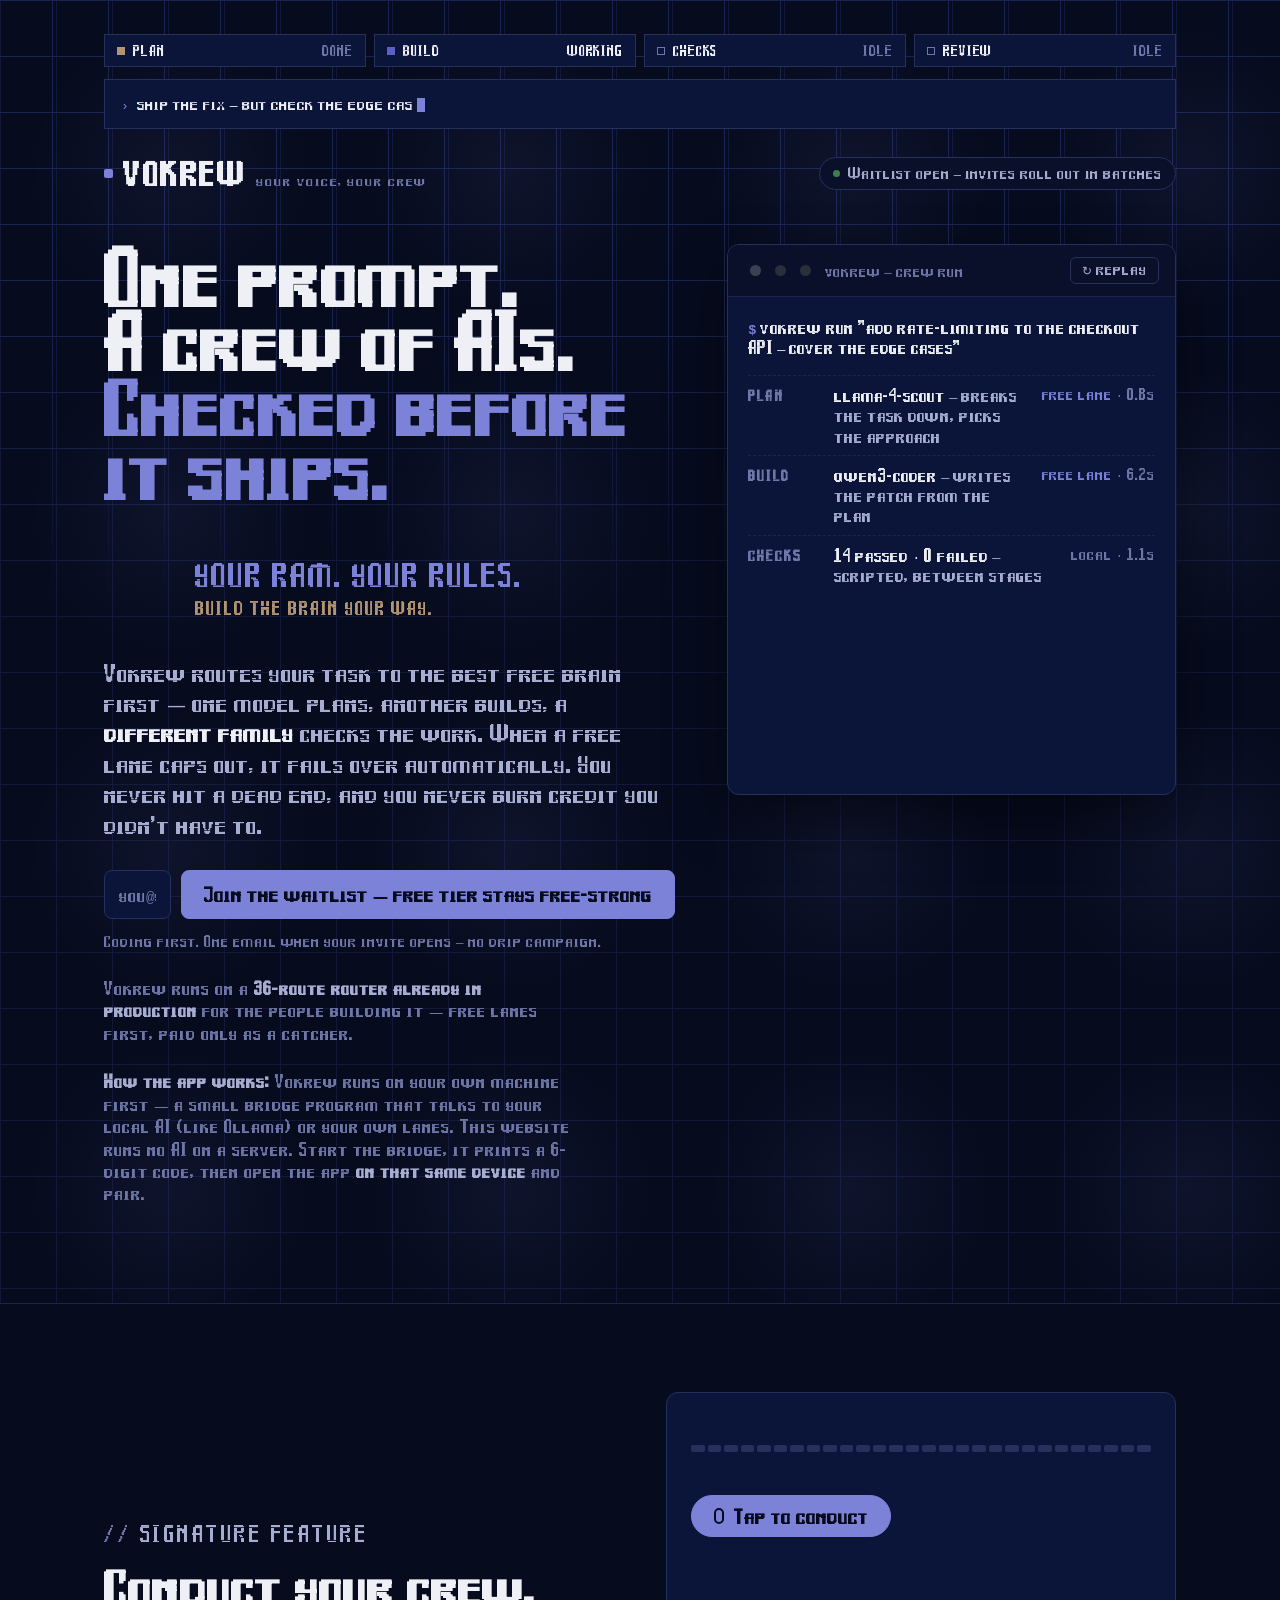
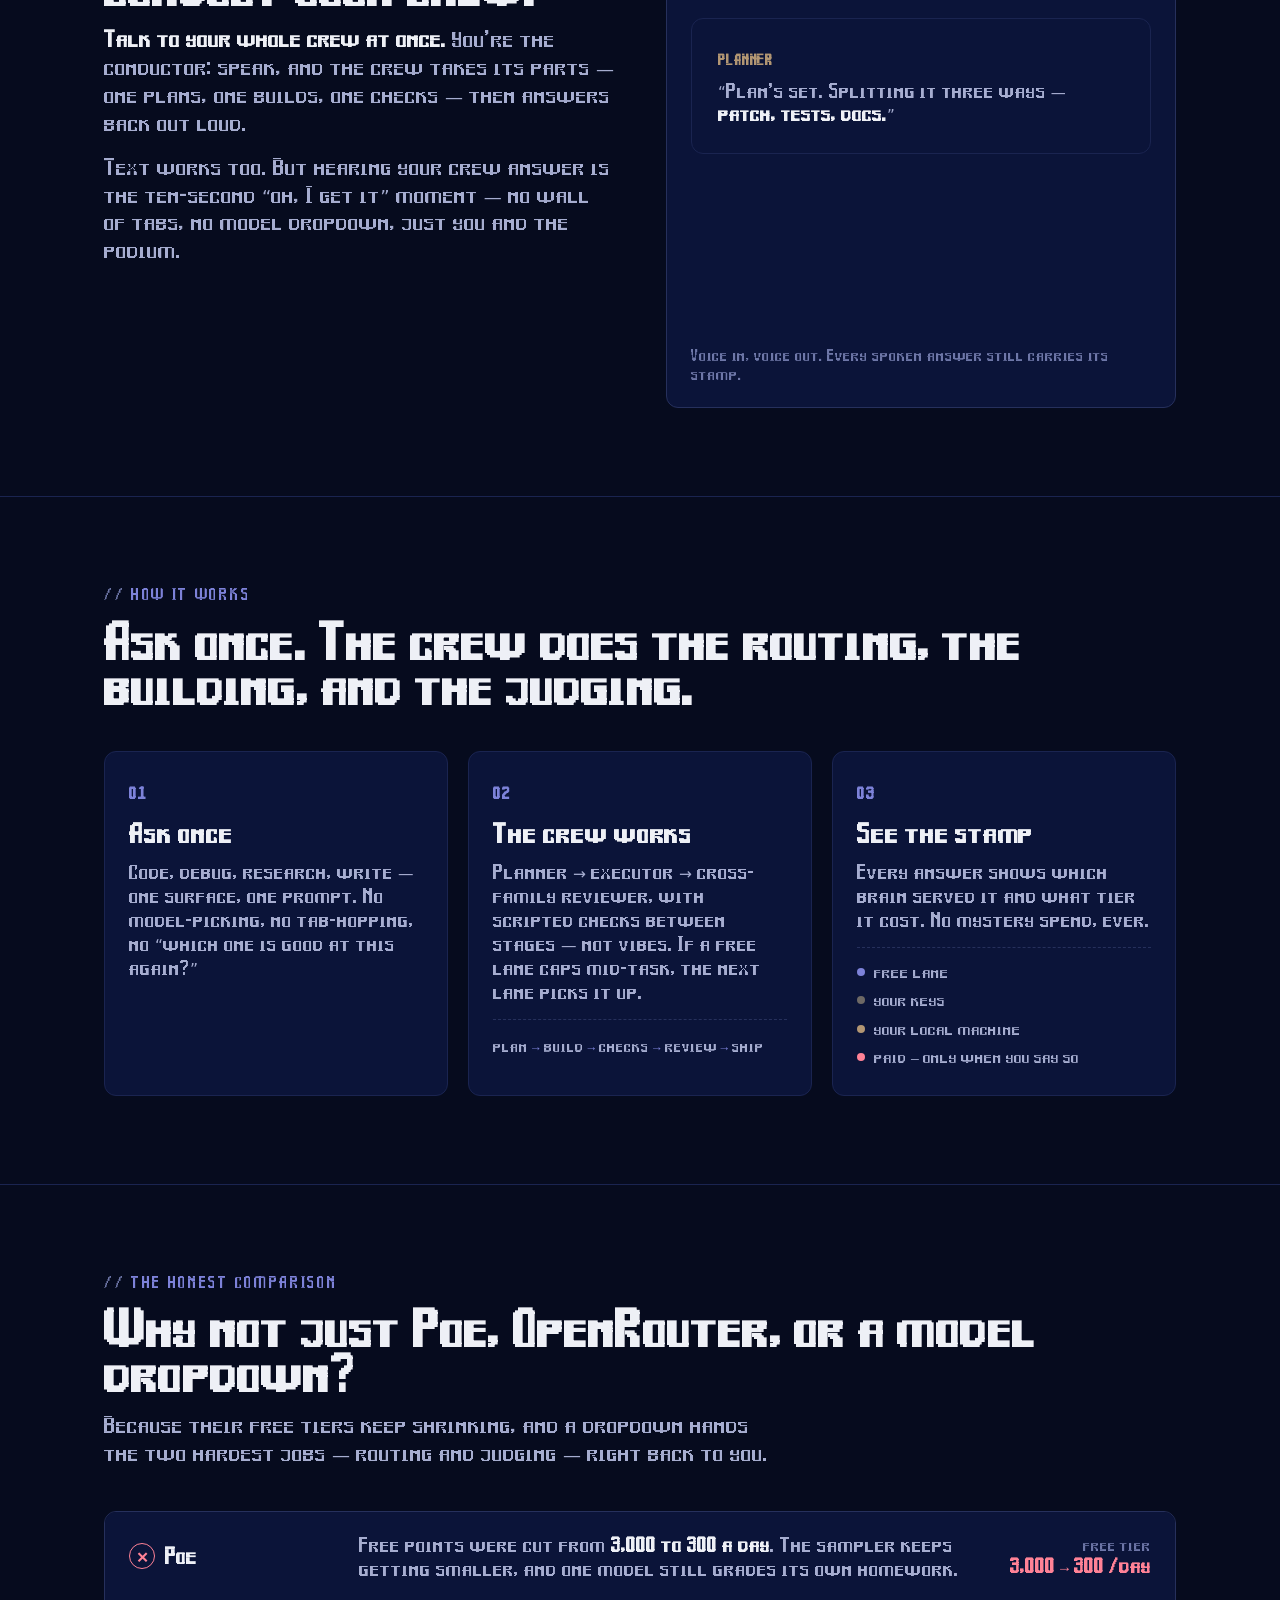
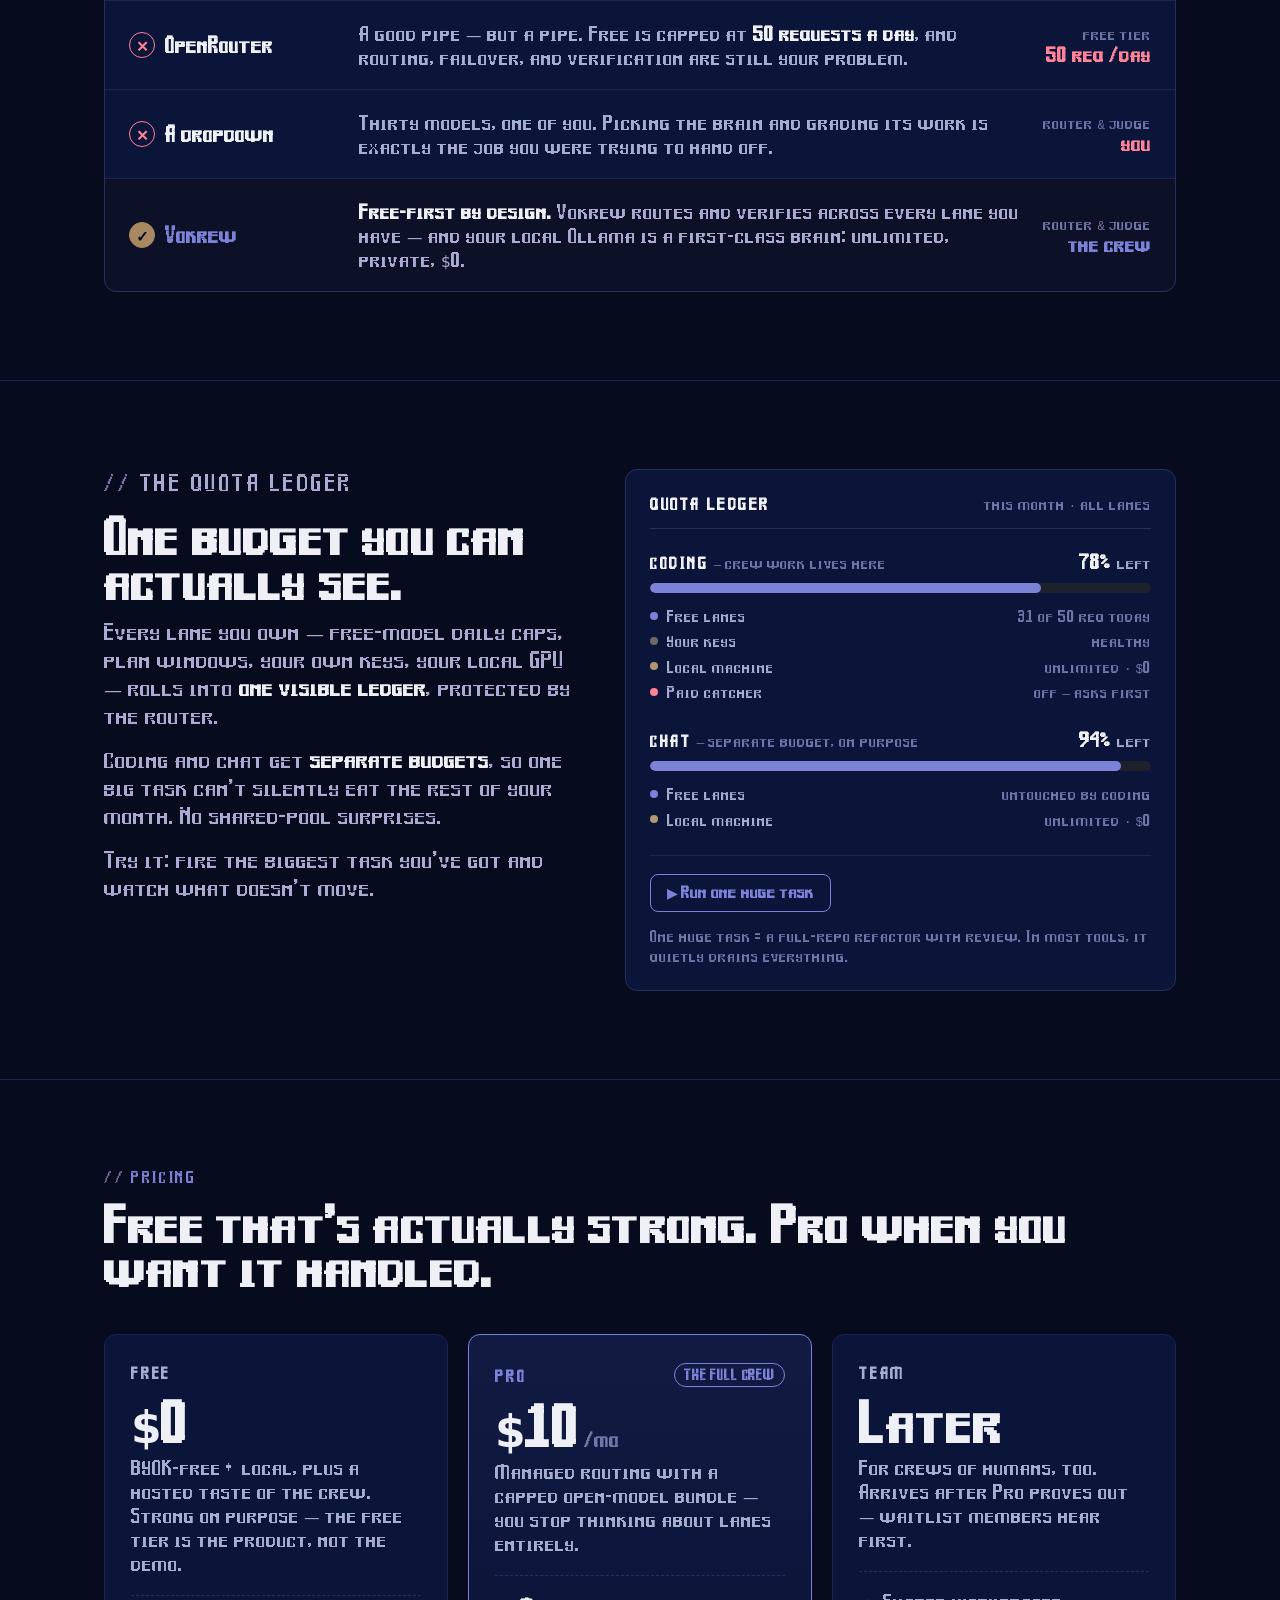
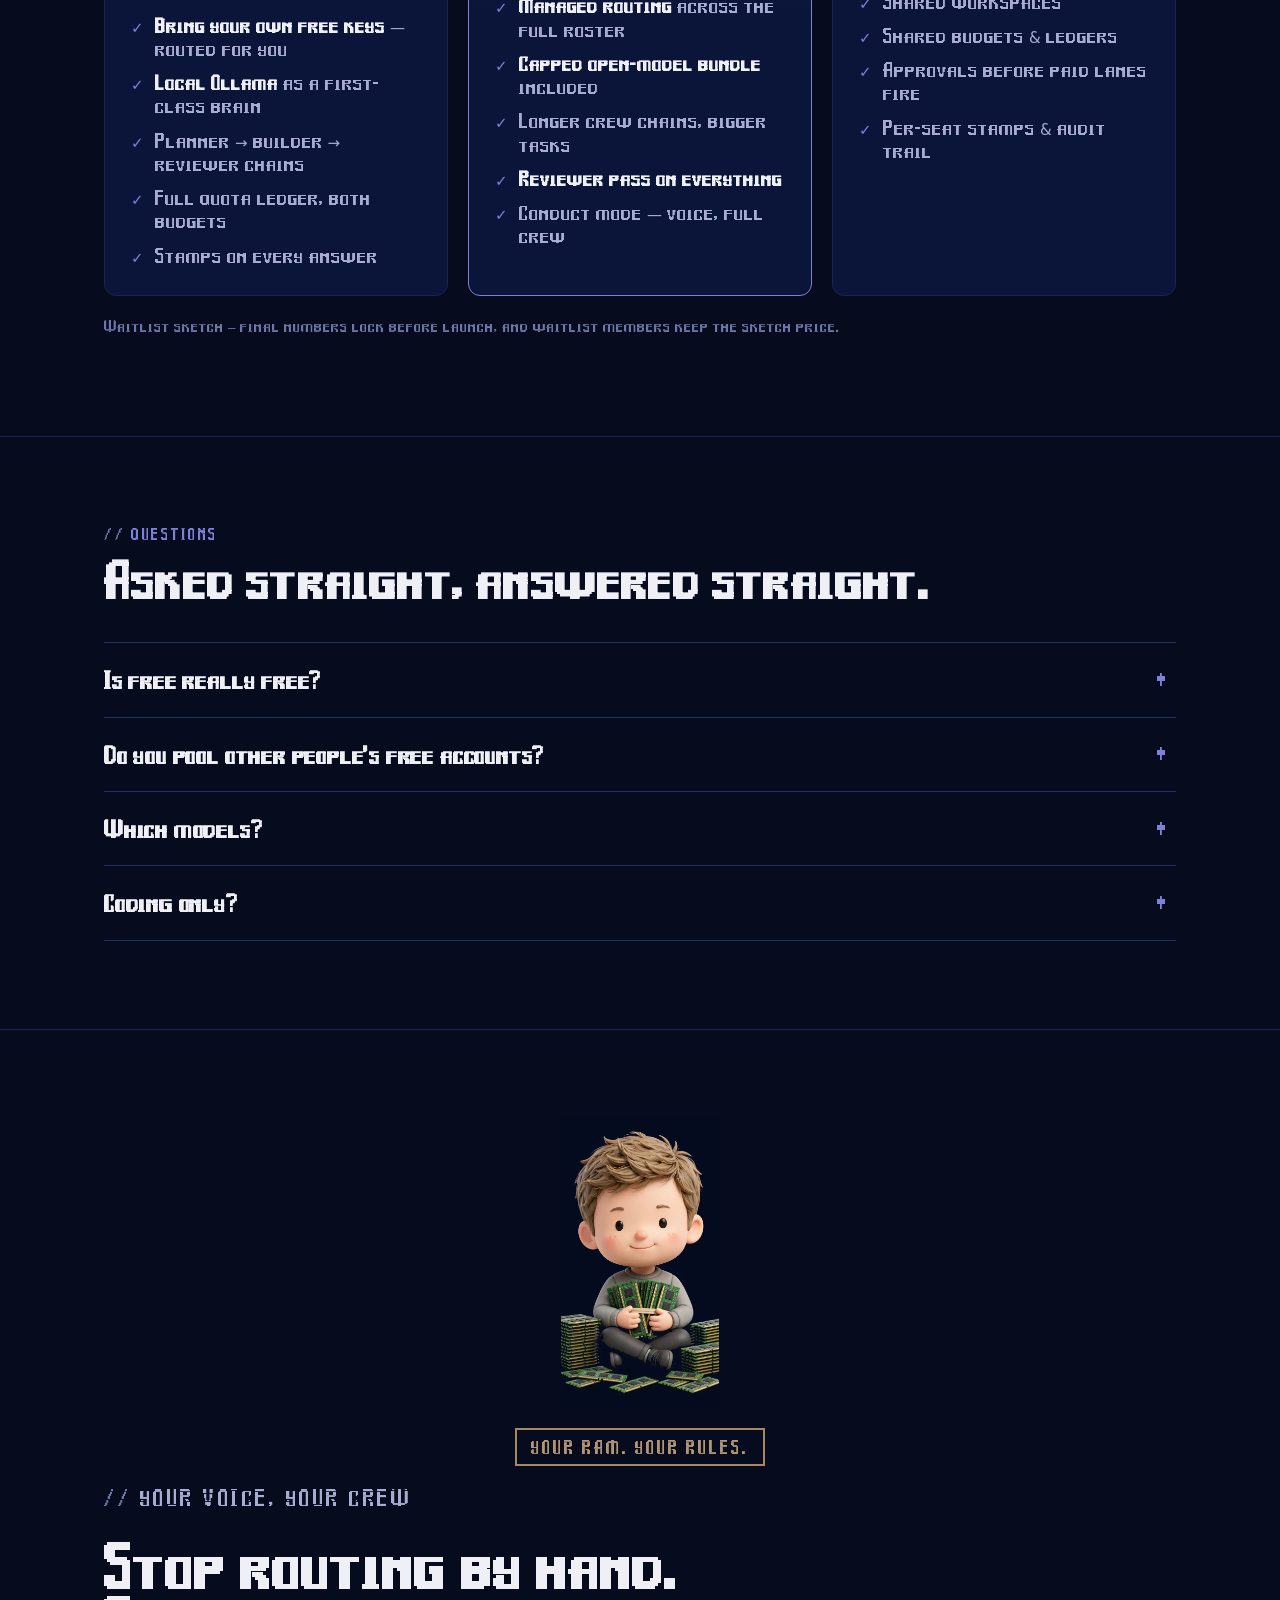
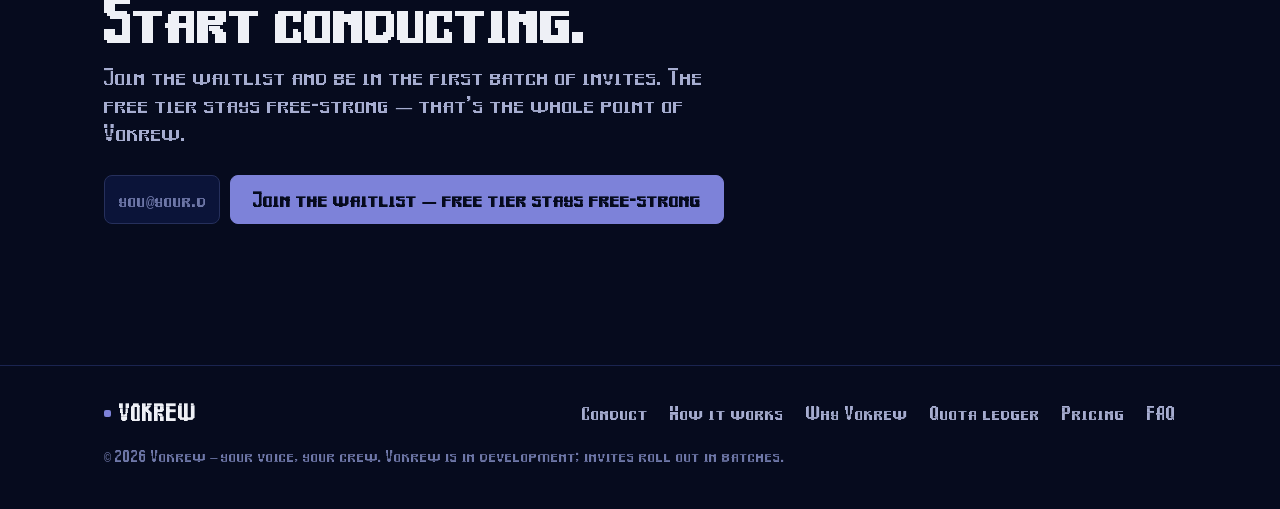
==== index.html @ 7edc1d22 "site: slogan stamp specificity fix — .final p was overriding the stamp's gold color and centering ma" ====
<!doctype html>
<html lang="en">
  <head>
    <meta charset="utf-8" />
    <meta name="viewport" content="width=device-width, initial-scale=1, viewport-fit=cover" />
    <meta name="color-scheme" content="dark" />
    <link rel="canonical" href="https://vokrew.com/">
<meta property="og:type" content="website">
<meta property="og:site_name" content="Vokrew">
<meta property="og:title" content="Vokrew — One prompt. A crew of AIs. Checked before it ships.">
<meta property="og:description" content="Vokrew routes your prompt to a crew of AIs — one plans, another builds, a different family checks. Free-first, with a visible quota ledger.">
<meta property="og:url" content="https://vokrew.com/">
<meta name="twitter:card" content="summary">
<meta name="description" content="Vokrew routes your prompt to a crew of AIs — one plans, another builds, a different family checks. Free-first, with a visible quota ledger." />
    <link rel="icon" type="image/png" href="/favicon.png" />
    <title>Vokrew — One prompt. A crew of AIs. Checked before it ships.</title>
    <link rel="preconnect" href="https://fonts.gstatic.com" crossorigin />
    <style>
      @font-face {
        font-family: "Vokrew Pixel";
        src: url("/fonts/VokrewPixel-1.1.woff2") format("woff2");
        font-weight: 400;
        font-display: swap;
      }
      :root {
        --bg: #060B1E;
        --bg-raise: #0A1029;
        --panel: #0B1439;
        --panel-2: #111C4A;
        --line: #26305C;
        --line-soft: #1A2450;
        --ink: #EEF0F6;
        --mut: #A6ADD0;
        --dim: #6E77A8;
        --lime: #7D82D9;
        --lime-deep: #5B61C4;
        --lime-ink: #060B1E;
        --sky: #93A5FF;
        --amber: #B29673; /* logo gold: sampled RAM-contact #A88860, lightened ~12% for contrast */
        --rose: #ff8296;
        /* Full logo palette (Kevin 2026-11-02 "push it all") - sampled from the locked Altman artwork, files/logos/BRAND.md */
        --gold: #B29673;
        --gold-deep: #A88860;
        --ram: #408048;
        --steel: #6E6965;
        --band: #C08071; /* rubber-band red: sampled #B76F5E, lightened for contrast */
        --mono: "Vokrew Pixel", ui-monospace, monospace;
        --sans: "Vokrew Pixel", system-ui, sans-serif;
      }
      * { box-sizing: border-box; }
      html { scroll-behavior: smooth; }
      body {
        margin: 0;
        background: var(--bg);
        color: var(--ink);
        font-family: var(--sans);
        font-size: 17px;
        line-height: 1.55;
        -webkit-font-smoothing: antialiased;
      }
      ::selection { background: var(--lime); color: var(--lime-ink); }
      a { color: var(--lime); }
      .wrap { max-width: 1120px; margin: 0 auto; padding: 0 24px; }
      .mono { font-family: var(--mono); }

      /* ---------- shared bits ---------- */
      .label {
        font-family: var(--mono);
        font-size: 12px;
        font-weight: 500;
        letter-spacing: 0.14em;
        text-transform: uppercase;
        color: var(--lime);
        margin: 0 0 14px;
      }
      .label::before { content: "// "; color: var(--dim); }
      h2 {
        font-size: clamp(28px, 4.2vw, 40px);
        font-weight: 800;
        letter-spacing: -0.02em;
        line-height: 1.12;
        margin: 0 0 16px;
      }
      .lede { color: var(--mut); font-size: 18px; max-width: 62ch; margin: 0; }
      section { padding: 88px 0; border-top: 1px solid var(--line-soft); }
      .stamp {
        display: inline-flex; align-items: center; gap: 7px;
        font-family: var(--mono); font-size: 11.5px; font-weight: 700;
        letter-spacing: 0.12em; text-transform: uppercase;
        color: var(--gold);
        border: 1.5px solid var(--gold);
        border-radius: 4px;
        padding: 4px 9px;
        transform: rotate(-2deg);
      }
      .tier-dot { width: 8px; height: 8px; border-radius: 50%; flex: none; display: inline-block; }
      .t-free { background: var(--lime); }
      .t-keys { background: var(--steel); }
      .t-local { background: var(--amber); }
      .t-paid { background: var(--rose); }

      /* ---------- hero ---------- */
      .hero { padding: 34px 0 84px; position: relative; }
      .hero::before {
        content: ""; position: absolute; inset: 0; pointer-events: none;
        background:
          linear-gradient(var(--line-soft) 1px, transparent 1px),
          linear-gradient(90deg, var(--line-soft) 1px, transparent 1px);
        background-size: 56px 56px;
        background-position: center top;
        -webkit-mask-image: linear-gradient(to bottom, black 0, black 320px, transparent 620px);
        mask-image: linear-gradient(to bottom, black 0, black 320px, transparent 620px);
      }
      .hero .wrap { position: relative; }
      .brandrow {
        display: flex; align-items: center; justify-content: space-between;
        gap: 16px; padding: 10px 0 54px; flex-wrap: wrap;
      }
      .wordmark {
        font-weight: 900; font-size: 26px; letter-spacing: 0.06em; line-height: 1;
        display: flex; align-items: baseline; gap: 10px;
      }
      .wordmark .dot { width: 9px; height: 9px; background: var(--lime); border-radius: 2px; align-self: center; }
      .wordmark small {
        font-family: var(--mono); font-weight: 500; font-size: 11.5px;
        letter-spacing: 0.08em; color: var(--dim); text-transform: none;
      }
      .status-pill {
        font-family: var(--mono); font-size: 12px; color: var(--mut);
        border: 1px solid var(--line); border-radius: 999px; padding: 6px 13px;
        display: inline-flex; align-items: center; gap: 8px; background: var(--bg-raise);
      }
      .status-pill .pulse { width: 7px; height: 7px; border-radius: 50%; background: var(--ram); animation: pulse 2.2s infinite; }
      @keyframes pulse { 0%,100% { opacity: 1; } 50% { opacity: 0.3; } }
      .hero-grid { display: grid; grid-template-columns: 1.12fr 0.88fr; gap: 52px; align-items: start; }
      h1 {
        font-size: clamp(40px, 5.6vw, 62px);
        font-weight: 900; letter-spacing: -0.025em; line-height: 1.04;
        margin: 0 0 22px;
      }
      h1 .hl { color: var(--lime); }
      .hero-sub { color: var(--mut); font-size: 19px; line-height: 1.6; margin: 0 0 30px; max-width: 54ch; }
      .hero-sub em { color: var(--ink); font-style: normal; font-weight: 600; }

      /* waitlist form */
      .waitlist { max-width: 620px; }
      .wl-row { display: flex; gap: 10px; }
      .wl-row input {
        flex: 1 1 168px; min-width: 0;
        background: var(--panel); border: 1px solid var(--line); border-radius: 8px;
        color: var(--ink); font-family: var(--mono); font-size: 14.5px;
        padding: 14px; outline: none;
      }
      .wl-row input::placeholder { color: var(--dim); }
      .wl-row input:focus { border-color: var(--lime); box-shadow: 0 0 0 3px rgba(125,130,217,0.18); }
      .wl-row input.invalid { border-color: var(--band); box-shadow: 0 0 0 3px rgba(192,128,113,0.15); }
      .btn {
        flex: none; cursor: pointer;
        background: var(--lime); color: var(--lime-ink);
        border: 1px solid var(--lime); border-radius: 8px;
        font-family: var(--sans); font-weight: 800; font-size: 15.5px;
        padding: 14px 22px; line-height: 1.25; text-align: center;
        transition: background 0.15s ease, transform 0.1s ease;
      }
      .btn:hover { background: var(--lime-deep); border-color: var(--lime-deep); }
      .btn:active { transform: translateY(1px); }
      .wl-note { font-family: var(--mono); font-size: 12.5px; color: var(--dim); margin: 12px 0 0; min-height: 1.4em; }
      .wl-note.err { color: var(--band); }
      .wl-done {
        display: none; align-items: flex-start; gap: 14px;
        background: rgba(125,130,217,0.07); border: 1px solid rgba(125,130,217,0.45);
        border-radius: 10px; padding: 18px 20px; max-width: 560px;
      }
      .wl-done.show { display: flex; }
      .wl-done .tick {
        flex: none; width: 30px; height: 30px; border-radius: 50%;
        background: var(--lime); color: var(--lime-ink);
        display: flex; align-items: center; justify-content: center;
        font-weight: 900; font-size: 16px; margin-top: 1px;
      }
      .wl-done p { margin: 0; font-size: 15.5px; }
      .wl-done p strong { display: block; font-size: 17px; margin-bottom: 2px; }
      .wl-done .again {
        background: none; border: none; padding: 0; cursor: pointer;
        color: var(--lime); font-family: var(--mono); font-size: 12.5px;
        text-decoration: underline; margin-top: 8px; display: inline-block;
      }
      .proof { margin-top: 26px; font-size: 14.5px; color: var(--dim); max-width: 52ch; }
      .proof b { color: var(--mut); font-weight: 600; }

      /* run panel (terminal) */
      .runpanel {
        background: var(--panel); border: 1px solid var(--line); border-radius: 12px;
        overflow: hidden; box-shadow: 0 24px 60px rgba(0,0,0,0.45);
      }
      .runpanel-head {
        display: flex; align-items: center; gap: 8px;
        padding: 12px 16px; border-bottom: 1px solid var(--line-soft);
        background: var(--bg-raise);
      }
      .runpanel-head .d { width: 11px; height: 11px; border-radius: 50%; background: #2a2f3a; }
      .runpanel-head .d:first-child { background: #3a4152; }
      .runpanel-head span { font-family: var(--mono); font-size: 12.5px; color: var(--dim); margin-left: 6px; }
      .runpanel-head button {
        margin-left: auto; cursor: pointer;
        background: none; border: 1px solid var(--line); border-radius: 6px;
        color: var(--mut); font-family: var(--mono); font-size: 12px; padding: 5px 11px;
      }
      .runpanel-head button:hover { color: var(--lime); border-color: var(--lime); }
      .runbody { padding: 20px 20px 22px; font-family: var(--mono); font-size: 13.5px; line-height: 1.5; }
      .run-cmd { color: var(--ink); margin-bottom: 18px; word-break: break-word; }
      .run-cmd .prompt-char { color: var(--lime); font-weight: 700; }
      .run-step {
        display: grid; grid-template-columns: 74px 1fr auto; gap: 12px;
        padding: 9px 0; border-top: 1px dashed var(--line-soft);
        opacity: 0; transform: translateY(4px);
        transition: opacity 0.35s ease, transform 0.35s ease;
      }
      .run-step.on { opacity: 1; transform: none; }
      .run-step .stage { color: var(--dim); font-weight: 700; font-size: 11.5px; letter-spacing: 0.1em; padding-top: 2px; }
      .run-step .what { color: var(--mut); }
      .run-step .what b { color: var(--ink); font-weight: 500; }
      .run-step .cost { color: var(--dim); font-size: 12px; text-align: right; white-space: nowrap; }
      .run-step .cost .free { color: var(--lime); }
      .run-verdict {
        margin-top: 18px; display: flex; align-items: center; gap: 14px; flex-wrap: wrap;
        opacity: 0; transition: opacity 0.4s ease;
      }
      .run-verdict.on { opacity: 1; }
      .run-verdict p { margin: 0; font-size: 13px; color: var(--mut); }
      .run-verdict p b { color: var(--ink); font-weight: 500; }

      /* ---------- conduct ---------- */
      .conduct-grid { display: grid; grid-template-columns: 1fr 1fr; gap: 52px; align-items: center; }
      .conduct-copy p { color: var(--mut); font-size: 18px; margin: 0 0 16px; max-width: 52ch; }
      .conduct-copy p b { color: var(--ink); font-weight: 600; }
      .stage-panel { background: var(--panel); border: 1px solid var(--line); border-radius: 12px; padding: 24px; }
      .wave { display: flex; align-items: center; gap: 3px; height: 54px; margin: 4px 0 20px; }
      .wave i {
        flex: 1; background: var(--line); border-radius: 2px; height: 14%;
        transition: height 0.18s ease, background 0.18s ease;
      }
      .wave.live i { background: var(--lime); }
      .conduct-btn {
        display: inline-flex; align-items: center; gap: 10px;
        background: var(--lime); color: var(--lime-ink); border: 1px solid var(--lime);
        border-radius: 999px; padding: 12px 22px; cursor: pointer;
        font-family: var(--sans); font-weight: 800; font-size: 15px;
      }
      .conduct-btn:hover { background: var(--lime-deep); border-color: var(--lime-deep); }
      .conduct-btn .mic { width: 10px; height: 16px; border: 2px solid var(--lime-ink); border-radius: 6px; position: relative; }
      .conduct-btn:disabled { opacity: 0.55; cursor: default; }
      .transcript { margin-top: 22px; display: flex; flex-direction: column; gap: 12px; min-height: 196px; }
      .tline { display: flex; gap: 11px; font-size: 15px; opacity: 0; transform: translateY(5px); transition: opacity 0.3s ease, transform 0.3s ease; }
      .tline.on { opacity: 1; transform: none; }
      .tline .who {
        flex: none; font-family: var(--mono); font-size: 11px; font-weight: 700;
        letter-spacing: 0.08em; text-transform: uppercase; padding-top: 4px; width: 74px;
      }
      .tline p { margin: 0; color: var(--mut); }
      .tline p b { color: var(--ink); font-weight: 600; }
      .tline.you .who { color: var(--sky); }
      .tline.plan .who { color: var(--amber); }
      .tline.build .who { color: var(--lime); }
      .tline.review .who { color: var(--rose); }
      .tline.crew .who { color: var(--ink); }
      .tline.crew p { color: var(--ink); }
      .conduct-hint { font-family: var(--mono); font-size: 12px; color: var(--dim); margin: 16px 0 0; }

      /* ---------- how it works ---------- */
      .steps { display: grid; grid-template-columns: repeat(3, 1fr); gap: 20px; margin-top: 44px; }
      .step {
        background: var(--panel); border: 1px solid var(--line-soft); border-radius: 12px;
        padding: 26px 24px 28px;
      }
      .step .num { font-family: var(--mono); font-size: 13px; color: var(--lime); font-weight: 700; letter-spacing: 0.1em; }
      .step h3 { font-size: 21px; font-weight: 800; letter-spacing: -0.01em; margin: 12px 0 10px; }
      .step p { color: var(--mut); margin: 0; font-size: 15.5px; }
      .flowline {
        font-family: var(--mono); font-size: 12.5px; color: var(--dim);
        margin-top: 16px; padding-top: 14px; border-top: 1px dashed var(--line);
        line-height: 1.9;
      }
      .flowline b { color: var(--mut); font-weight: 500; }
      .flowline .arr { color: var(--lime); }
      .tier-list { margin-top: 16px; padding-top: 14px; border-top: 1px dashed var(--line); display: flex; flex-direction: column; gap: 8px; }
      .tier-list span { display: flex; align-items: center; gap: 9px; font-family: var(--mono); font-size: 13px; color: var(--mut); }

      /* ---------- why not ---------- */
      .versus { margin-top: 44px; border: 1px solid var(--line); border-radius: 12px; overflow: hidden; }
      .vrow { display: grid; grid-template-columns: 210px 1fr auto; gap: 20px; align-items: center; padding: 20px 24px; background: var(--panel); }
      .vrow + .vrow { border-top: 1px solid var(--line-soft); }
      .vrow .who { font-weight: 800; font-size: 17px; display: flex; align-items: center; gap: 10px; }
      .vrow p { margin: 0; color: var(--mut); font-size: 15.5px; }
      .vrow p b { color: var(--ink); font-weight: 600; }
      .vmark { font-family: var(--mono); font-weight: 700; font-size: 15px; width: 26px; height: 26px; border-radius: 50%; display: flex; align-items: center; justify-content: center; flex: none; }
      .vmark.no { color: var(--rose); border: 1.5px solid var(--rose); }
      .vmark.yes { color: var(--lime-ink); background: var(--gold-deep); border: 1.5px solid var(--gold-deep); }
      .vrow.vokrew { background: rgba(125,130,217,0.05); }
      .vrow.vokrew .who { color: var(--lime); }
      .vstat { font-family: var(--mono); font-size: 12.5px; color: var(--dim); white-space: nowrap; text-align: right; }
      .vstat b { color: var(--rose); font-weight: 700; display: block; font-size: 15px; }
      .vrow.vokrew .vstat b { color: var(--lime); }

      /* ---------- ledger ---------- */
      .ledger-grid { display: grid; grid-template-columns: 0.92fr 1.08fr; gap: 52px; align-items: start; }
      .ledger-copy p { color: var(--mut); font-size: 18px; margin: 0 0 16px; max-width: 50ch; }
      .ledger-copy p b { color: var(--ink); font-weight: 600; }
      .ledger {
        background: var(--panel); border: 1px solid var(--line); border-radius: 12px;
        padding: 24px; font-family: var(--mono);
      }
      .ledger-head { display: flex; justify-content: space-between; align-items: baseline; border-bottom: 1px solid var(--line); padding-bottom: 14px; margin-bottom: 20px; }
      .ledger-head b { font-size: 13px; letter-spacing: 0.12em; }
      .ledger-head span { font-size: 12px; color: var(--dim); }
      .budget { margin-bottom: 26px; }
      .budget:last-of-type { margin-bottom: 8px; }
      .budget-top { display: flex; justify-content: space-between; align-items: baseline; margin-bottom: 9px; }
      .budget-top .name { font-size: 12.5px; font-weight: 700; letter-spacing: 0.12em; }
      .budget-top .name em { font-style: normal; color: var(--dim); font-weight: 400; letter-spacing: 0; text-transform: none; }
      .budget-top .pct { font-size: 13px; color: var(--mut); }
      .budget-top .pct b { color: var(--ink); font-size: 16px; }
      .bar { height: 10px; background: #1c212c; border-radius: 5px; overflow: hidden; }
      .bar i { display: block; height: 100%; background: var(--lime); border-radius: 5px; transition: width 0.9s cubic-bezier(0.22, 1, 0.36, 1); }
      .bar.warn i { background: var(--amber); }
      .lanes { margin-top: 13px; display: flex; flex-direction: column; gap: 6px; }
      .lanes span { display: flex; align-items: center; gap: 9px; font-size: 12.5px; color: var(--mut); }
      .lanes span .amt { margin-left: auto; color: var(--dim); }
      .ledger-actions { display: flex; align-items: center; gap: 14px; flex-wrap: wrap; margin-top: 20px; border-top: 1px solid var(--line-soft); padding-top: 18px; }
      .sim-btn {
        cursor: pointer; background: none; border: 1px solid var(--lime); color: var(--lime);
        border-radius: 8px; font-family: var(--mono); font-size: 13px; font-weight: 700;
        padding: 10px 16px;
      }
      .sim-btn:hover { background: rgba(125,130,217,0.1); }
      .sim-btn:disabled { opacity: 0.45; cursor: default; }
      .reset-btn { background: none; border: none; cursor: pointer; color: var(--dim); font-family: var(--mono); font-size: 12.5px; text-decoration: underline; padding: 0; }
      .sim-note { font-family: var(--mono); font-size: 12.5px; color: var(--dim); margin: 14px 0 0; min-height: 1.5em; line-height: 1.6; }
      .sim-note b { color: var(--amber); font-weight: 700; }

      /* ---------- pricing ---------- */
      .plans { display: grid; grid-template-columns: repeat(3, 1fr); gap: 20px; margin-top: 44px; align-items: stretch; }
      .plan { background: var(--panel); border: 1px solid var(--line-soft); border-radius: 12px; padding: 28px 26px; display: flex; flex-direction: column; }
      .plan.pro { border-color: var(--lime); background: linear-gradient(180deg, rgba(125,130,217,0.06), rgba(125,130,217,0) 55%), var(--panel); }
      .plan .pname { font-family: var(--mono); font-size: 12.5px; font-weight: 700; letter-spacing: 0.14em; text-transform: uppercase; color: var(--mut); display: flex; justify-content: space-between; align-items: center; }
      .plan.pro .pname { color: var(--lime); }
      .plan .ptag { font-family: var(--mono); font-size: 10.5px; letter-spacing: 0.08em; border: 1px solid var(--lime); color: var(--lime); border-radius: 999px; padding: 3px 9px; text-transform: uppercase; }
      .plan .price { font-size: 44px; font-weight: 900; letter-spacing: -0.02em; margin: 16px 0 4px; line-height: 1; }
      .plan .price small { font-size: 15px; font-weight: 600; color: var(--dim); letter-spacing: 0; }
      .plan .pdesc { color: var(--mut); font-size: 15.5px; margin: 8px 0 20px; }
      .plan ul { list-style: none; margin: 0; padding: 18px 0 0; border-top: 1px dashed var(--line); display: flex; flex-direction: column; gap: 11px; }
      .plan li { color: var(--mut); font-size: 15px; padding-left: 24px; position: relative; }
      .plan li::before { content: "✓"; position: absolute; left: 0; color: var(--lime); font-weight: 700; }
      .plan li b { color: var(--ink); font-weight: 600; }
      .sketch-note { font-family: var(--mono); font-size: 12.5px; color: var(--dim); margin-top: 20px; }

      /* ---------- faq ---------- */
      .faq-list { margin-top: 40px; border-top: 1px solid var(--line); }
      details.faq { border-bottom: 1px solid var(--line); }
      details.faq summary {
        cursor: pointer; list-style: none; padding: 22px 34px 22px 0; position: relative;
        font-size: 19px; font-weight: 700; letter-spacing: -0.01em;
      }
      details.faq summary::-webkit-details-marker { display: none; }
      details.faq summary::after {
        content: "+"; position: absolute; right: 2px; top: 50%; transform: translateY(-50%);
        font-family: var(--mono); font-weight: 400; font-size: 24px; color: var(--lime);
      }
      details.faq[open ] summary::after { content: "–"; }
      details.faq .a { padding: 0 40px 24px 0; color: var(--mut); font-size: 16.5px; max-width: 68ch; }
      details.faq .a b { color: var(--ink); font-weight: 600; }
      details.faq .a .never { color: var(--lime); font-weight: 800; }

      /* ---------- final cta / footer ---------- */
      .final { text-align: left; }
      .final h2 { font-size: clamp(32px, 4.6vw, 48px); max-width: 20ch; }
      .final p { color: var(--mut); font-size: 18px; margin: 0 0 28px; max-width: 56ch; }
      footer { border-top: 1px solid var(--line-soft); padding: 34px 0 44px; }
      .foot { display: flex; justify-content: space-between; gap: 20px; flex-wrap: wrap; align-items: center; }
      .foot .wm { font-weight: 900; letter-spacing: 0.06em; font-size: 17px; display: flex; align-items: center; gap: 8px; }
      .foot .wm i { width: 7px; height: 7px; background: var(--lime); border-radius: 2px; display: inline-block; }
      .foot nav { display: flex; gap: 22px; flex-wrap: wrap; }
      .foot nav a { color: var(--mut); text-decoration: none; font-size: 14.5px; }
      .foot nav a:hover { color: var(--lime); }
      .foot small { color: var(--dim); font-family: var(--mono); font-size: 12px; width: 100%; }

      .sr-only { position: absolute; width: 1px; height: 1px; overflow: hidden; clip: rect(0 0 0 0); white-space: nowrap; }

      /* ---------- responsive ---------- */
      @media (max-width: 920px) {
        .hero-grid, .conduct-grid, .ledger-grid { grid-template-columns: 1fr; gap: 40px; }
        .steps, .plans { grid-template-columns: 1fr; }
        section { padding: 64px 0; }
        .vrow { grid-template-columns: 1fr auto; }
        .vrow p { grid-column: 1 / -1; order: 3; }
        .vstat { text-align: right; }
        .transcript { min-height: 0; }
      }
      @media (max-width: 560px) {
        .wl-row { flex-direction: column; }
        .wl-row input { flex: none; width: 100%; }
        .wl-row .btn { width: 100%; }
        .run-step { grid-template-columns: 62px 1fr; }
        .run-step .cost { grid-column: 2; text-align: left; }
        .brandrow { padding-bottom: 38px; }
        .wordmark small { display: none; }
        body { font-size: 16px; }
      }
      @media (prefers-reduced-motion: reduce) {
        html { scroll-behavior: auto; }
        .status-pill .pulse { animation: none; }
        .run-step, .tline { transition: none; }
        .bar i { transition: none; }
      }

      /* ---------- life layer v2 — four designs, Spark-authored, reviewed; retinted to the locked logo palette 2026-11-02 (gold stamp/done, periwinkle signal + prompt, steel/RAM blues on tiles) ---------- */
      .vk-crew{display:grid;grid-template-columns:repeat(4,1fr);gap:8px;margin:0 0 12px}
      .vk-tile{border:1px solid var(--line);background:var(--panel);padding:10px 12px;font-family:var(--mono);font-size:11px;text-transform:uppercase;letter-spacing:.08em;display:flex;align-items:center;gap:8px;border-radius:0;line-height:1}
      .vk-light{width:8px;height:8px;flex:none;background:transparent;border:1px solid var(--dim);border-radius:0}
      .vk-label{color:var(--ink)}
      .vk-state{margin-left:auto;color:var(--dim)}
      .vk-tile.is-work .vk-light{background:var(--c);border-color:var(--c)}
      .vk-tile.is-work .vk-state{color:var(--ink)}
      .vk-tile.is-done .vk-light{background:var(--amber);border-color:var(--amber)}
      .vk-cmd{background:var(--panel);border:1px solid var(--line);padding:14px 16px;border-radius:0;font-family:var(--mono);font-size:13px;color:var(--ink);margin:0 0 18px}
      .vk-prompt{color:var(--lime);margin-right:8px}
      .vk-caret{display:inline-block;width:8px;height:14px;background:var(--lime);vertical-align:-2px;margin-left:4px}
      .vk-stamp{display:inline-block;margin-top:10px;border:1.5px solid var(--amber);color:var(--amber);font-family:var(--mono);font-size:11px;letter-spacing:.1em;text-transform:uppercase;padding:6px 10px;border-radius:0}
      .vk-rv{opacity:0;transform:translateY(16px)}
      .vk-rv.vk-in{opacity:1;transform:none;transition:opacity .38s steps(6),transform .38s cubic-bezier(.2,.9,.25,1)}
      .vk-signal{position:absolute;inset:0;pointer-events:none;z-index:0;opacity:.55;background-image:radial-gradient(circle at center,rgba(125,130,217,.14),transparent 60%),linear-gradient(var(--line-soft) 1px,transparent 1px),linear-gradient(90deg,var(--line-soft) 1px,transparent 1px);background-size:340px 340px,56px 56px,56px 56px;background-position:0 0,0 0,0 0;background-repeat:repeat;animation:vk-sig 11s linear infinite}
      @keyframes vk-sig{from{background-position:0 0,0 0,0 0}to{background-position:340px 0,0 0,0 0}}
      .hero .wrap{position:relative;z-index:1}
      .hero-altman{display:block;height:130px;width:auto;margin:10px 0 4px}
      .final-altman{display:block;height:290px;width:auto;margin:0 auto 20px}
      /* ---------- Altman idle life + hero wave — stepped sprite in the life layer's mechanical timing. All animation lives ONLY under (prefers-reduced-motion: no-preference); reduced-motion keeps today's static images exactly. ---------- */
      .altman-wrap{position:relative;display:block}
      .hero-altman-wrap{width:fit-content;margin:10px 0 4px}
      .hero-altman-wrap .hero-altman{margin:0}
      .final-altman-wrap{width:fit-content;margin:0 auto 20px}
      .final-altman-wrap .final-altman{margin:0}
      .altman-wrap .wf{position:absolute;inset:0;width:100%;height:100%;opacity:0;pointer-events:none}
      .altman-glint{position:absolute;inset:0;pointer-events:none;display:none;background:linear-gradient(105deg,transparent 38%,rgba(190,160,110,.45) 50%,transparent 62%);background-size:280% 100%;background-position:130% 0;mix-blend-mode:screen}
      .glint-hero{-webkit-mask-image:url(/img/altman-wave-a.webp);mask-image:url(/img/altman-wave-a.webp);-webkit-mask-size:100% 100%;mask-size:100% 100%}
      .glint-final{-webkit-mask-image:url(/img/altman-sitting-mask.png);mask-image:url(/img/altman-sitting-mask.png);-webkit-mask-size:100% 100%;mask-size:100% 100%}
      @keyframes vkWa{0%,62.4%{opacity:1}62.5%,73.6%{opacity:0}73.75%,100%{opacity:1}}
      @keyframes vkWb{0%,62.4%{opacity:0}62.5%,66.1%{opacity:1}66.25%,69.9%{opacity:0}70%,73.6%{opacity:1}73.75%,100%{opacity:0}}
      @keyframes vkWc{0%,66.1%{opacity:0}66.25%,69.9%{opacity:1}70%,100%{opacity:0}}
      @keyframes vkBob{0%,100%{transform:translateY(0)}50%{transform:translateY(-3px)}}
      @keyframes vkGlint{0%{background-position:130% 0}14%{background-position:-30% 0}100%{background-position:-30% 0}}
      /* ---------- Slogan lockup — Altman's line beside the hero Altman, short stamp at the finale. Static text; no animation touches it. ---------- */
      .hero-altman-row{display:flex;align-items:center;gap:20px;margin:10px 0 4px}
      .hero-altman-row .hero-altman-wrap{margin:0;flex:none}
      .hero-slogan{margin:0;line-height:1.3}
      .hero-slogan .hs-strong{display:block;font-size:25px;letter-spacing:.04em;color:var(--lime)}
      .hero-slogan .hs-sub{display:block;font-size:14.5px;letter-spacing:.06em;color:var(--gold);margin-top:7px}
      .final p.altman-stamp{display:table;margin:2px auto 18px;padding:7px 14px 5px;border:2px solid var(--gold-deep);color:var(--gold);font-size:14px;letter-spacing:.14em;max-width:none}
      @media(max-width:700px){.hero-altman-row{gap:14px}.hero-slogan .hs-strong{font-size:19px}.hero-slogan .hs-sub{font-size:12px}}
      @media (prefers-reduced-motion: no-preference){
        .hero-altman-wrap .hero-altman{opacity:0}
        .wf-a{animation:vkWa 5.75s linear infinite}
        .wf-b{animation:vkWb 5.75s linear infinite}
        .wf-c{animation:vkWc 5.75s linear infinite}
        .altman-wrap{animation:vkBob 2.3s steps(2,end) infinite}
        .altman-glint{display:block;animation:vkGlint 5s steps(10,end) infinite}
        .glint-final{animation-duration:6.5s;animation-delay:1s}
      }
      @media(max-width:700px){.vk-crew{grid-template-columns:repeat(2,1fr)}}
      @media(prefers-reduced-motion:reduce){.vk-rv{opacity:1!important;transform:none!important;transition:none!important}.vk-signal{animation:none!important}.vk-caret{display:none}}
    </style>
  </head>
  <body>

    <!-- ================= HERO ================= -->
    <header class="hero">
      <div class="wrap">
        <div class="brandrow">
          <div class="wordmark"><span class="dot"></span>VOKREW <small>your voice, your crew</small></div>
          <div class="status-pill"><span class="pulse"></span> Waitlist open — invites roll out in batches</div>
        </div>

        <div class="hero-grid">
          <div>
            <h1>One prompt.<br />A crew of AIs.<br /><span class="hl">Checked before it ships.</span></h1>
            <div class="hero-altman-row">
              <span class="altman-wrap hero-altman-wrap">
                <img class="hero-altman" src="/img/altman-ram-hero.webp" alt="Altman, the Vokrew mascot, hugging a rubber-banded bundle of RAM sticks" width="71" height="130" />
                <img class="wf wf-a" src="/img/altman-wave-a.webp" alt="" aria-hidden="true" width="71" height="130" />
                <img class="wf wf-b" src="/img/altman-wave-b.webp" alt="" aria-hidden="true" width="71" height="130" />
                <img class="wf wf-c" src="/img/altman-wave-c.webp" alt="" aria-hidden="true" width="71" height="130" />
                <span class="altman-glint glint-hero" aria-hidden="true"></span>
              </span>
              <p class="hero-slogan"><span class="hs-strong">YOUR RAM. YOUR RULES.</span><span class="hs-sub">BUILD THE BRAIN YOUR WAY.</span></p>
            </div>
            <p class="hero-sub">
              Vokrew routes your task to the best free brain first — one model plans, another builds,
              a <em>different family</em> checks the work. When a free lane caps out, it fails over
              automatically. You never hit a dead end, and you never burn credit you didn't have to.
            </p>

            <form class="waitlist" data-waitlist novalidate action="/api/waitlist" method="post">
              <div class="wl-row">
                <label class="sr-only" for="email-hero">Email address</label>
                <input id="email-hero" type="email" name="email" placeholder="you@your.dev" autocomplete="email" />
                <button class="btn" type="submit">Join the waitlist — free tier stays free-strong</button>
              </div>
              <p class="wl-note" data-wl-note aria-live="polite">Coding first. One email when your invite opens — no drip campaign.</p>
            </form>
            <div class="wl-done" data-wl-done role="status">
              <span class="tick">✓</span>
              <div>
                <p><strong>You're on the list.</strong>
                We'll write to <span class="mono" data-wl-email></span> when your invite opens. Free tier stays free-strong — that's the deal.</p>
                <button class="again" type="button" data-wl-again>Use a different email</button>
              </div>
            </div>

            <p class="proof">Vokrew runs on a <b>36-route router already in production</b> for the people building it — free lanes first, paid only as a catcher.</p>
            <p class="proof"><b>How the app works:</b> Vokrew runs on your own machine first — a small bridge program that talks to your local AI (like Ollama) or your own lanes. This website runs no AI on a server. Start the bridge, it prints a 6-digit code, then open the app <b>on that same device</b> and pair.</p>
          </div>

          <div class="runpanel" aria-label="Example of a Vokrew crew run">
            <div class="runpanel-head">
              <span class="d"></span><span class="d"></span><span class="d"></span>
              <span>vokrew — crew run</span>
              <button type="button" id="replay-run">↻ replay</button>
            </div>
            <div class="runbody">
              <div class="run-cmd"><span class="prompt-char">$</span> vokrew run "add rate-limiting to the checkout API — cover the edge cases"</div>
              <div class="run-step" data-step>
                <span class="stage">PLAN</span>
                <span class="what"><b>llama-4-scout</b> — breaks the task down, picks the approach</span>
                <span class="cost"><span class="free">free lane</span> · 0.8s</span>
              </div>
              <div class="run-step" data-step>
                <span class="stage">BUILD</span>
                <span class="what"><b>qwen3-coder</b> — writes the patch from the plan</span>
                <span class="cost"><span class="free">free lane</span> · 6.2s</span>
              </div>
              <div class="run-step" data-step>
                <span class="stage">CHECKS</span>
                <span class="what"><b>14 passed · 0 failed</b> — scripted, between stages</span>
                <span class="cost">local · 1.1s</span>
              </div>
              <div class="run-step" data-step>
                <span class="stage">REVIEW</span>
                <span class="what"><b>deepseek-v3</b> — a different family reads it cold</span>
                <span class="cost"><span class="free">free lane</span> · 2.1s</span>
              </div>
              <div class="run-verdict" data-step>
                <span class="stamp">✓ Checked</span>
                <p>Approved by a brain that didn't write it.<br /><b>Stamp:</b> 3 brains · tier: free · cost $0.00</p>
              </div>
            </div>
          </div>
        </div>
      </div>
    </header>

    <!-- ================= CONDUCT ================= -->
    <section id="conduct">
      <div class="wrap">
        <div class="conduct-grid">
          <div class="conduct-copy">
            <p class="label">Signature feature</p>
            <h2>Conduct your crew.</h2>
            <p><b>Talk to your whole crew at once.</b> You're the conductor: speak, and the crew takes its parts — one plans, one builds, one checks — then answers back out loud.</p>
            <p>Text works too. But hearing your crew answer is the ten-second “oh, I get it” moment — no wall of tabs, no model dropdown, just you and the podium.</p>
          </div>
          <div class="stage-panel">
            <div class="wave" id="wave" aria-hidden="true"></div>
            <button class="conduct-btn" id="conduct-btn" type="button"><span class="mic"></span> Tap to conduct</button>
            <div class="transcript" id="transcript" aria-live="polite">
              <div class="tline you"><span class="who">You</span><p>“Ship the fix — but check the edge cases first.”</p></div>
              <div class="tline plan"><span class="who">Planner</span><p>“Plan's set. Splitting it three ways — <b>patch, tests, docs.</b>”</p></div>
              <div class="tline build"><span class="who">Builder</span><p>“Patch written. Running the scripted checks… <b>14 passed.</b>”</p></div>
              <div class="tline review"><span class="who">Reviewer</span><p>“Different family, fresh eyes. Edge cases covered — <b>approved.</b>”</p></div>
              <div class="tline crew"><span class="who">The crew</span><p><b>“Done. Checked before it shipped.”</b> — spoken back to you, out loud.</p></div>
            </div>
            <p class="conduct-hint">Voice in, voice out. Every spoken answer still carries its stamp.</p>
          </div>
        </div>
      </div>
    </section>

    <!-- ================= HOW IT WORKS ================= -->
    <section id="how">
      <div class="wrap">
        <p class="label">How it works</p>
        <h2>Ask once. The crew does the routing, the building, and the judging.</h2>
        <div class="steps">
          <div class="step">
            <span class="num">01</span>
            <h3>Ask once</h3>
            <p>Code, debug, research, write — one surface, one prompt. No model-picking, no tab-hopping, no “which one is good at this again?”</p>
          </div>
          <div class="step">
            <span class="num">02</span>
            <h3>The crew works</h3>
            <p>Planner → executor → cross-family reviewer, with scripted checks between stages — not vibes. If a free lane caps mid-task, the next lane picks it up.</p>
            <div class="flowline"><b>plan</b> <span class="arr">→</span> <b>build</b> <span class="arr">→</span> <b>checks</b> <span class="arr">→</span> <b>review</b> <span class="arr">→</span> <b>ship</b></div>
          </div>
          <div class="step">
            <span class="num">03</span>
            <h3>See the stamp</h3>
            <p>Every answer shows which brain served it and what tier it cost. No mystery spend, ever.</p>
            <div class="tier-list">
              <span><i class="tier-dot t-free"></i> free lane</span>
              <span><i class="tier-dot t-keys"></i> your keys</span>
              <span><i class="tier-dot t-local"></i> your local machine</span>
              <span><i class="tier-dot t-paid"></i> paid — only when you say so</span>
            </div>
          </div>
        </div>
      </div>
    </section>

    <!-- ================= WHY NOT ================= -->
    <section id="why">
      <div class="wrap">
        <p class="label">The honest comparison</p>
        <h2>Why not just Poe, OpenRouter, or a model dropdown?</h2>
        <p class="lede">Because their free tiers keep shrinking, and a dropdown hands the two hardest jobs — routing and judging — right back to you.</p>
        <div class="versus">
          <div class="vrow">
            <span class="who"><span class="vmark no">✕</span> Poe</span>
            <p>Free points were cut from <b>3,000 to 300 a day</b>. The sampler keeps getting smaller, and one model still grades its own homework.</p>
            <span class="vstat">free tier<b>3,000 → 300 /day</b></span>
          </div>
          <div class="vrow">
            <span class="who"><span class="vmark no">✕</span> OpenRouter</span>
            <p>A good pipe — but a pipe. Free is capped at <b>50 requests a day</b>, and routing, failover, and verification are still your problem.</p>
            <span class="vstat">free tier<b>50 req /day</b></span>
          </div>
          <div class="vrow">
            <span class="who"><span class="vmark no">✕</span> A dropdown</span>
            <p>Thirty models, one of you. Picking the brain and grading its work is exactly the job you were trying to hand off.</p>
            <span class="vstat">router &amp; judge<b>you</b></span>
          </div>
          <div class="vrow vokrew">
            <span class="who"><span class="vmark yes">✓</span> Vokrew</span>
            <p><b>Free-first by design.</b> Vokrew routes and verifies across every lane you have — and your local Ollama is a first-class brain: unlimited, private, $0.</p>
            <span class="vstat">router &amp; judge<b>the crew</b></span>
          </div>
        </div>
      </div>
    </section>

    <!-- ================= LEDGER ================= -->
    <section id="ledger">
      <div class="wrap">
        <div class="ledger-grid">
          <div class="ledger-copy">
            <p class="label">The quota ledger</p>
            <h2>One budget you can actually see.</h2>
            <p>Every lane you own — free-model daily caps, plan windows, your own keys, your local GPU — rolls into <b>one visible ledger</b>, protected by the router.</p>
            <p>Coding and chat get <b>separate budgets</b>, so one big task can't silently eat the rest of your month. No shared-pool surprises.</p>
            <p>Try it: fire the biggest task you've got and watch what doesn't move.</p>
          </div>
          <div>
            <div class="ledger" aria-label="Quota ledger demonstration">
              <div class="ledger-head"><b>QUOTA LEDGER</b><span>this month · all lanes</span></div>
              <div class="budget">
                <div class="budget-top">
                  <span class="name">CODING <em>— crew work lives here</em></span>
                  <span class="pct"><b id="coding-pct">78%</b> left</span>
                </div>
                <div class="bar" id="coding-bar"><i style="width:78%"></i></div>
                <div class="lanes">
                  <span><i class="tier-dot t-free"></i> Free lanes <span class="amt" id="coding-free">31 of 50 req today</span></span>
                  <span><i class="tier-dot t-keys"></i> Your keys <span class="amt">healthy</span></span>
                  <span><i class="tier-dot t-local"></i> Local machine <span class="amt">unlimited · $0</span></span>
                  <span><i class="tier-dot t-paid"></i> Paid catcher <span class="amt">off — asks first</span></span>
                </div>
              </div>
              <div class="budget">
                <div class="budget-top">
                  <span class="name">CHAT <em>— separate budget, on purpose</em></span>
                  <span class="pct"><b id="chat-pct">94%</b> left</span>
                </div>
                <div class="bar" id="chat-bar"><i style="width:94%"></i></div>
                <div class="lanes">
                  <span><i class="tier-dot t-free"></i> Free lanes <span class="amt">untouched by coding</span></span>
                  <span><i class="tier-dot t-local"></i> Local machine <span class="amt">unlimited · $0</span></span>
                </div>
              </div>
              <div class="ledger-actions">
                <button class="sim-btn" id="sim-btn" type="button">▶ Run one huge task</button>
                <button class="reset-btn" id="sim-reset" type="button" hidden>reset ledger</button>
              </div>
              <p class="sim-note" id="sim-note">One huge task = a full-repo refactor with review. In most tools, it quietly drains everything.</p>
            </div>
          </div>
        </div>
      </div>
    </section>

    <!-- ================= PRICING ================= -->
    <section id="pricing">
      <div class="wrap">
        <p class="label">Pricing</p>
        <h2>Free that's actually strong. Pro when you want it handled.</h2>
        <div class="plans">
          <div class="plan">
            <span class="pname">Free</span>
            <div class="price">$0</div>
            <p class="pdesc">BYOK-free + local, plus a hosted taste of the crew. Strong on purpose — the free tier is the product, not the demo.</p>
            <ul>
              <li><b>Bring your own free keys</b> — routed for you</li>
              <li><b>Local Ollama</b> as a first-class brain</li>
              <li>Planner → builder → reviewer chains</li>
              <li>Full quota ledger, both budgets</li>
              <li>Stamps on every answer</li>
            </ul>
          </div>
          <div class="plan pro">
            <span class="pname">Pro <span class="ptag">The full crew</span></span>
            <div class="price">$10<small> /mo</small></div>
            <p class="pdesc">Managed routing with a capped open-model bundle — you stop thinking about lanes entirely.</p>
            <ul>
              <li><b>Managed routing</b> across the full roster</li>
              <li><b>Capped open-model bundle</b> included</li>
              <li>Longer crew chains, bigger tasks</li>
              <li><b>Reviewer pass on everything</b></li>
              <li>Conduct mode — voice, full crew</li>
            </ul>
          </div>
          <div class="plan">
            <span class="pname">Team</span>
            <div class="price">Later</div>
            <p class="pdesc">For crews of humans, too. Arrives after Pro proves out — waitlist members hear first.</p>
            <ul>
              <li>Shared workspaces</li>
              <li>Shared budgets &amp; ledgers</li>
              <li>Approvals before paid lanes fire</li>
              <li>Per-seat stamps &amp; audit trail</li>
            </ul>
          </div>
        </div>
        <p class="sketch-note">Waitlist sketch — final numbers lock before launch, and waitlist members keep the sketch price.</p>
      </div>
    </section>

    <!-- ================= FAQ ================= -->
    <section id="faq">
      <div class="wrap">
        <p class="label">Questions</p>
        <h2>Asked straight, answered straight.</h2>
        <div class="faq-list">
          <details class="faq">
            <summary>Is free really free?</summary>
            <div class="a">Yes. Routes run on <b>your free keys, your local models, and capped hosted lanes</b> first — in that spirit, every time. Paid only fires when you say so: Vokrew asks before it ever spends a cent of yours.</div>
          </details>
          <details class="faq">
            <summary>Do you pool other people's free accounts?</summary>
            <div class="a"><span class="never">No. Never.</span> Your keys are yours, your quota is yours, and nobody else's usage touches it. Nothing is pooled, shared, or resold — that's how platforms get shut down, and it's not a foundation we'd build on.</div>
          </details>
          <details class="faq">
            <summary>Which models?</summary>
            <div class="a">Dozens of free routes at the router level — <b>36 today</b> — plus the major providers when you bring your own keys, and your local Ollama models. The roster rotates as free lanes open and close; the router tracks it so you don't have to.</div>
          </details>
          <details class="faq">
            <summary>Coding only?</summary>
            <div class="a"><b>Coding first</b> — that's where the crew earns its keep today. The chat face follows on the same core: same router, same ledger, same stamps, its own separate budget.</div>
          </details>
        </div>
      </div>
    </section>

    <!-- ================= FINAL CTA ================= -->
    <section class="final">
      <div class="wrap">
        <span class="altman-wrap final-altman-wrap">
          <img class="final-altman" src="/img/altman-sitting-ram.webp" alt="Altman sitting cross-legged on the floor, surrounded by stacks of RAM sticks" width="158" height="290" />
          <span class="altman-glint glint-final" aria-hidden="true"></span>
        </span>
        <p class="altman-stamp">YOUR RAM. YOUR RULES.</p>
        <p class="label">Your voice, your crew</p>
        <h2>Stop routing by hand. Start conducting.</h2>
        <p>Join the waitlist and be in the first batch of invites. The free tier stays free-strong — that's the whole point of Vokrew.</p>
        <form class="waitlist" data-waitlist novalidate action="/api/waitlist" method="post">
          <div class="wl-row">
            <label class="sr-only" for="email-final">Email address</label>
            <input id="email-final" type="email" name="email" placeholder="you@your.dev" autocomplete="email" />
            <button class="btn" type="submit">Join the waitlist — free tier stays free-strong</button>
          </div>
          <p class="wl-note" data-wl-note aria-live="polite"></p>
        </form>
        <div class="wl-done" data-wl-done role="status">
          <span class="tick">✓</span>
          <div>
            <p><strong>You're on the list.</strong>
            We'll write to <span class="mono" data-wl-email></span> when your invite opens. Free tier stays free-strong — that's the deal.</p>
            <button class="again" type="button" data-wl-again>Use a different email</button>
          </div>
        </div>
      </div>
    </section>

    <footer>
      <div class="wrap">
        <div class="foot">
          <span class="wm"><i></i>VOKREW</span>
          <nav>
            <a href="#conduct">Conduct</a>
            <a href="#how">How it works</a>
            <a href="#why">Why Vokrew</a>
            <a href="#ledger">Quota ledger</a>
            <a href="#pricing">Pricing</a>
            <a href="#faq">FAQ</a>
          </nav>
          <small>© 2026 Vokrew — your voice, your crew. Vokrew is in development; invites roll out in batches.</small>
        </div>
      </div>
    </footer>

    <script>
      (function () {
        var reduced = window.matchMedia("(prefers-reduced-motion: reduce)").matches;

        /* ---------- waitlist forms ---------- */
        function isEmail(v) {
          return /^[^\s@]+@[^\s@]+\.[^\s@]{2,}$/.test(v);
        }
        document.querySelectorAll("[data-waitlist]").forEach(function (form) {
          var input = form.querySelector("input[type=email]");
          var note = form.querySelector("[data-wl-note]");
          var done = form.parentElement.querySelector("[data-wl-done]");
          var btn = form.querySelector("button[type=submit]");
          form.addEventListener("submit", function (e) {
            e.preventDefault();
            var v = input.value.trim();
            if (!isEmail(v)) {
              input.classList.add("invalid");
              input.focus();
              if (note) { note.textContent = "That email doesn't look complete — check it and try again."; note.classList.add("err"); }
              return;
            }
            input.classList.remove("invalid");
            if (note) { note.textContent = "Joining the waitlist…"; note.classList.remove("err"); }
            if (btn) { btn.disabled = true; }
            fetch("/api/waitlist", {
              method: "POST",
              headers: { "Content-Type": "application/json", "Accept": "application/json" },
              body: JSON.stringify({ email: v })
            }).then(function (res) {
              return res.json().catch(function () { return {}; }).then(function (data) {
                if (!res.ok || !data.ok) { throw new Error(data.error || "signup failed"); }
                if (note) { note.textContent = ""; }
                done.querySelector("[data-wl-email]").textContent = v;
                form.style.display = "none";
                done.classList.add("show");
              });
            }).catch(function () {
              if (btn) { btn.disabled = false; }
              input.classList.add("invalid");
              if (note) { note.textContent = "Something went wrong — check your connection and try again."; note.classList.add("err"); }
            });
          });
          input.addEventListener("input", function () {
            input.classList.remove("invalid");
            if (note) { note.classList.remove("err"); }
          });
          done.querySelector("[data-wl-again]").addEventListener("click", function () {
            done.classList.remove("show");
            form.style.display = "";
            input.value = "";
            input.focus();
          });
        });

        /* ---------- hero crew-run replay ---------- */
        var steps = Array.prototype.slice.call(document.querySelectorAll("[data-step]"));
        var timers = [];
        function playRun() {
          timers.forEach(clearTimeout); timers = [];
          steps.forEach(function (s) { s.classList.remove("on"); });
          if (reduced) { steps.forEach(function (s) { s.classList.add("on"); }); return; }
          steps.forEach(function (s, i) {
            timers.push(setTimeout(function () { s.classList.add("on"); }, 350 + i * 620));
          });
        }
        document.getElementById("replay-run").addEventListener("click", playRun);
        if ("IntersectionObserver" in window && !reduced) {
          var io = new IntersectionObserver(function (entries) {
            entries.forEach(function (en) { if (en.isIntersecting) { playRun(); io.disconnect(); } });
          }, { threshold: 0.3 });
          io.observe(document.querySelector(".runpanel"));
        } else {
          playRun();
        }

        /* ---------- conduct demo ---------- */
        var wave = document.getElementById("wave");
        var NBARS = 28, bars = [], waveTimer = null;
        for (var i = 0; i < NBARS; i++) { var b = document.createElement("i"); wave.appendChild(b); bars.push(b); }
        function waveTick() {
          bars.forEach(function (bar, idx) {
            var h = 12 + Math.abs(Math.sin(Date.now() / 260 + idx * 0.7)) * (30 + Math.random() * 55);
            bar.style.height = Math.min(100, h) + "%";
          });
        }
        var tlines = Array.prototype.slice.call(document.querySelectorAll("#transcript .tline"));
        var cbtn = document.getElementById("conduct-btn");
        var ctTimers = [];
        cbtn.addEventListener("click", function () {
          ctTimers.forEach(clearTimeout); ctTimers = [];
          tlines.forEach(function (l) { l.classList.remove("on"); });
          cbtn.disabled = true;
          cbtn.lastChild.textContent = " Conducting…";
          wave.classList.add("live");
          if (!reduced) waveTimer = setInterval(waveTick, 120);
          var delay = reduced ? 0 : 500;
          tlines.forEach(function (l, idx) {
            ctTimers.push(setTimeout(function () { l.classList.add("on"); }, delay + idx * (reduced ? 0 : 1250)));
          });
          var total = delay + tlines.length * (reduced ? 0 : 1250) + 400;
          ctTimers.push(setTimeout(function () {
            clearInterval(waveTimer);
            wave.classList.remove("live");
            bars.forEach(function (bar) { bar.style.height = "14%"; });
            cbtn.disabled = false;
            cbtn.lastChild.textContent = " Conduct again";
          }, total));
        });

        /* ---------- quota ledger simulation ---------- */
        var simBtn = document.getElementById("sim-btn");
        var simReset = document.getElementById("sim-reset");
        var simNote = document.getElementById("sim-note");
        var codingBar = document.getElementById("coding-bar");
        var codingFill = codingBar.querySelector("i");
        var codingPct = document.getElementById("coding-pct");
        var codingFree = document.getElementById("coding-free");
        var DEFAULT_NOTE = simNote.textContent;
        simBtn.addEventListener("click", function () {
          codingFill.style.width = "26%";
          codingBar.classList.add("warn");
          codingPct.textContent = "26%";
          codingFree.textContent = "4 of 50 req today";
          simNote.innerHTML = "That refactor burned <b>52 points of coding budget</b> — planner, builder, checks, reviewer, two failovers. Chat never felt it: <b>94%, untouched.</b> Separate budgets, no silent drain.";
          simBtn.disabled = true;
          simBtn.textContent = "✓ Huge task absorbed";
          simReset.hidden = false;
        });
        simReset.addEventListener("click", function () {
          codingFill.style.width = "78%";
          codingBar.classList.remove("warn");
          codingPct.textContent = "78%";
          codingFree.textContent = "31 of 50 req today";
          simNote.textContent = DEFAULT_NOTE;
          simBtn.disabled = false;
          simBtn.textContent = "▶ Run one huge task";
          simReset.hidden = true;
        });
      })();
    </script>

    
    <script>
      /* life layer v2 — authored by Muse Spark (muse-spark-1.3); tail completed + reviewed by Casey */

      (()=>{
      var d=document,rm=false;
      try{rm=d.defaultView.matchMedia('(prefers-reduced-motion: reduce)').matches}catch(e){}
      var hero=d.querySelector('.hero'),wrap=d.querySelector('.hero .wrap');
      if(hero&&!hero.querySelector('.vk-signal')){var sg=d.createElement('div');sg.className='vk-signal';sg.setAttribute('aria-hidden','true');hero.insertBefore(sg,hero.firstChild)}
      if(wrap){
      var defs=[['PLAN','var(--sky)'],['BUILD','var(--lime-deep)'],['CHECKS','var(--sky)'],['REVIEW','var(--lime-deep)']];
      var crew=d.createElement('div');crew.className='vk-crew';
      var tiles=defs.map(function(x){var t=d.createElement('div');t.className='vk-tile';t.style.setProperty('--c',x[1]);var l=d.createElement('span');l.className='vk-light';var n=d.createElement('span');n.className='vk-label';n.textContent=x[0];var st=d.createElement('span');st.className='vk-state';st.textContent='IDLE';t.appendChild(l);t.appendChild(n);t.appendChild(st);crew.appendChild(t);return{t:t,s:st}});
      wrap.insertBefore(crew,wrap.firstChild);
      var cmd=d.createElement('div');cmd.className='vk-cmd';cmd.setAttribute('aria-hidden','true');
      var line=d.createElement('div');var pr=d.createElement('span');pr.className='vk-prompt';pr.textContent='\u203A';var ty=d.createElement('span');var cu=d.createElement('span');cu.className='vk-caret';line.appendChild(pr);line.appendChild(ty);line.appendChild(cu);cmd.appendChild(line);
      var stamp=d.createElement('div');stamp.className='vk-stamp';stamp.textContent='DONE \u2014 CHECKED BY A DIFFERENT FAMILY';stamp.style.display='none';cmd.appendChild(stamp);
      if(crew.nextSibling)wrap.insertBefore(cmd,crew.nextSibling);else wrap.appendChild(cmd);
      var txt='ship the fix \u2014 but check the edge cases first';
      if(rm){ty.textContent=txt;stamp.style.display='inline-block';cu.style.display='none';tiles.forEach(function(o){o.t.classList.add('is-done');o.s.textContent='DONE'})}
      else{
      (function loop(){var i=0;tiles.forEach(function(o){o.t.classList.remove('is-work','is-done');o.s.textContent='IDLE'});function step(){if(i>=tiles.length){setTimeout(loop,1600);return}var o=tiles[i];o.t.classList.add('is-work');o.s.textContent='WORKING';setTimeout(function(){o.t.classList.remove('is-work');o.t.classList.add('is-done');o.s.textContent='DONE';i++;setTimeout(step,260)},850)}setTimeout(step,400)})();
      (function type(){var k=0;ty.textContent='';stamp.style.display='none';cu.style.display='';(function tick(){if(k<=txt.length){ty.textContent=txt.slice(0,k);k++;setTimeout(tick,55)}else{cu.style.display='none';stamp.style.display='inline-block';setTimeout(type,4000)}})()})();
      }
      try{
      var sel='.step,.plan,.versus .vrow,.faq-list details,.stage-panel,.ledger';
      if(!rm&&'IntersectionObserver' in window&&d.querySelectorAll){
      var els=d.querySelectorAll(sel);var counts=new Map();
      var io=new IntersectionObserver(function(es){for(var a=0;a<es.length;a++){var e=es[a];if(e&&e.isIntersecting&&e.target){e.target.classList.add('vk-in');io.unobserve(e.target)}}},{threshold:.12,rootMargin:'0px 0px -8% 0px'});
      for(var j=0;j<els.length;j++){var el=els[j];if(!el||!el.parentElement)continue;var k=counts.get(el.parentElement)||0;counts.set(el.parentElement,k+1);el.classList.add('vk-rv');el.style.transitionDelay=((k%4)*70)+'ms';io.observe(el)}
      }
      }catch(_){}
      }})();
    </script>
  </body>
</html>
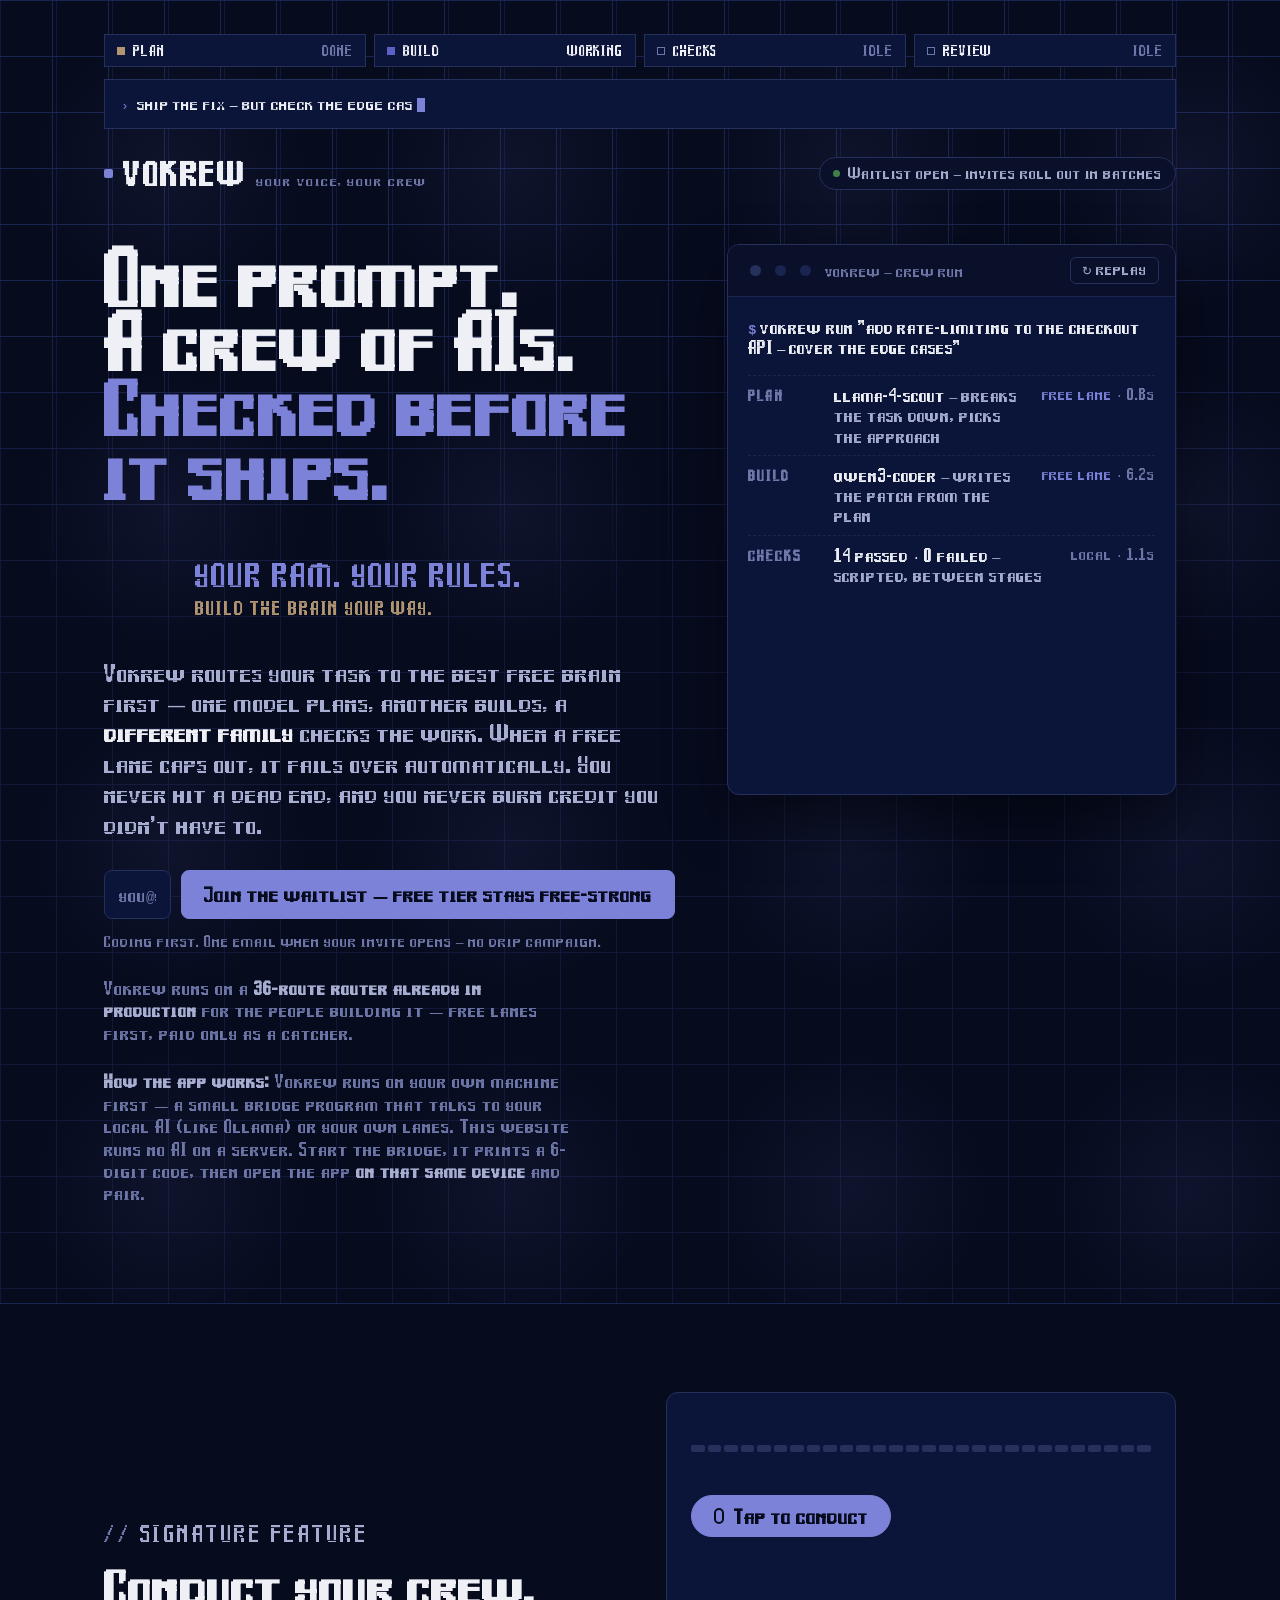
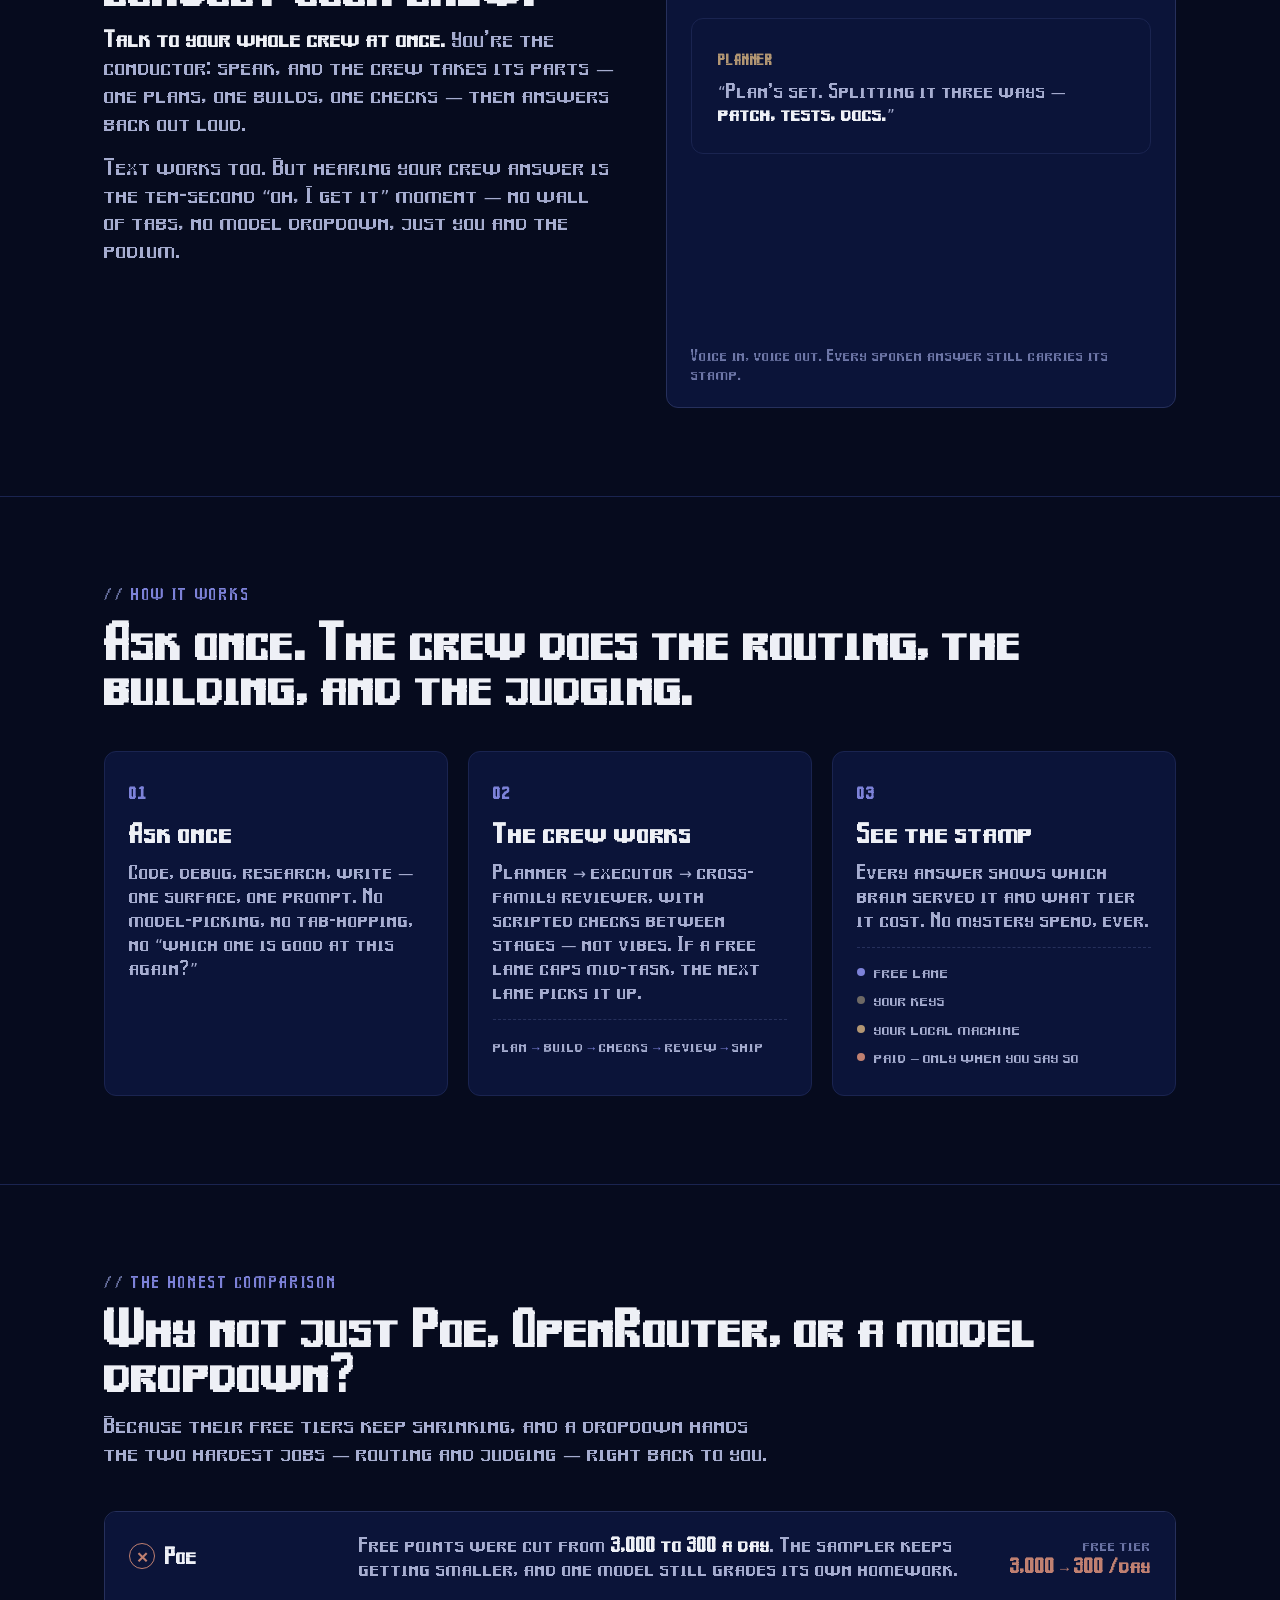
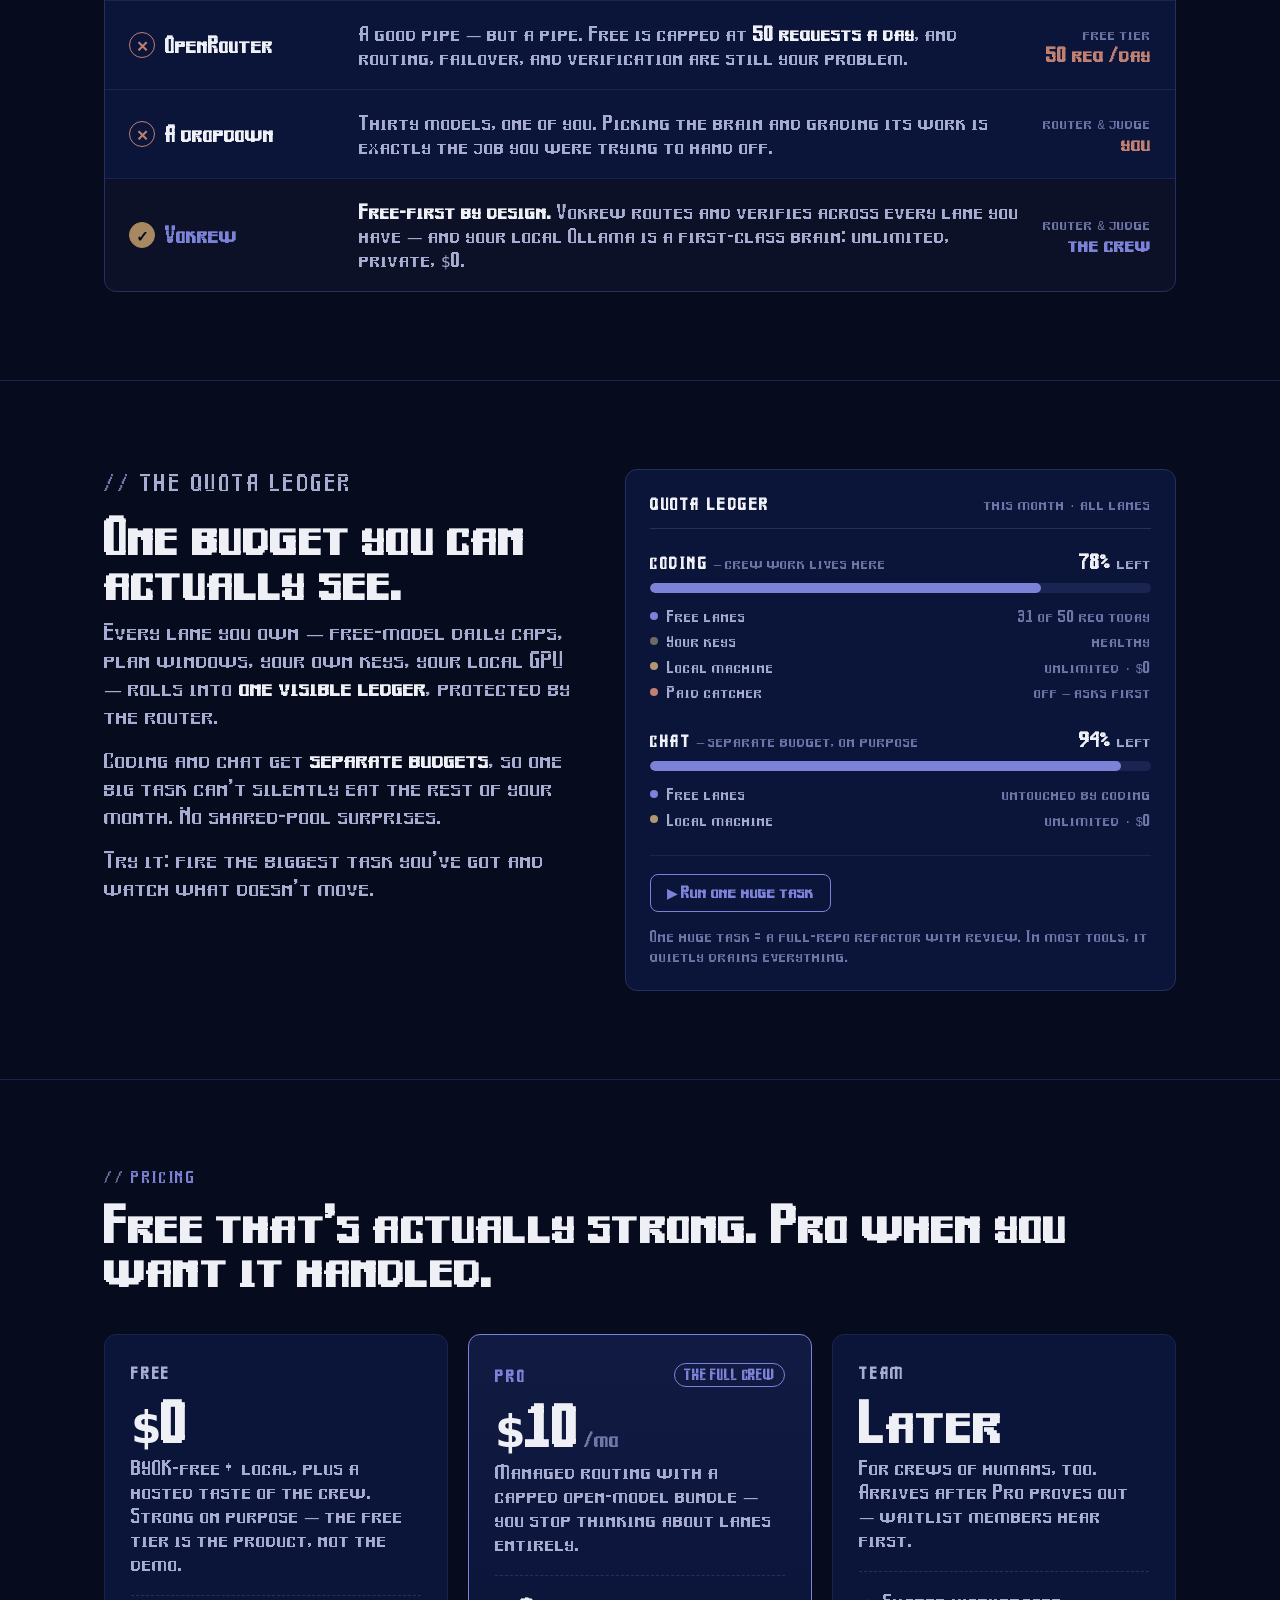
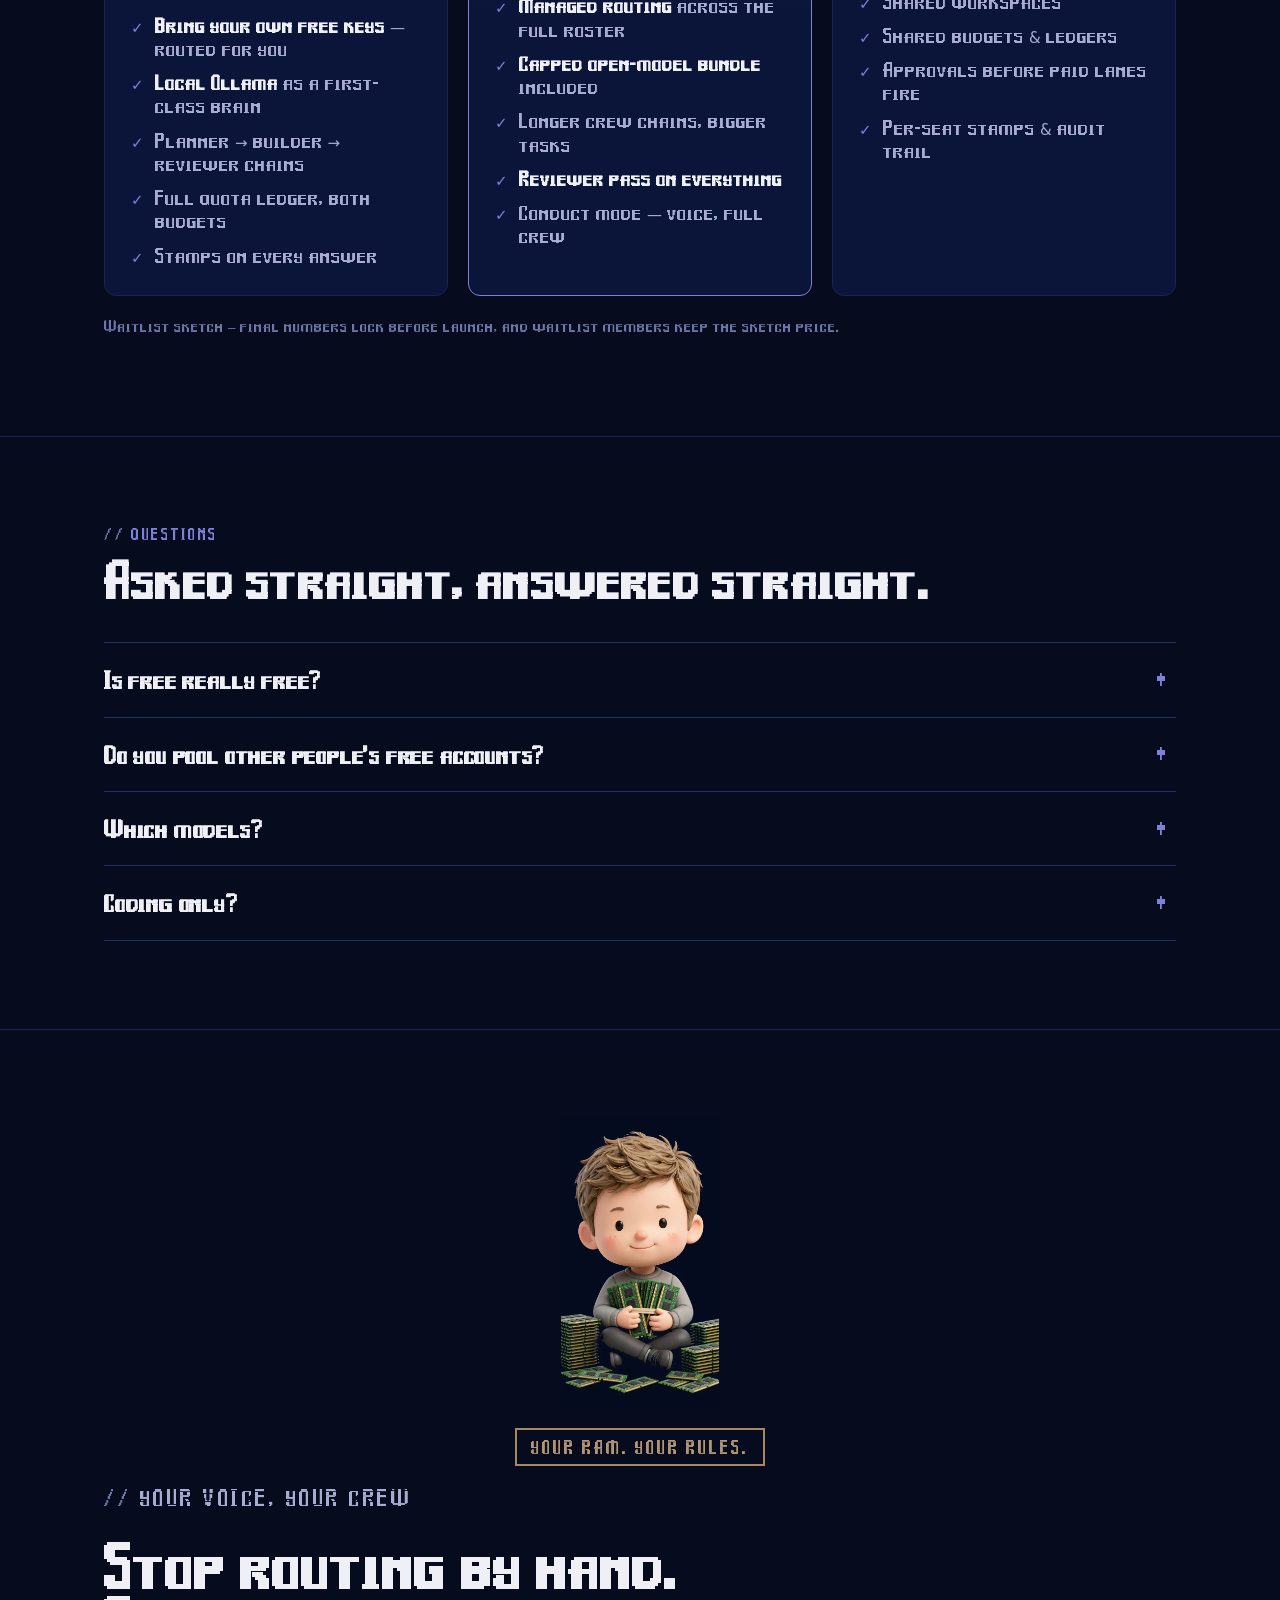
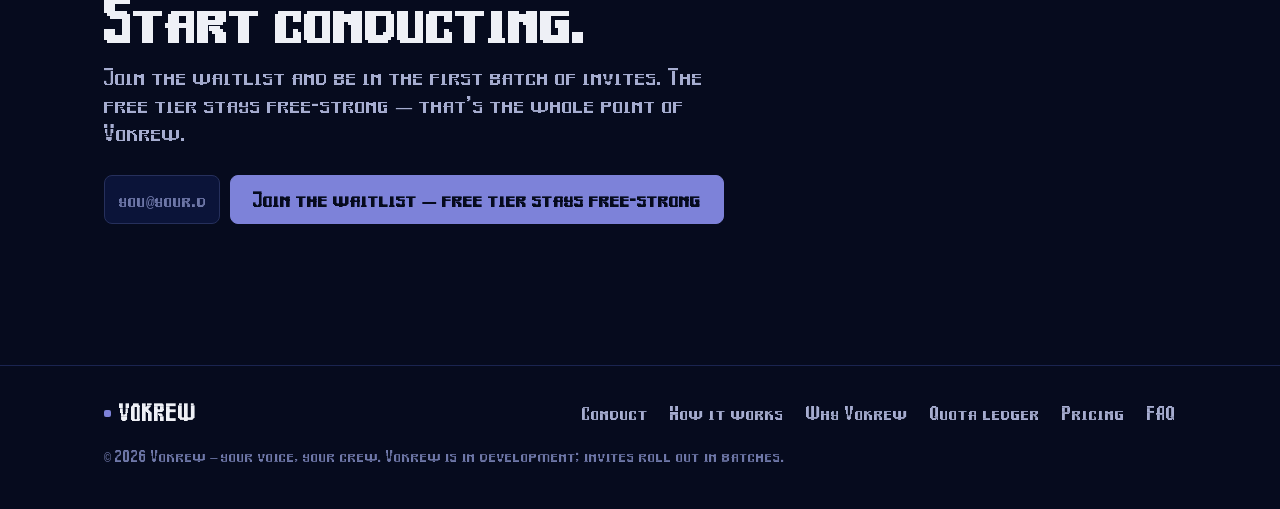
==== commit d491a62b: "site: palette audit fixes — three strays retired to tokens: --rose #ff8296 -> band #C08071 (paid dot" ====
--- a/index.html
+++ b/index.html
@@ -37,7 +37,7 @@
         --lime-ink: #060B1E;
         --sky: #93A5FF;
         --amber: #B29673; /* logo gold: sampled RAM-contact #A88860, lightened ~12% for contrast */
-        --rose: #ff8296;
+        --rose: #C08071; /* palette discipline (full-site audit 2026-11-02): retired #ff8296 stray to the band token — the palette's one red */
         /* Full logo palette (Kevin 2026-11-02 "push it all") - sampled from the locked Altman artwork, files/logos/BRAND.md */
         --gold: #B29673;
         --gold-deep: #A88860;
@@ -198,8 +198,8 @@
         padding: 12px 16px; border-bottom: 1px solid var(--line-soft);
         background: var(--bg-raise);
       }
-      .runpanel-head .d { width: 11px; height: 11px; border-radius: 50%; background: #2a2f3a; }
-      .runpanel-head .d:first-child { background: #3a4152; }
+      .runpanel-head .d { width: 11px; height: 11px; border-radius: 50%; background: var(--line-soft); }
+      .runpanel-head .d:first-child { background: var(--line); }
       .runpanel-head span { font-family: var(--mono); font-size: 12.5px; color: var(--dim); margin-left: 6px; }
       .runpanel-head button {
         margin-left: auto; cursor: pointer;
@@ -320,7 +320,7 @@
       .budget-top .name em { font-style: normal; color: var(--dim); font-weight: 400; letter-spacing: 0; text-transform: none; }
       .budget-top .pct { font-size: 13px; color: var(--mut); }
       .budget-top .pct b { color: var(--ink); font-size: 16px; }
-      .bar { height: 10px; background: #1c212c; border-radius: 5px; overflow: hidden; }
+      .bar { height: 10px; background: var(--line-soft); border-radius: 5px; overflow: hidden; }
       .bar i { display: block; height: 100%; background: var(--lime); border-radius: 5px; transition: width 0.9s cubic-bezier(0.22, 1, 0.36, 1); }
       .bar.warn i { background: var(--amber); }
       .lanes { margin-top: 13px; display: flex; flex-direction: column; gap: 6px; }
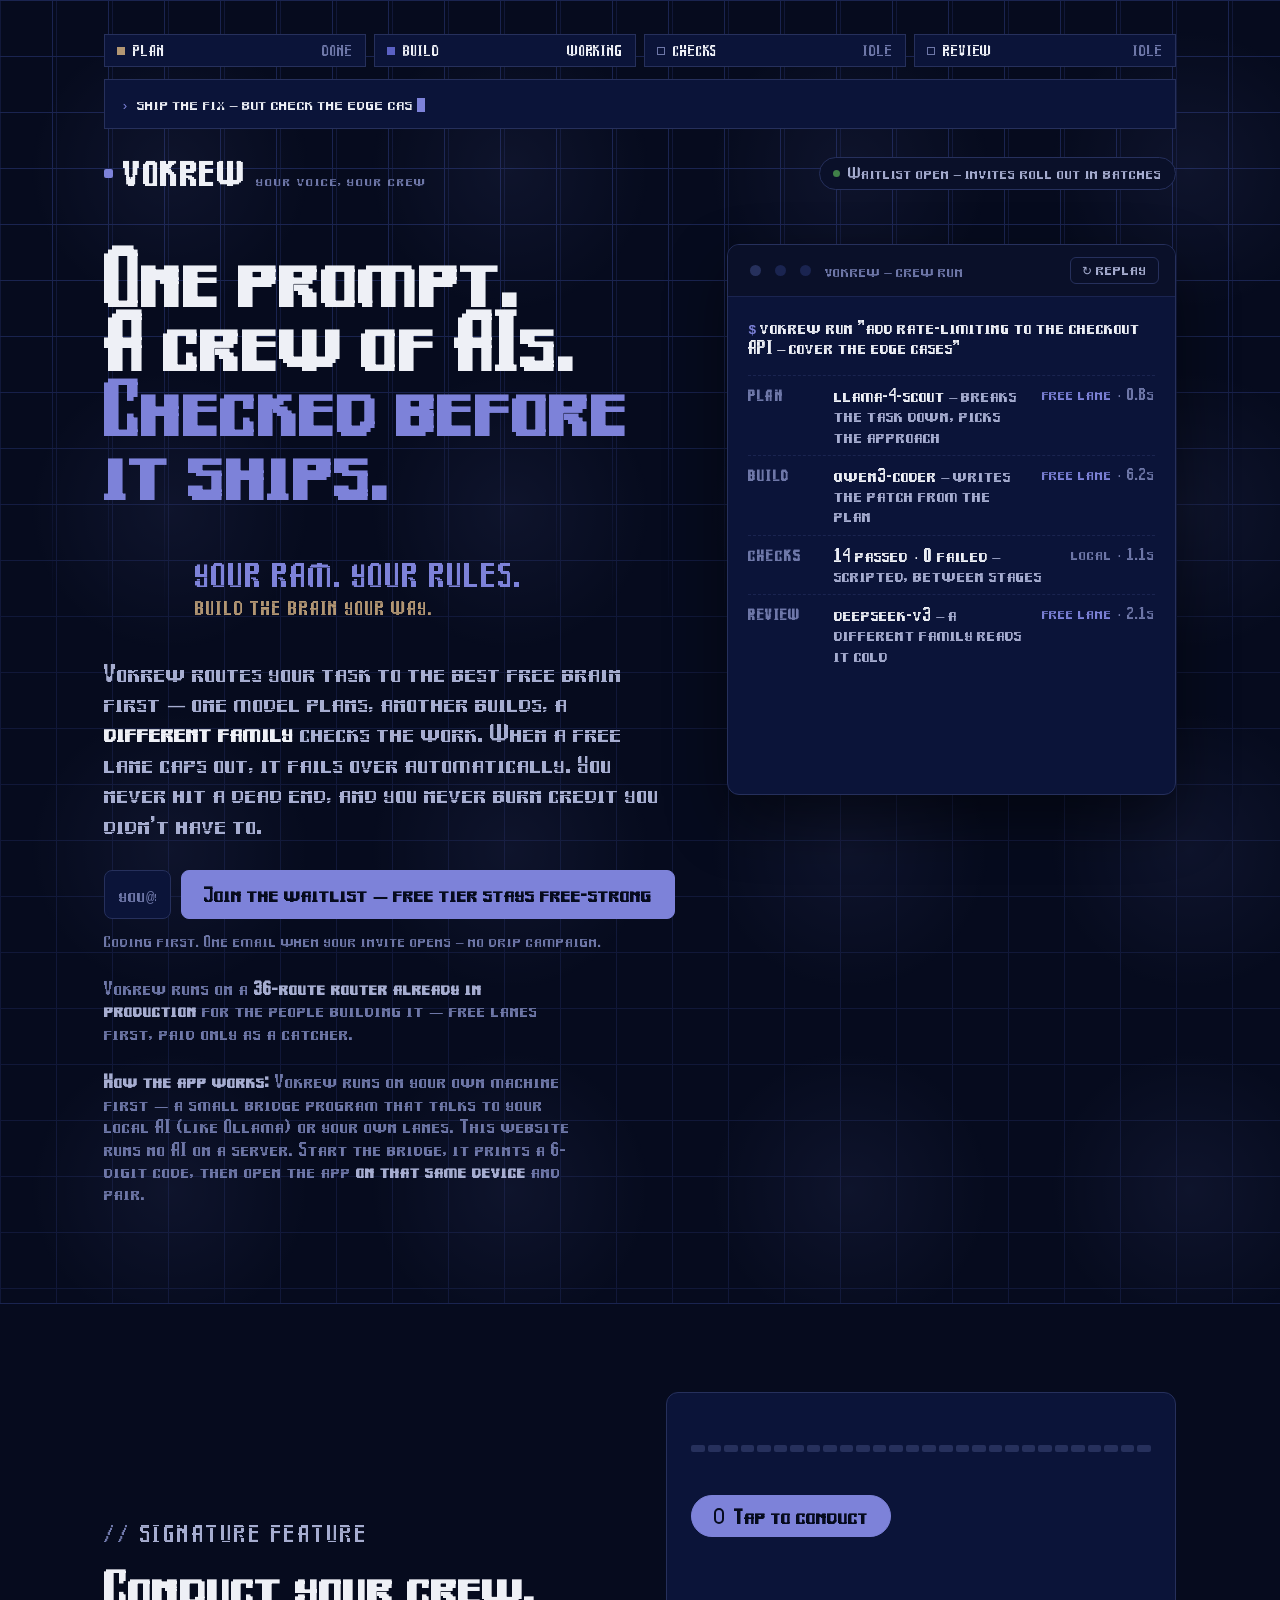
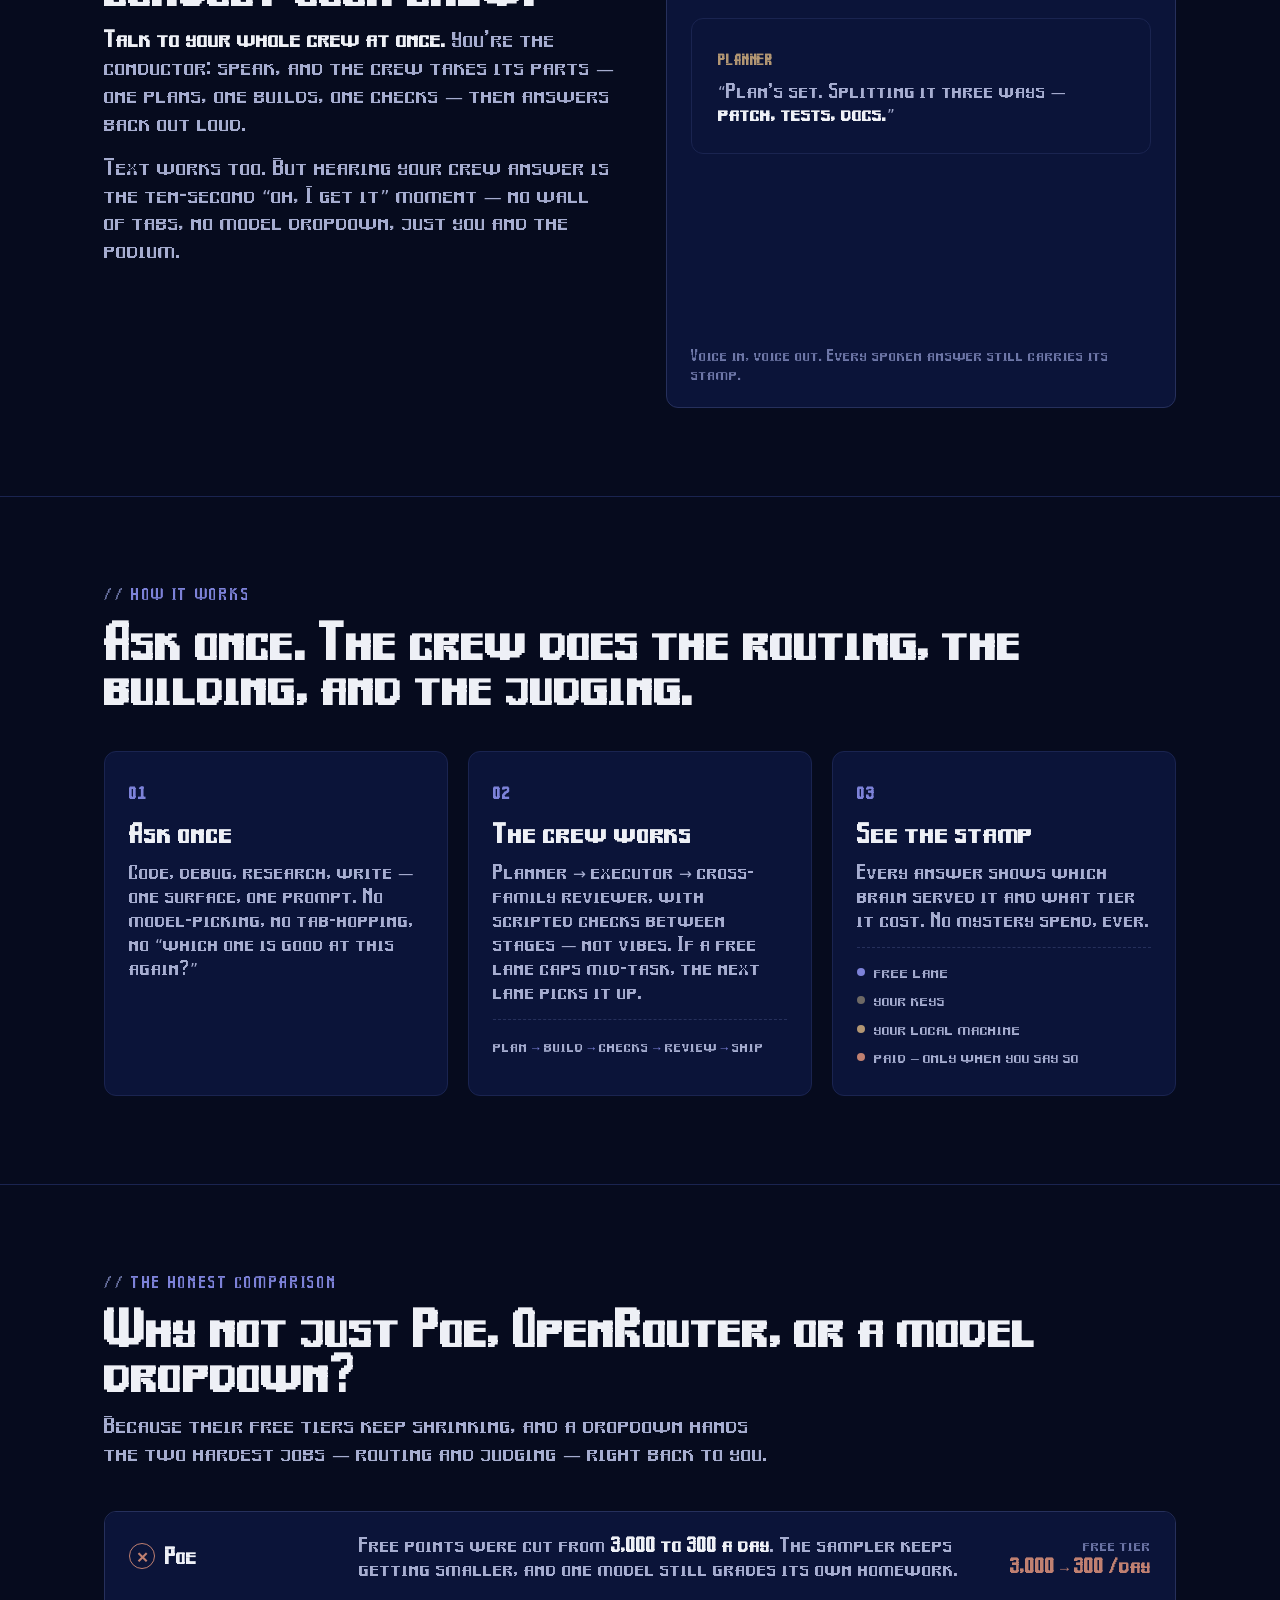
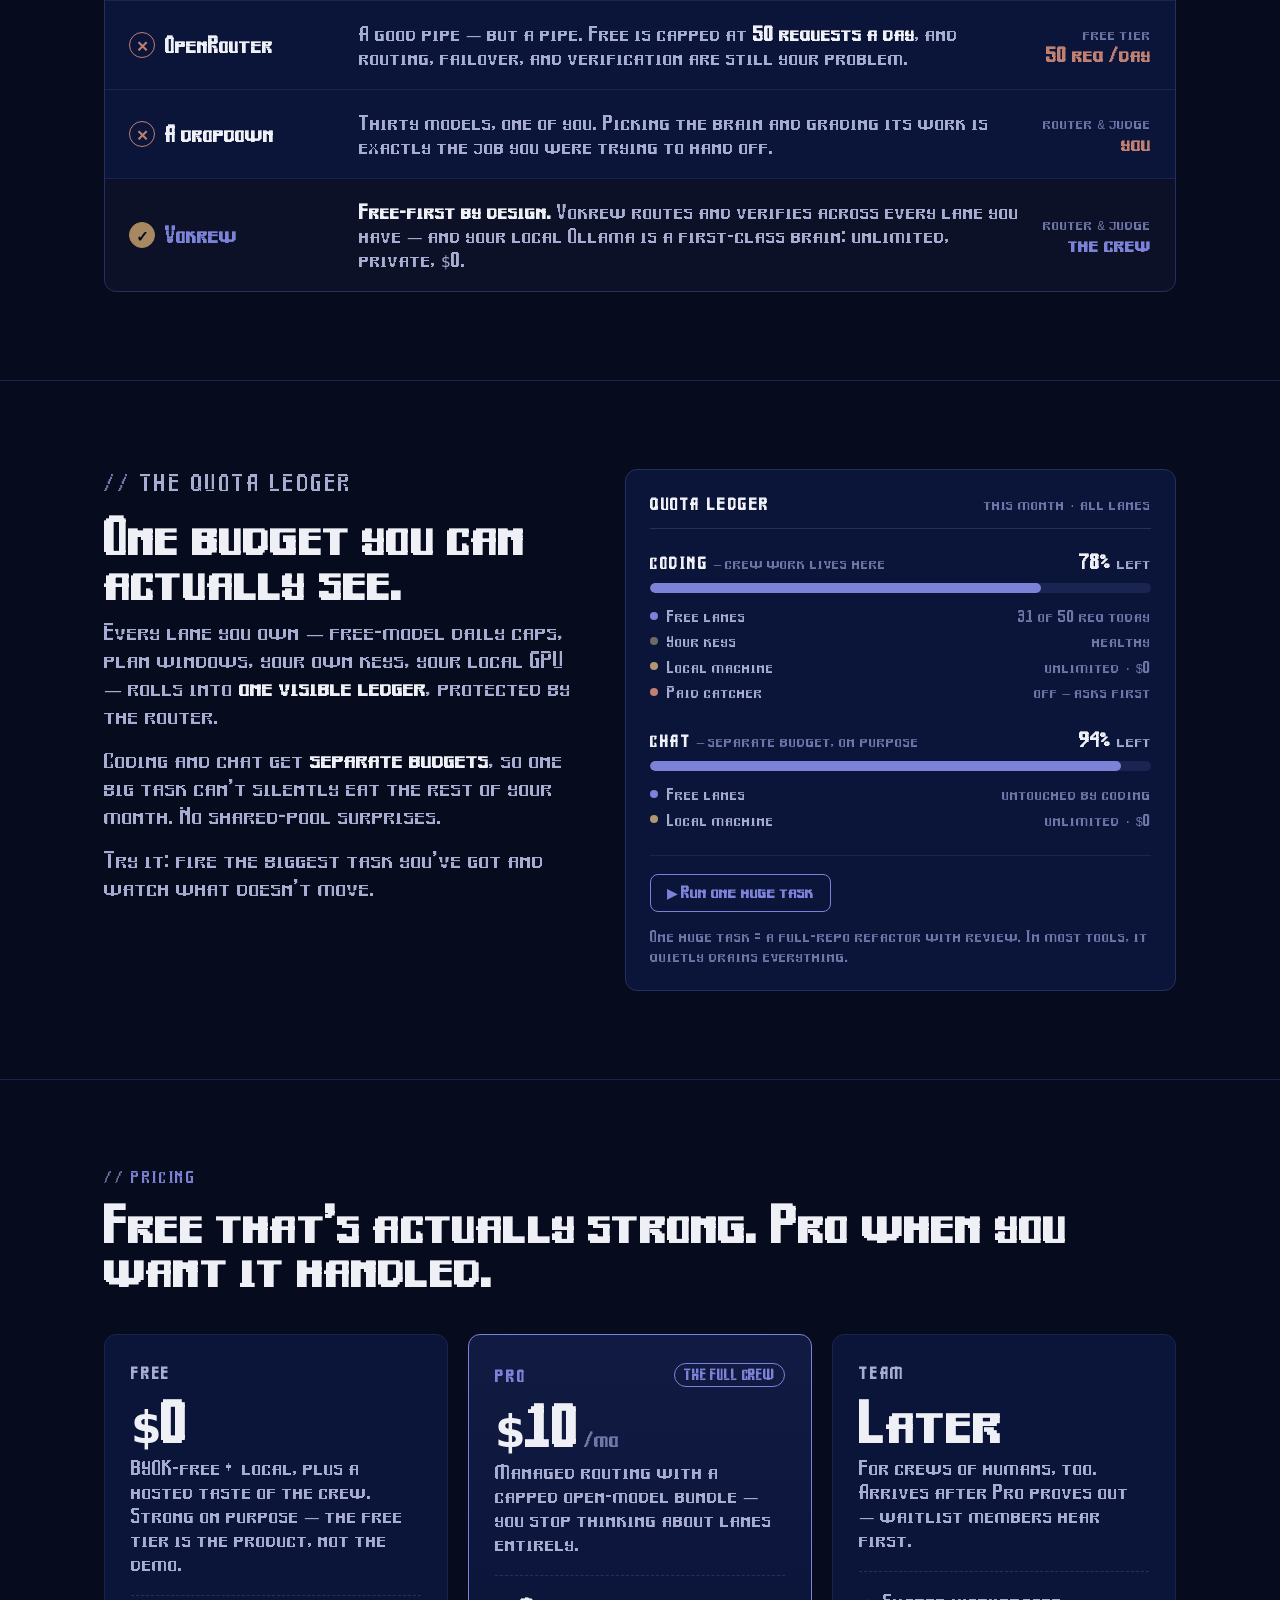
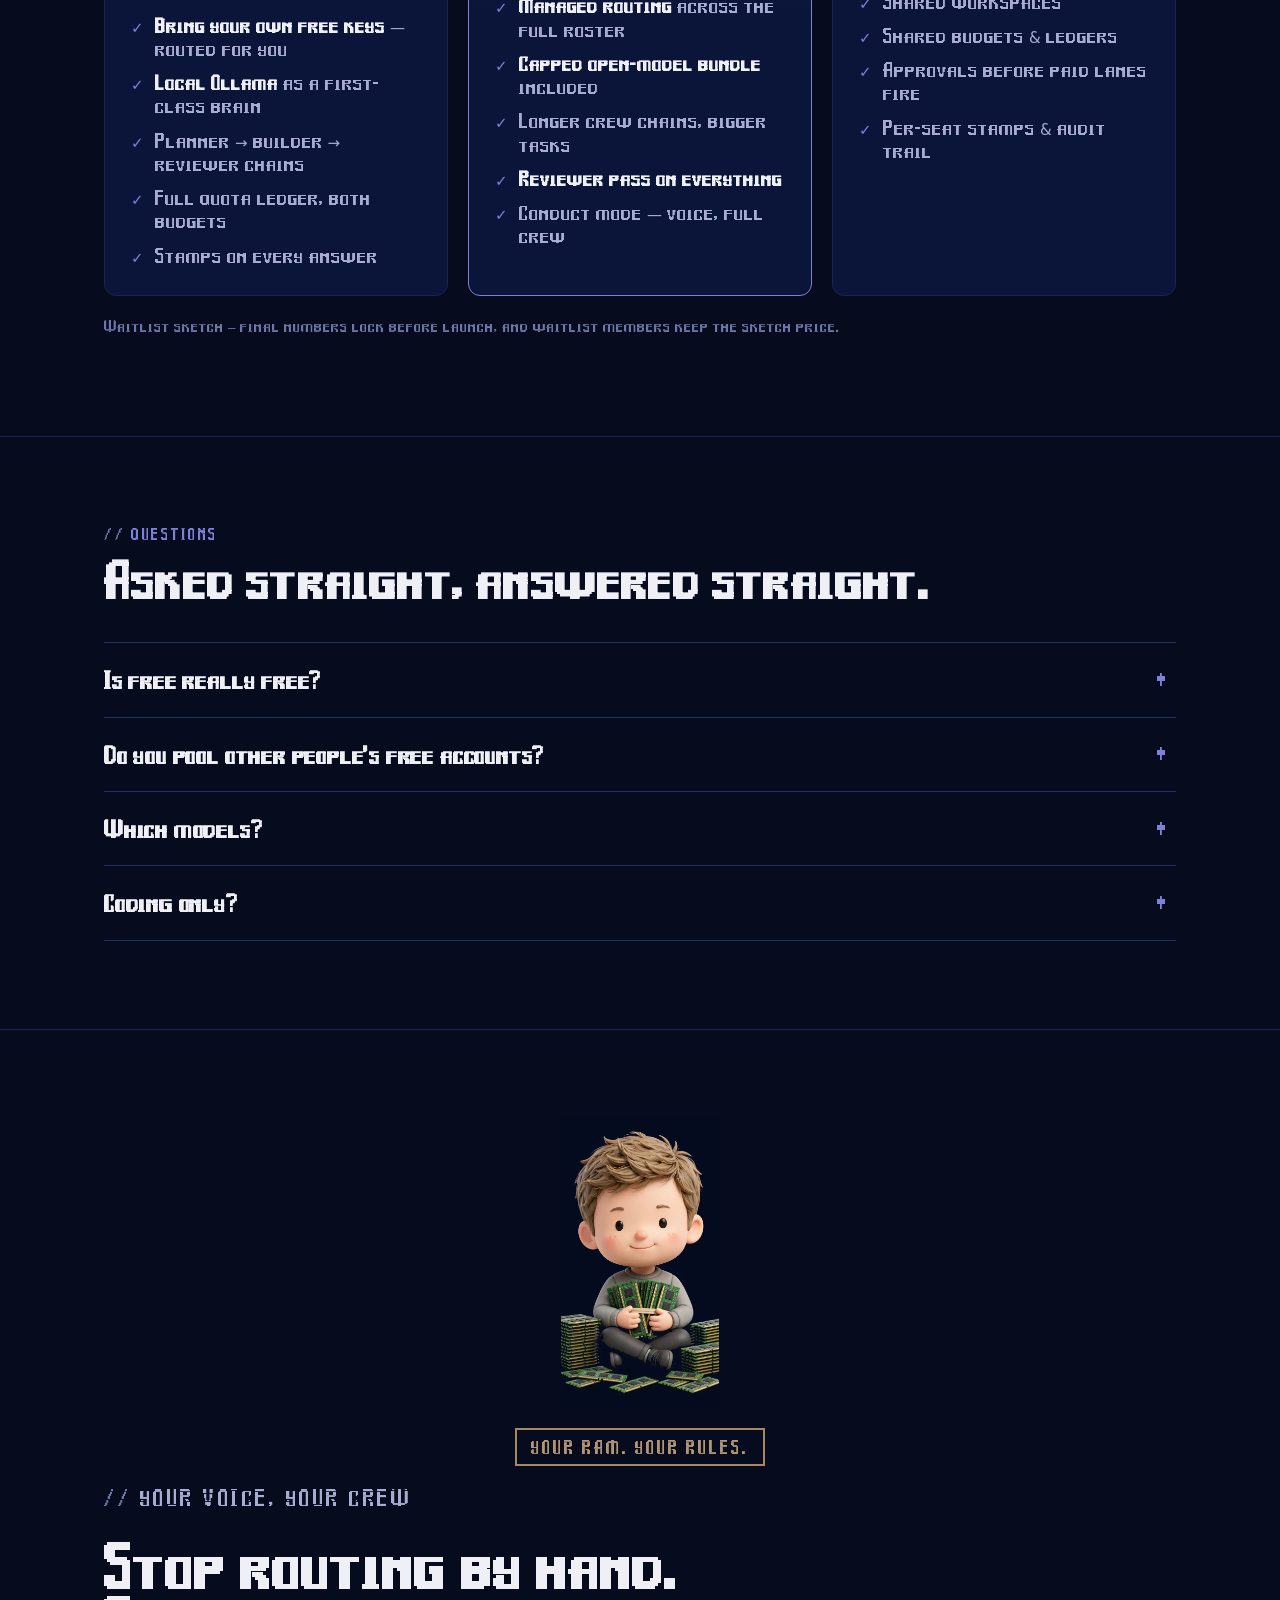
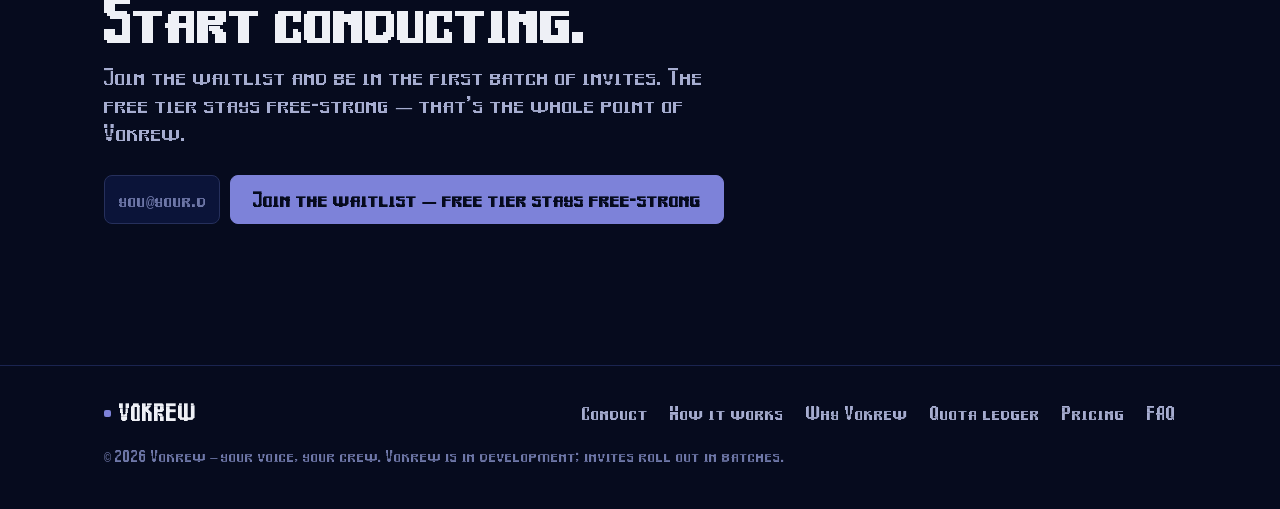
==== commit 5bec7cd4: "site: wave hand root-cause fix — the peak frame's hand was sliced by its source generation's canvas " ====
--- a/index.html
+++ b/index.html
@@ -441,7 +441,7 @@
       .final-altman-wrap .final-altman{margin:0}
       .altman-wrap .wf{position:absolute;inset:0;width:100%;height:100%;opacity:0;pointer-events:none}
       .altman-glint{position:absolute;inset:0;pointer-events:none;display:none;background:linear-gradient(105deg,transparent 38%,rgba(190,160,110,.45) 50%,transparent 62%);background-size:280% 100%;background-position:130% 0;mix-blend-mode:screen}
-      .glint-hero{-webkit-mask-image:url(/img/altman-wave-a.webp);mask-image:url(/img/altman-wave-a.webp);-webkit-mask-size:100% 100%;mask-size:100% 100%}
+      .glint-hero{-webkit-mask-image:url(/img/altman-wave2-a.webp);mask-image:url(/img/altman-wave2-a.webp);-webkit-mask-size:100% 100%;mask-size:100% 100%}
       .glint-final{-webkit-mask-image:url(/img/altman-sitting-mask.png);mask-image:url(/img/altman-sitting-mask.png);-webkit-mask-size:100% 100%;mask-size:100% 100%}
       @keyframes vkWa{0%,62.4%{opacity:1}62.5%,73.6%{opacity:0}73.75%,100%{opacity:1}}
       @keyframes vkWb{0%,62.4%{opacity:0}62.5%,66.1%{opacity:1}66.25%,69.9%{opacity:0}70%,73.6%{opacity:1}73.75%,100%{opacity:0}}
@@ -485,9 +485,9 @@
             <div class="hero-altman-row">
               <span class="altman-wrap hero-altman-wrap">
                 <img class="hero-altman" src="/img/altman-ram-hero.webp" alt="Altman, the Vokrew mascot, hugging a rubber-banded bundle of RAM sticks" width="71" height="130" />
-                <img class="wf wf-a" src="/img/altman-wave-a.webp" alt="" aria-hidden="true" width="71" height="130" />
-                <img class="wf wf-b" src="/img/altman-wave-b.webp" alt="" aria-hidden="true" width="71" height="130" />
-                <img class="wf wf-c" src="/img/altman-wave-c.webp" alt="" aria-hidden="true" width="71" height="130" />
+                <img class="wf wf-a" src="/img/altman-wave2-a.webp" alt="" aria-hidden="true" width="71" height="130" />
+                <img class="wf wf-b" src="/img/altman-wave2-b.webp" alt="" aria-hidden="true" width="71" height="130" />
+                <img class="wf wf-c" src="/img/altman-wave2-c.webp" alt="" aria-hidden="true" width="71" height="130" />
                 <span class="altman-glint glint-hero" aria-hidden="true"></span>
               </span>
               <p class="hero-slogan"><span class="hs-strong">YOUR RAM. YOUR RULES.</span><span class="hs-sub">BUILD THE BRAIN YOUR WAY.</span></p>
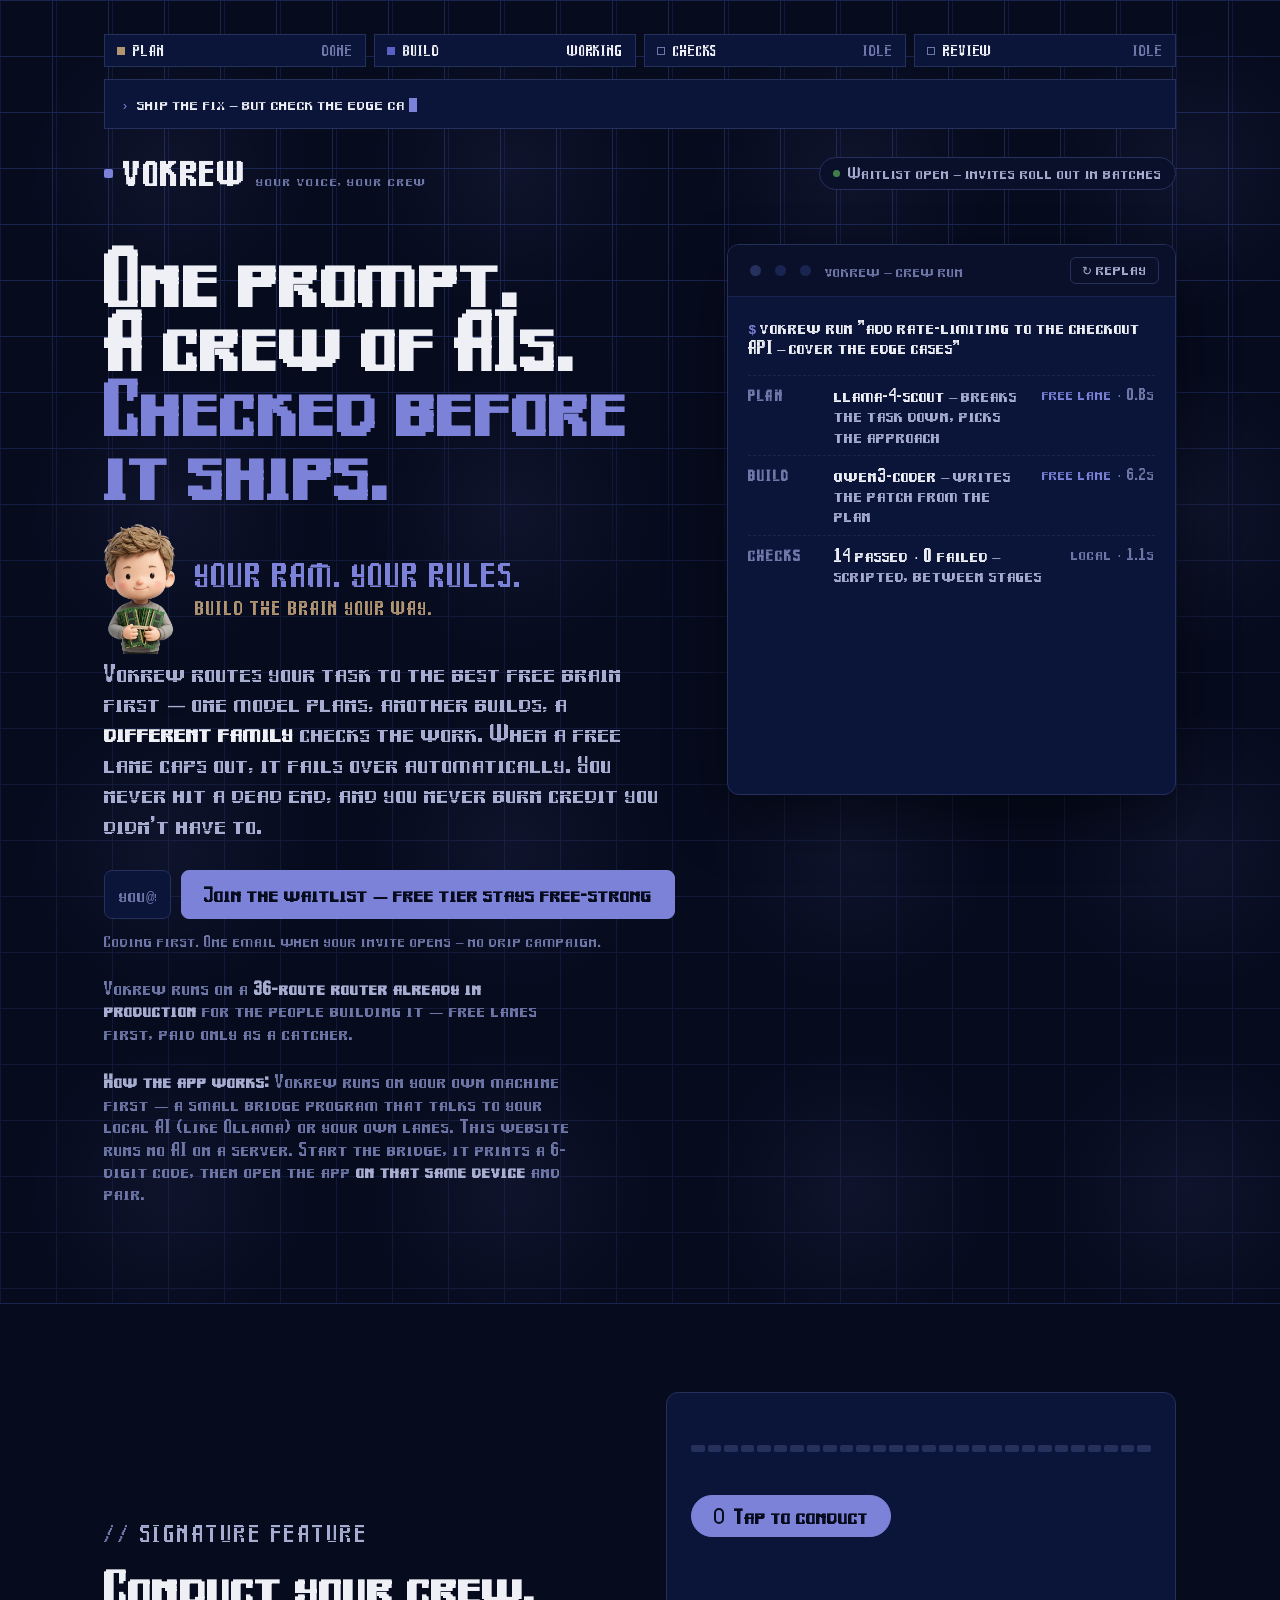
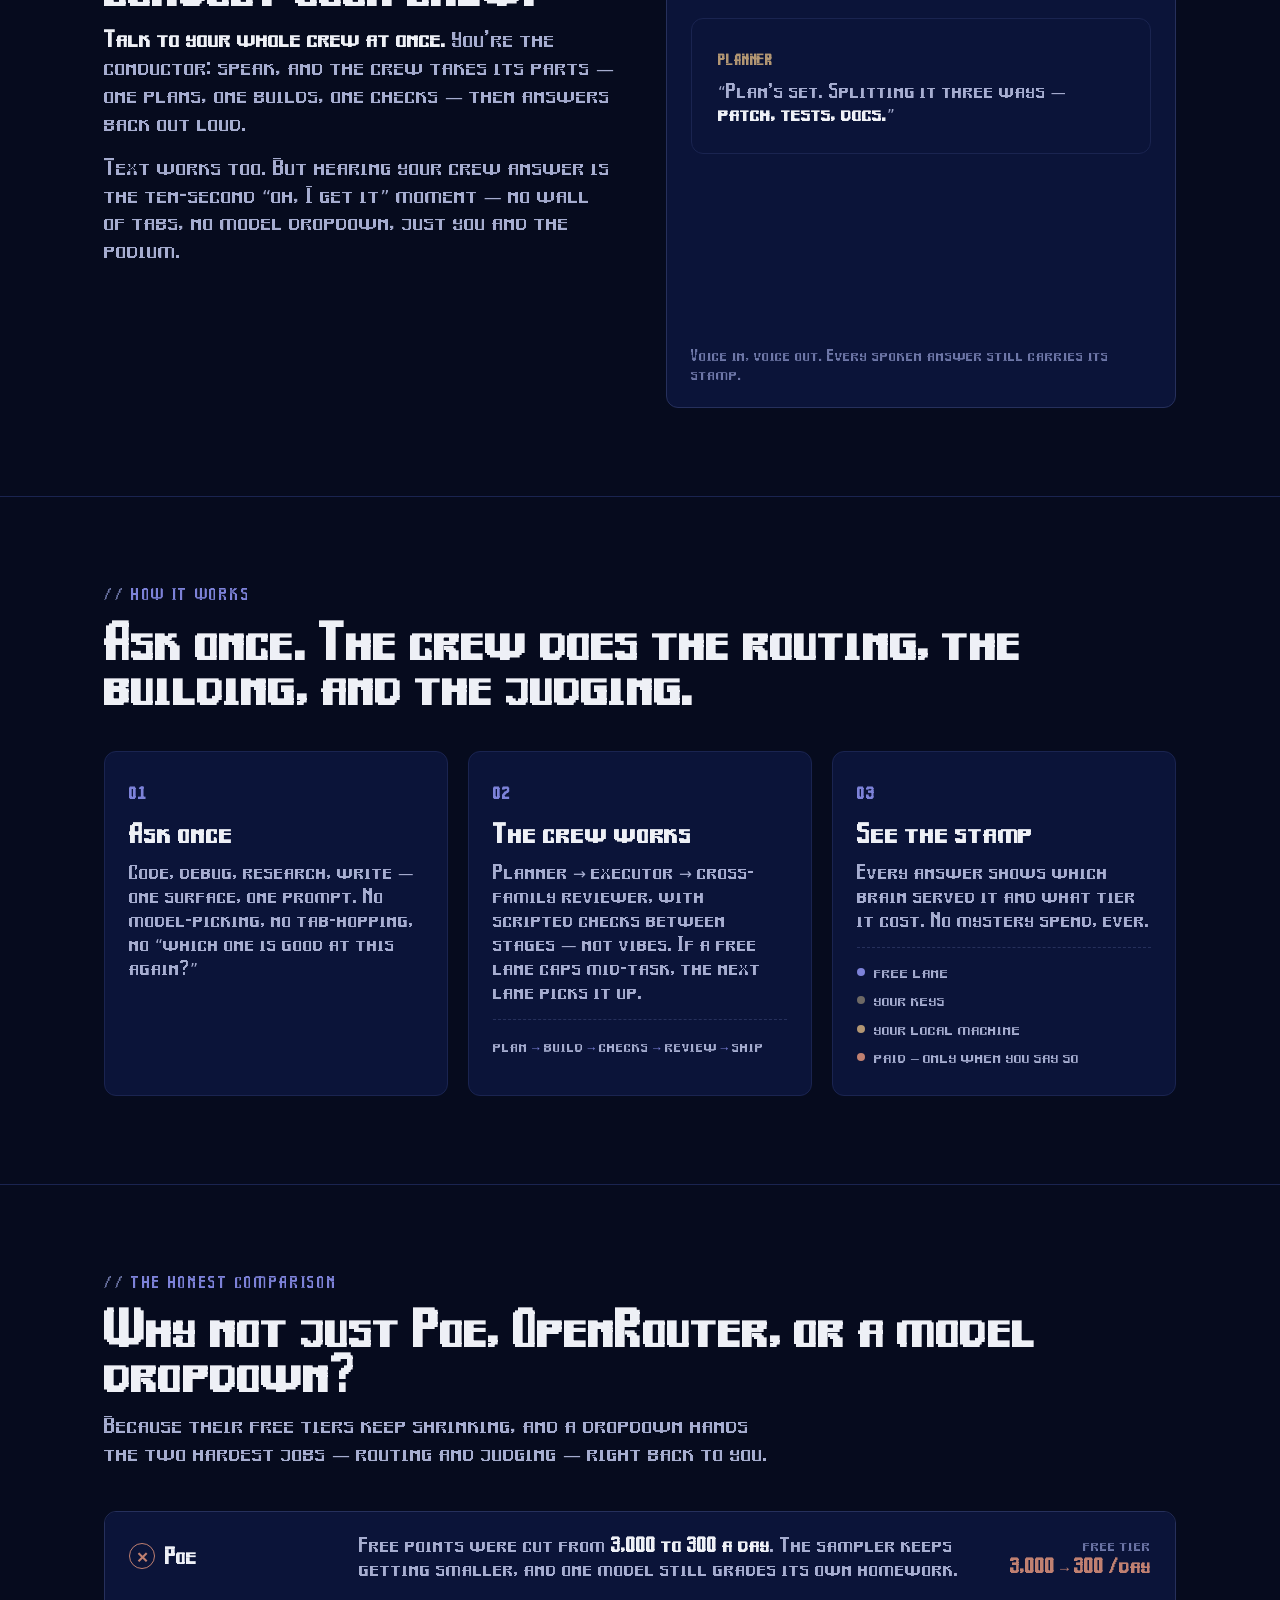
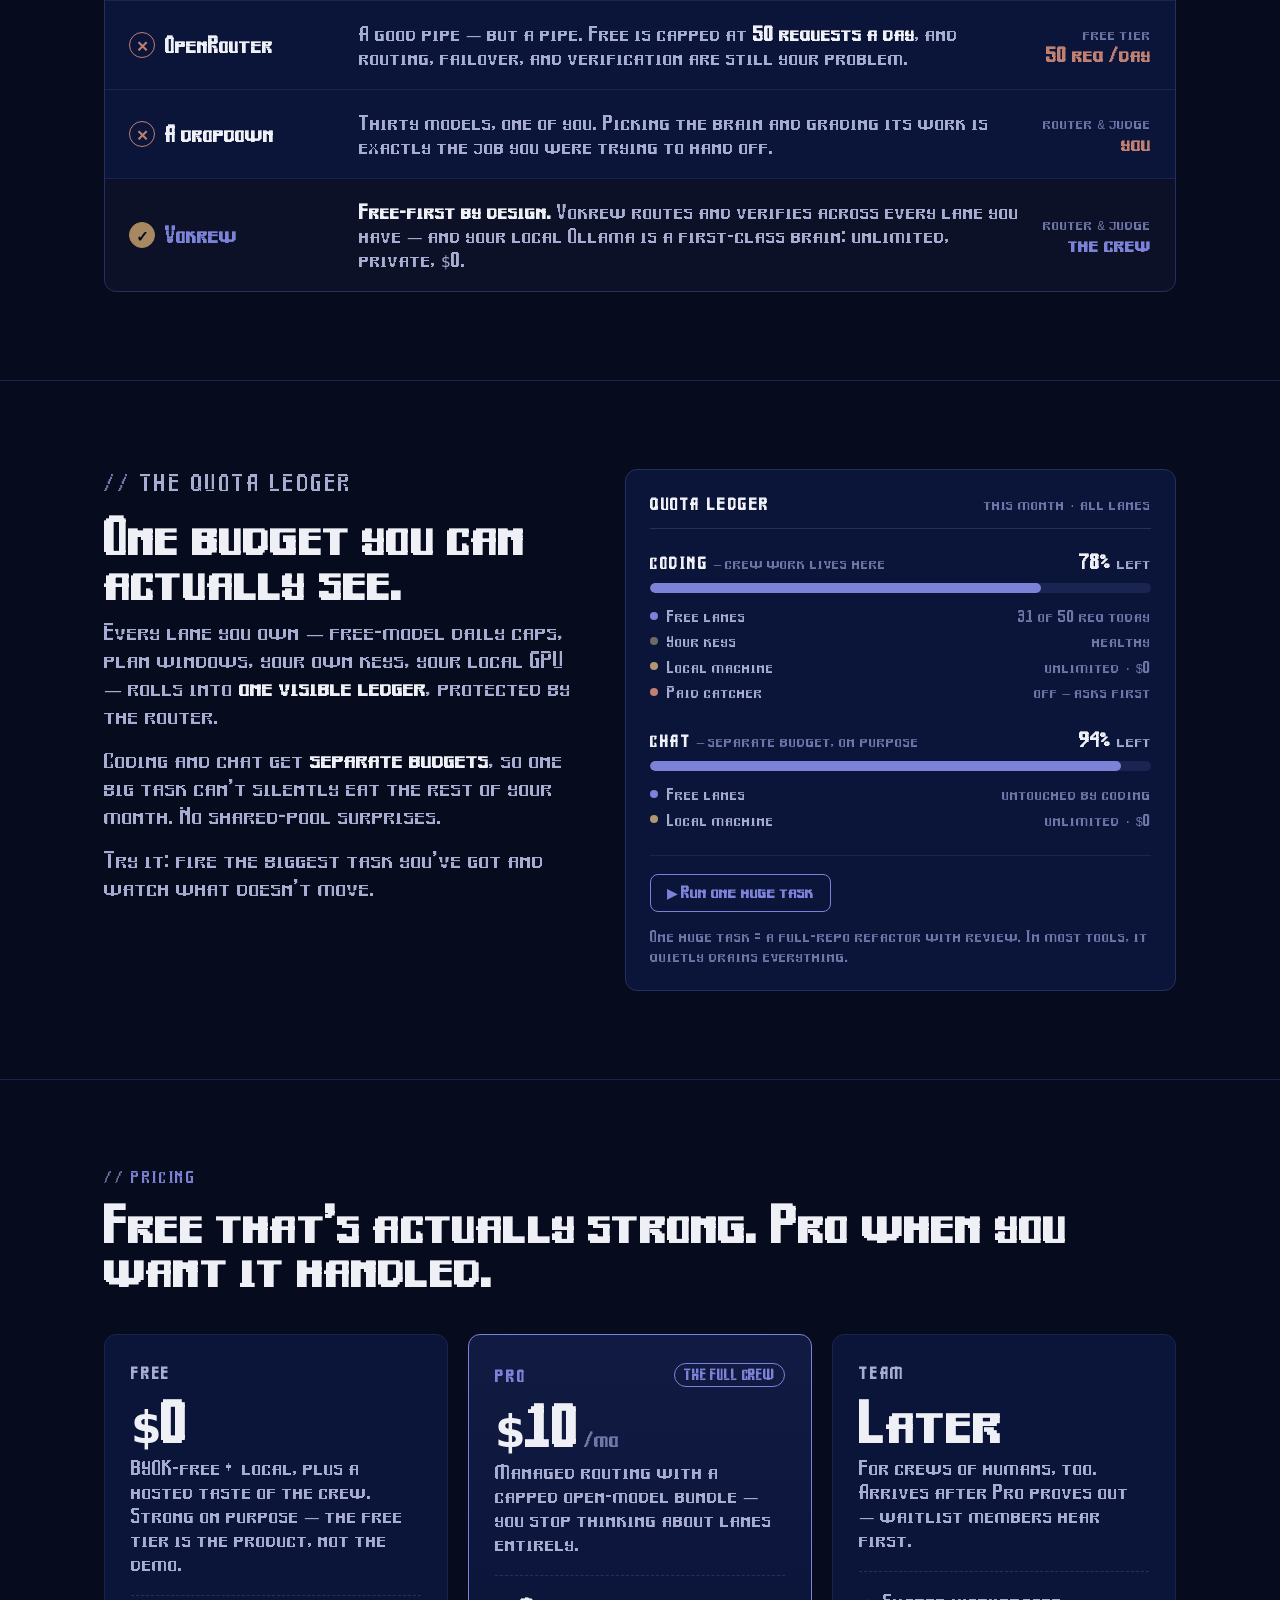
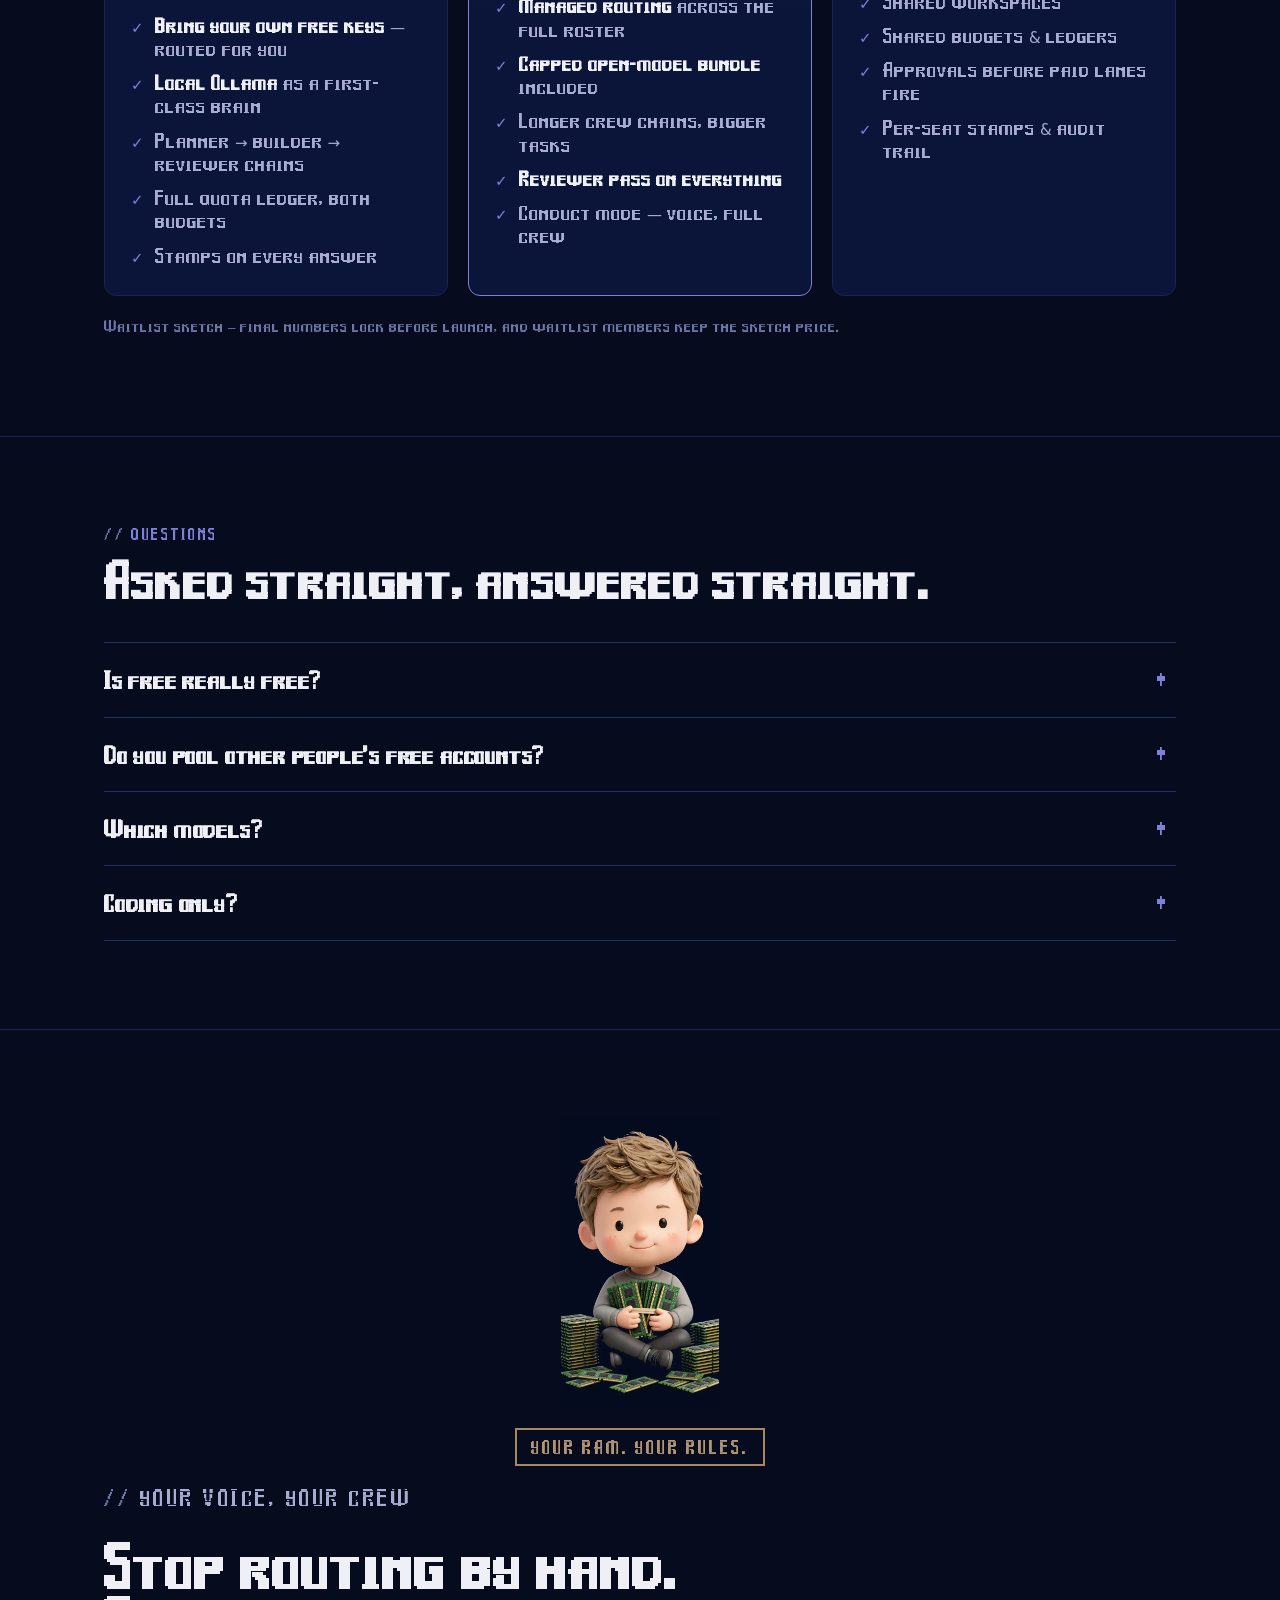
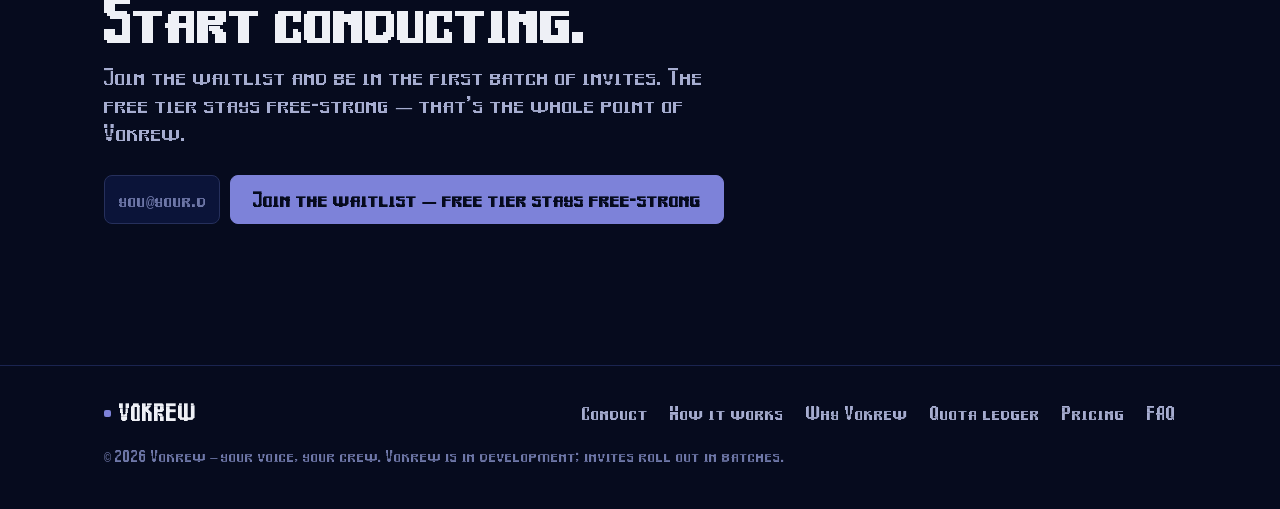
==== commit 6cfadeba: "site: hero Altman back to stationary — wave sprite removed (arm read broken at the peak frame, Kevin" ====
--- a/index.html
+++ b/index.html
@@ -433,19 +433,14 @@
       .hero .wrap{position:relative;z-index:1}
       .hero-altman{display:block;height:130px;width:auto;margin:10px 0 4px}
       .final-altman{display:block;height:290px;width:auto;margin:0 auto 20px}
-      /* ---------- Altman idle life + hero wave — stepped sprite in the life layer's mechanical timing. All animation lives ONLY under (prefers-reduced-motion: no-preference); reduced-motion keeps today's static images exactly. ---------- */
+      /* ---------- Altman idle life — hero Altman is STATIONARY (Kevin 2026-11-02: the wave sprite's arm read broken, wave removed). The seated finale Altman keeps its bob + glint. All animation lives ONLY under (prefers-reduced-motion: no-preference). ---------- */
       .altman-wrap{position:relative;display:block}
       .hero-altman-wrap{width:fit-content;margin:10px 0 4px}
       .hero-altman-wrap .hero-altman{margin:0}
       .final-altman-wrap{width:fit-content;margin:0 auto 20px}
       .final-altman-wrap .final-altman{margin:0}
-      .altman-wrap .wf{position:absolute;inset:0;width:100%;height:100%;opacity:0;pointer-events:none}
       .altman-glint{position:absolute;inset:0;pointer-events:none;display:none;background:linear-gradient(105deg,transparent 38%,rgba(190,160,110,.45) 50%,transparent 62%);background-size:280% 100%;background-position:130% 0;mix-blend-mode:screen}
-      .glint-hero{-webkit-mask-image:url(/img/altman-wave2-a.webp);mask-image:url(/img/altman-wave2-a.webp);-webkit-mask-size:100% 100%;mask-size:100% 100%}
       .glint-final{-webkit-mask-image:url(/img/altman-sitting-mask.png);mask-image:url(/img/altman-sitting-mask.png);-webkit-mask-size:100% 100%;mask-size:100% 100%}
-      @keyframes vkWa{0%,62.4%{opacity:1}62.5%,73.6%{opacity:0}73.75%,100%{opacity:1}}
-      @keyframes vkWb{0%,62.4%{opacity:0}62.5%,66.1%{opacity:1}66.25%,69.9%{opacity:0}70%,73.6%{opacity:1}73.75%,100%{opacity:0}}
-      @keyframes vkWc{0%,66.1%{opacity:0}66.25%,69.9%{opacity:1}70%,100%{opacity:0}}
       @keyframes vkBob{0%,100%{transform:translateY(0)}50%{transform:translateY(-3px)}}
       @keyframes vkGlint{0%{background-position:130% 0}14%{background-position:-30% 0}100%{background-position:-30% 0}}
       /* ---------- Slogan lockup — Altman's line beside the hero Altman, short stamp at the finale. Static text; no animation touches it. ---------- */
@@ -457,11 +452,7 @@
       .final p.altman-stamp{display:table;margin:2px auto 18px;padding:7px 14px 5px;border:2px solid var(--gold-deep);color:var(--gold);font-size:14px;letter-spacing:.14em;max-width:none}
       @media(max-width:700px){.hero-altman-row{gap:14px}.hero-slogan .hs-strong{font-size:19px}.hero-slogan .hs-sub{font-size:12px}}
       @media (prefers-reduced-motion: no-preference){
-        .hero-altman-wrap .hero-altman{opacity:0}
-        .wf-a{animation:vkWa 5.75s linear infinite}
-        .wf-b{animation:vkWb 5.75s linear infinite}
-        .wf-c{animation:vkWc 5.75s linear infinite}
-        .altman-wrap{animation:vkBob 2.3s steps(2,end) infinite}
+        .final-altman-wrap{animation:vkBob 2.3s steps(2,end) infinite}
         .altman-glint{display:block;animation:vkGlint 5s steps(10,end) infinite}
         .glint-final{animation-duration:6.5s;animation-delay:1s}
       }
@@ -485,10 +476,6 @@
             <div class="hero-altman-row">
               <span class="altman-wrap hero-altman-wrap">
                 <img class="hero-altman" src="/img/altman-ram-hero.webp" alt="Altman, the Vokrew mascot, hugging a rubber-banded bundle of RAM sticks" width="71" height="130" />
-                <img class="wf wf-a" src="/img/altman-wave2-a.webp" alt="" aria-hidden="true" width="71" height="130" />
-                <img class="wf wf-b" src="/img/altman-wave2-b.webp" alt="" aria-hidden="true" width="71" height="130" />
-                <img class="wf wf-c" src="/img/altman-wave2-c.webp" alt="" aria-hidden="true" width="71" height="130" />
-                <span class="altman-glint glint-hero" aria-hidden="true"></span>
               </span>
               <p class="hero-slogan"><span class="hs-strong">YOUR RAM. YOUR RULES.</span><span class="hs-sub">BUILD THE BRAIN YOUR WAY.</span></p>
             </div>
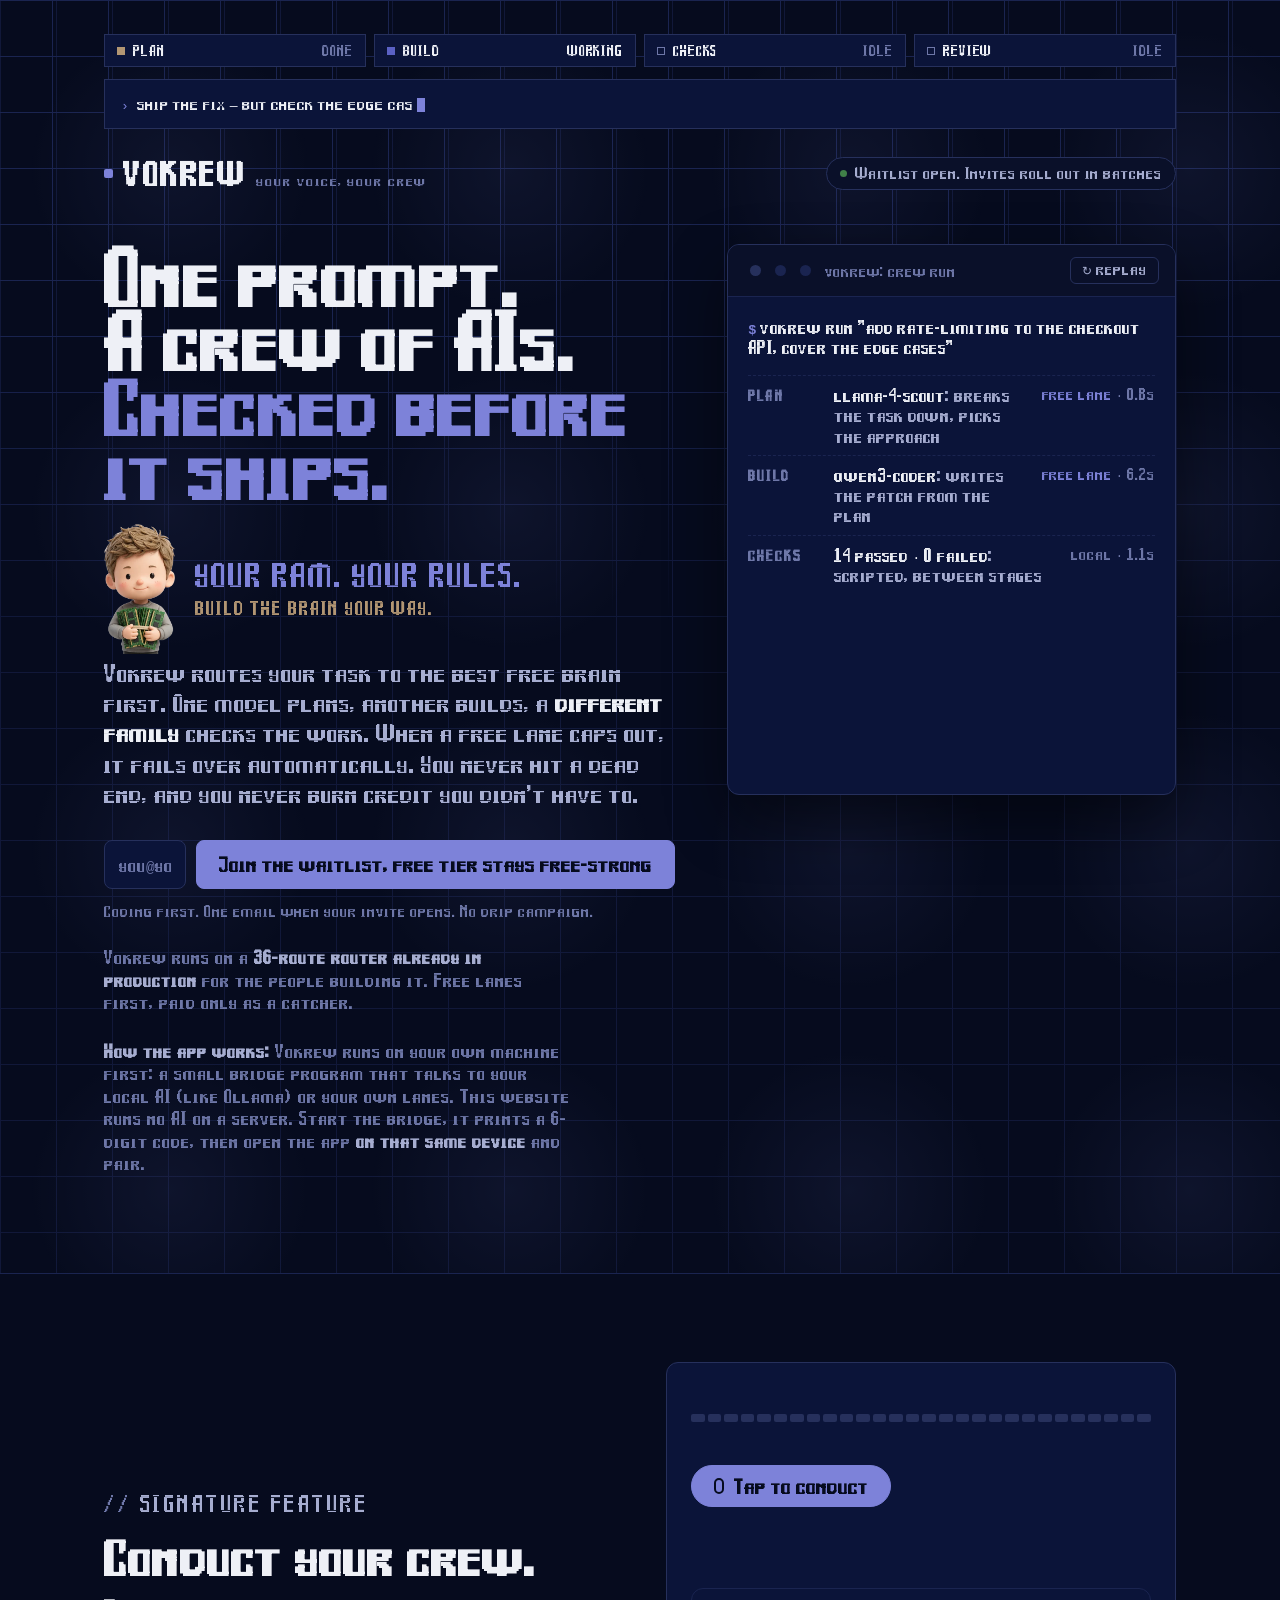
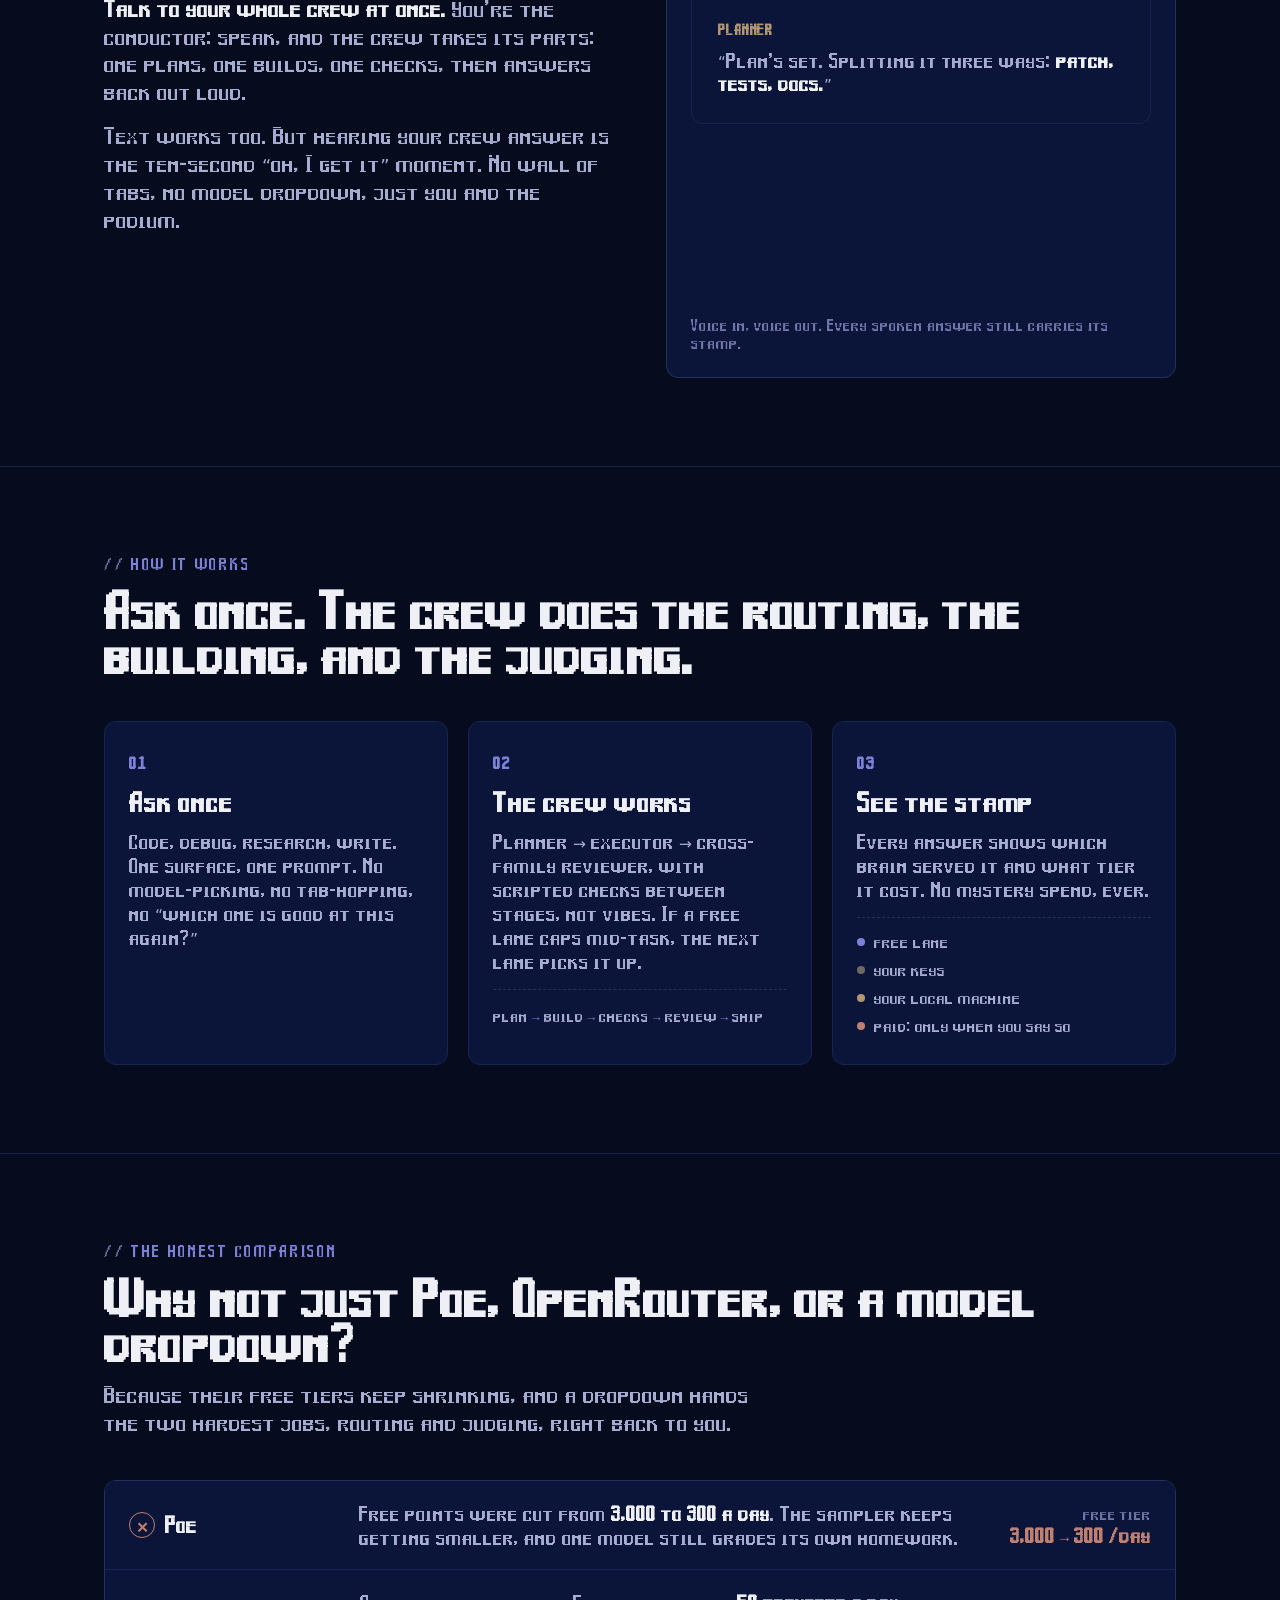
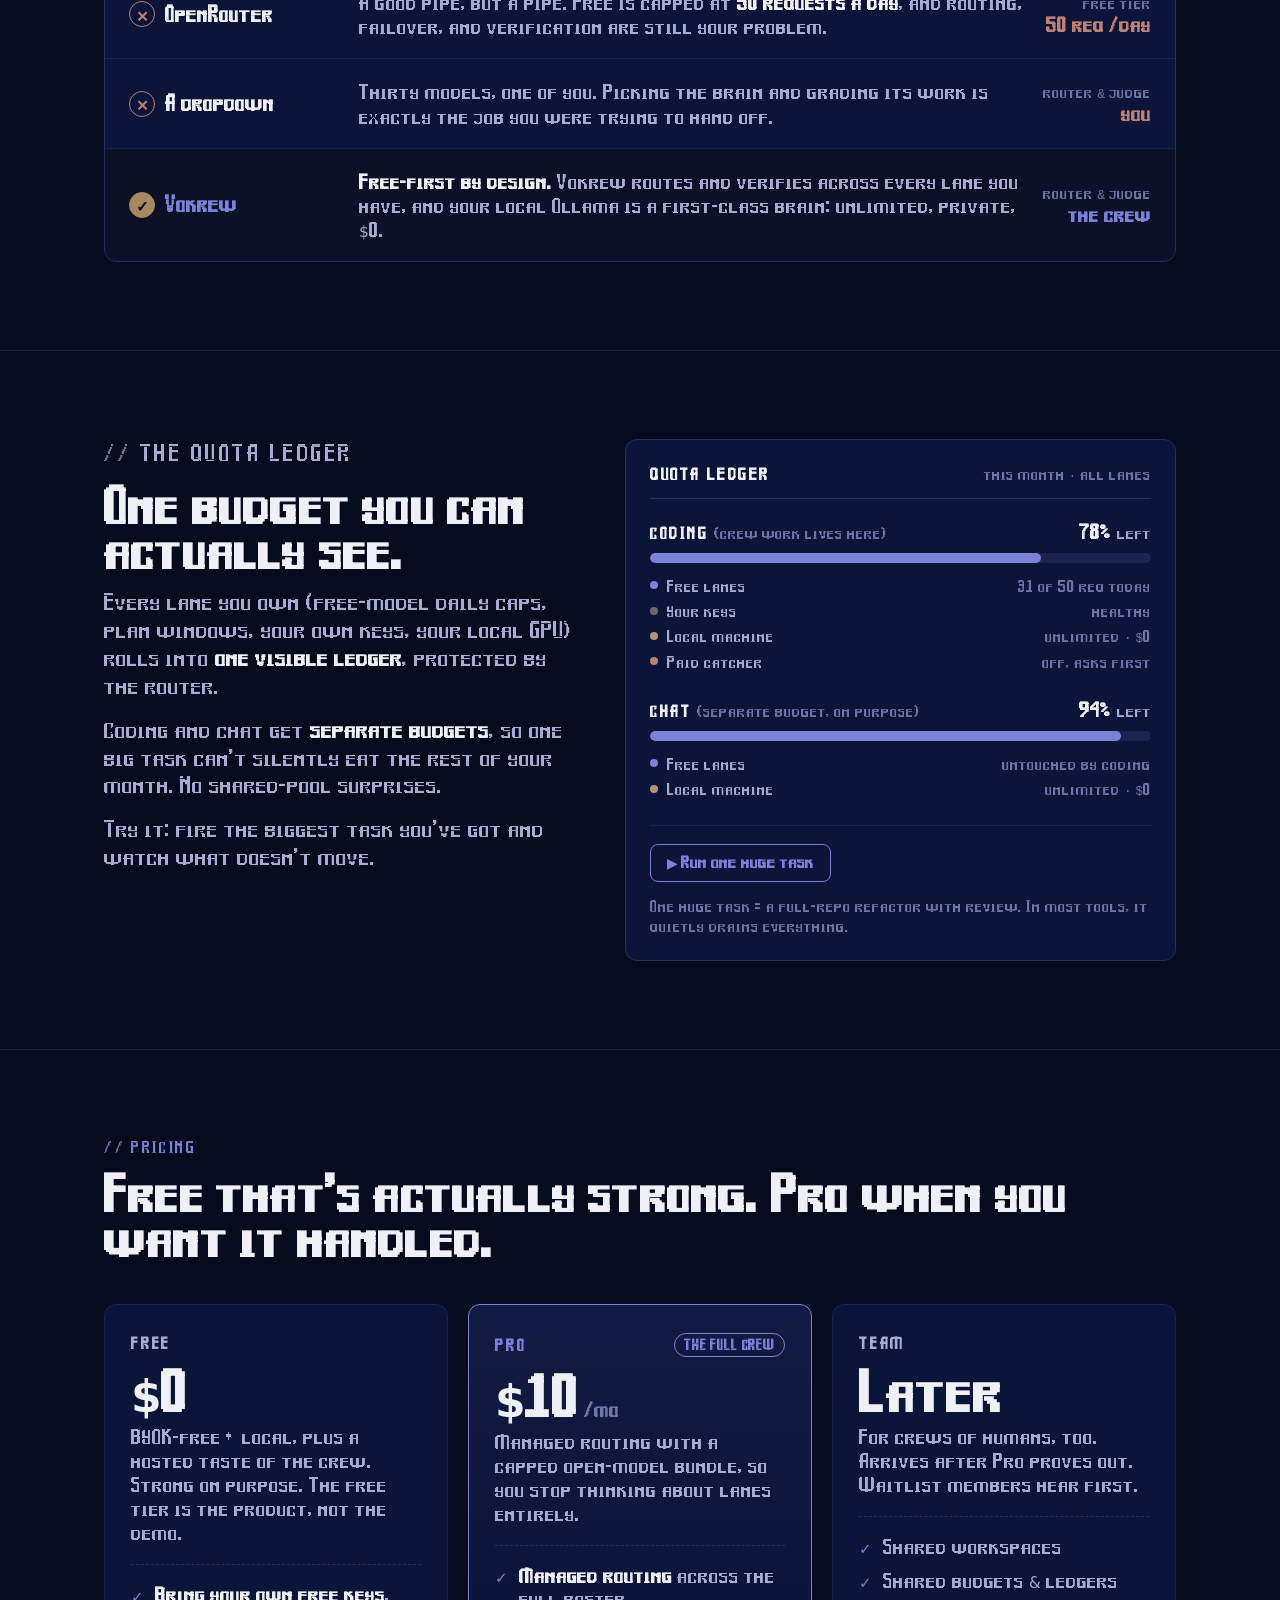
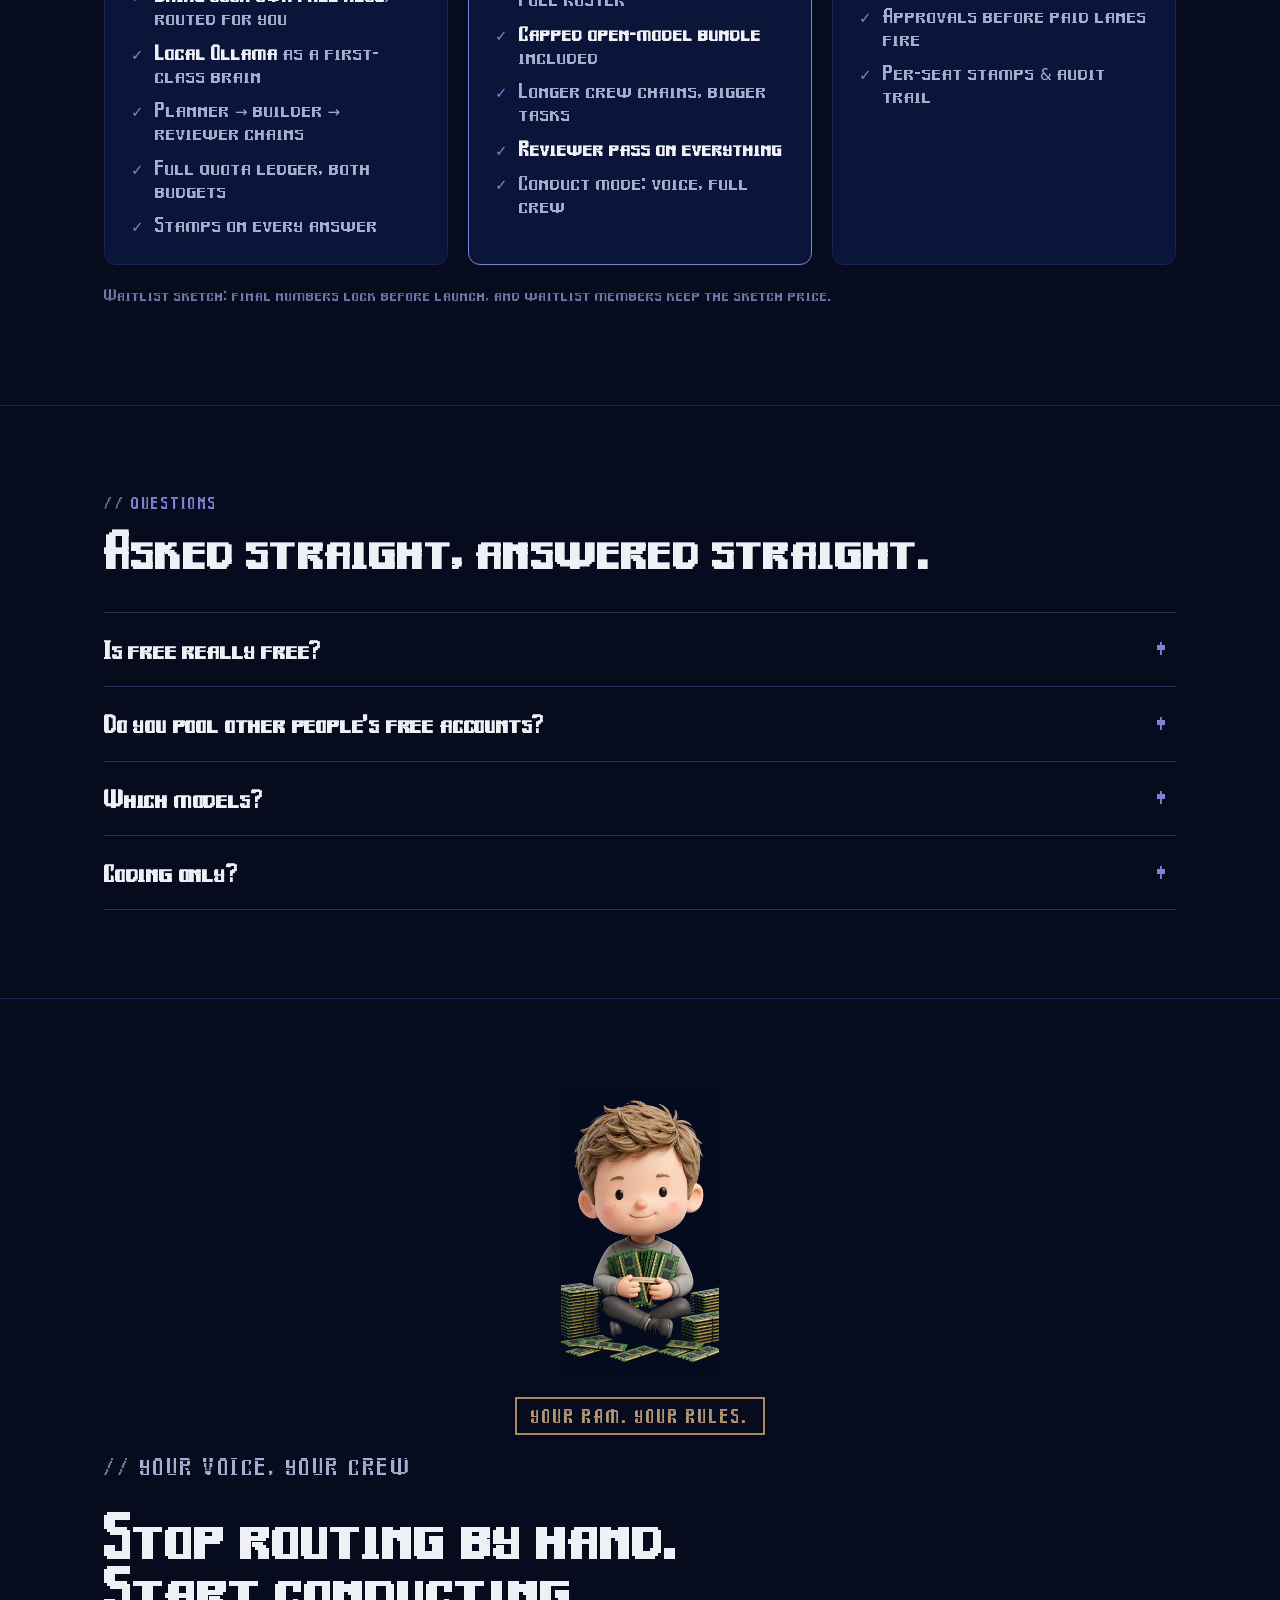
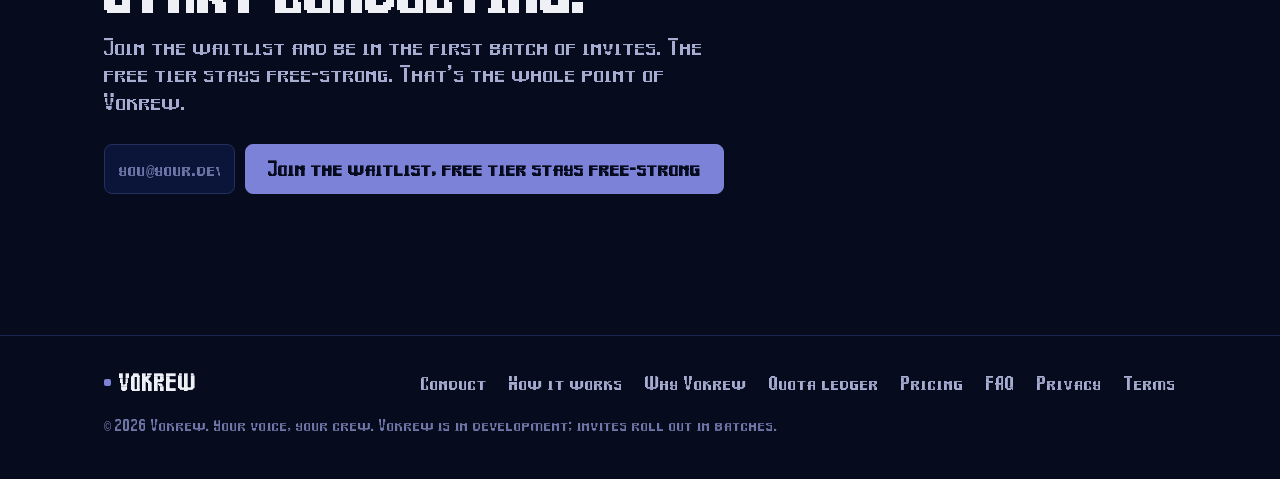
==== commit c588fd96: "site: vibecode-audit fixes — em-dash sweep across all copy, add Privacy Policy and Terms of Use page" ====
--- a/index.html
+++ b/index.html
@@ -7,13 +7,13 @@
     <link rel="canonical" href="https://vokrew.com/">
 <meta property="og:type" content="website">
 <meta property="og:site_name" content="Vokrew">
-<meta property="og:title" content="Vokrew — One prompt. A crew of AIs. Checked before it ships.">
-<meta property="og:description" content="Vokrew routes your prompt to a crew of AIs — one plans, another builds, a different family checks. Free-first, with a visible quota ledger.">
+<meta property="og:title" content="Vokrew: One prompt. A crew of AIs. Checked before it ships.">
+<meta property="og:description" content="Vokrew routes your prompt to a crew of AIs. One plans, another builds, a different family checks. Free-first, with a visible quota ledger.">
 <meta property="og:url" content="https://vokrew.com/">
 <meta name="twitter:card" content="summary">
-<meta name="description" content="Vokrew routes your prompt to a crew of AIs — one plans, another builds, a different family checks. Free-first, with a visible quota ledger." />
+<meta name="description" content="Vokrew routes your prompt to a crew of AIs. One plans, another builds, a different family checks. Free-first, with a visible quota ledger." />
     <link rel="icon" type="image/png" href="/favicon.png" />
-    <title>Vokrew — One prompt. A crew of AIs. Checked before it ships.</title>
+    <title>Vokrew: One prompt. A crew of AIs. Checked before it ships.</title>
     <link rel="preconnect" href="https://fonts.gstatic.com" crossorigin />
     <style>
       @font-face {
@@ -37,7 +37,7 @@
         --lime-ink: #060B1E;
         --sky: #93A5FF;
         --amber: #B29673; /* logo gold: sampled RAM-contact #A88860, lightened ~12% for contrast */
-        --rose: #C08071; /* palette discipline (full-site audit 2026-11-02): retired #ff8296 stray to the band token — the palette's one red */
+        --rose: #C08071; /* palette discipline (full-site audit 2026-11-02): retired #ff8296 stray to the band token, the palette's one red */
         /* Full logo palette (Kevin 2026-11-02 "push it all") - sampled from the locked Altman artwork, files/logos/BRAND.md */
         --gold: #B29673;
         --gold-deep: #A88860;
@@ -413,7 +413,7 @@
         .bar i { transition: none; }
       }
 
-      /* ---------- life layer v2 — four designs, Spark-authored, reviewed; retinted to the locked logo palette 2026-11-02 (gold stamp/done, periwinkle signal + prompt, steel/RAM blues on tiles) ---------- */
+      /* ---------- life layer v2: four designs, Spark-authored, reviewed; retinted to the locked logo palette 2026-11-02 (gold stamp/done, periwinkle signal + prompt, steel/RAM blues on tiles) ---------- */
       .vk-crew{display:grid;grid-template-columns:repeat(4,1fr);gap:8px;margin:0 0 12px}
       .vk-tile{border:1px solid var(--line);background:var(--panel);padding:10px 12px;font-family:var(--mono);font-size:11px;text-transform:uppercase;letter-spacing:.08em;display:flex;align-items:center;gap:8px;border-radius:0;line-height:1}
       .vk-light{width:8px;height:8px;flex:none;background:transparent;border:1px solid var(--dim);border-radius:0}
@@ -433,7 +433,7 @@
       .hero .wrap{position:relative;z-index:1}
       .hero-altman{display:block;height:130px;width:auto;margin:10px 0 4px}
       .final-altman{display:block;height:290px;width:auto;margin:0 auto 20px}
-      /* ---------- Altman idle life — hero Altman is STATIONARY (Kevin 2026-11-02: the wave sprite's arm read broken, wave removed). The seated finale Altman keeps its bob + glint. All animation lives ONLY under (prefers-reduced-motion: no-preference). ---------- */
+      /* ---------- Altman idle life: hero Altman is STATIONARY (Kevin 2026-11-02: the wave sprite's arm read broken, wave removed). The seated finale Altman keeps its bob + glint. All animation lives ONLY under (prefers-reduced-motion: no-preference). ---------- */
       .altman-wrap{position:relative;display:block}
       .hero-altman-wrap{width:fit-content;margin:10px 0 4px}
       .hero-altman-wrap .hero-altman{margin:0}
@@ -443,7 +443,7 @@
       .glint-final{-webkit-mask-image:url(/img/altman-sitting-mask.png);mask-image:url(/img/altman-sitting-mask.png);-webkit-mask-size:100% 100%;mask-size:100% 100%}
       @keyframes vkBob{0%,100%{transform:translateY(0)}50%{transform:translateY(-3px)}}
       @keyframes vkGlint{0%{background-position:130% 0}14%{background-position:-30% 0}100%{background-position:-30% 0}}
-      /* ---------- Slogan lockup — Altman's line beside the hero Altman, short stamp at the finale. Static text; no animation touches it. ---------- */
+      /* ---------- Slogan lockup: Altman's line beside the hero Altman, short stamp at the finale. Static text; no animation touches it. ---------- */
       .hero-altman-row{display:flex;align-items:center;gap:20px;margin:10px 0 4px}
       .hero-altman-row .hero-altman-wrap{margin:0;flex:none}
       .hero-slogan{margin:0;line-height:1.3}
@@ -467,7 +467,7 @@
       <div class="wrap">
         <div class="brandrow">
           <div class="wordmark"><span class="dot"></span>VOKREW <small>your voice, your crew</small></div>
-          <div class="status-pill"><span class="pulse"></span> Waitlist open — invites roll out in batches</div>
+          <div class="status-pill"><span class="pulse"></span> Waitlist open. Invites roll out in batches</div>
         </div>
 
         <div class="hero-grid">
@@ -480,7 +480,7 @@
               <p class="hero-slogan"><span class="hs-strong">YOUR RAM. YOUR RULES.</span><span class="hs-sub">BUILD THE BRAIN YOUR WAY.</span></p>
             </div>
             <p class="hero-sub">
-              Vokrew routes your task to the best free brain first — one model plans, another builds,
+              Vokrew routes your task to the best free brain first. One model plans, another builds,
               a <em>different family</em> checks the work. When a free lane caps out, it fails over
               automatically. You never hit a dead end, and you never burn credit you didn't have to.
             </p>
@@ -489,49 +489,49 @@
               <div class="wl-row">
                 <label class="sr-only" for="email-hero">Email address</label>
                 <input id="email-hero" type="email" name="email" placeholder="you@your.dev" autocomplete="email" />
-                <button class="btn" type="submit">Join the waitlist — free tier stays free-strong</button>
+                <button class="btn" type="submit">Join the waitlist, free tier stays free-strong</button>
               </div>
-              <p class="wl-note" data-wl-note aria-live="polite">Coding first. One email when your invite opens — no drip campaign.</p>
+              <p class="wl-note" data-wl-note aria-live="polite">Coding first. One email when your invite opens. No drip campaign.</p>
             </form>
             <div class="wl-done" data-wl-done role="status">
               <span class="tick">✓</span>
               <div>
                 <p><strong>You're on the list.</strong>
-                We'll write to <span class="mono" data-wl-email></span> when your invite opens. Free tier stays free-strong — that's the deal.</p>
+                We'll write to <span class="mono" data-wl-email></span> when your invite opens. Free tier stays free-strong. That's the deal.</p>
                 <button class="again" type="button" data-wl-again>Use a different email</button>
               </div>
             </div>
 
-            <p class="proof">Vokrew runs on a <b>36-route router already in production</b> for the people building it — free lanes first, paid only as a catcher.</p>
-            <p class="proof"><b>How the app works:</b> Vokrew runs on your own machine first — a small bridge program that talks to your local AI (like Ollama) or your own lanes. This website runs no AI on a server. Start the bridge, it prints a 6-digit code, then open the app <b>on that same device</b> and pair.</p>
+            <p class="proof">Vokrew runs on a <b>36-route router already in production</b> for the people building it. Free lanes first, paid only as a catcher.</p>
+            <p class="proof"><b>How the app works:</b> Vokrew runs on your own machine first: a small bridge program that talks to your local AI (like Ollama) or your own lanes. This website runs no AI on a server. Start the bridge, it prints a 6-digit code, then open the app <b>on that same device</b> and pair.</p>
           </div>
 
           <div class="runpanel" aria-label="Example of a Vokrew crew run">
             <div class="runpanel-head">
               <span class="d"></span><span class="d"></span><span class="d"></span>
-              <span>vokrew — crew run</span>
+              <span>vokrew: crew run</span>
               <button type="button" id="replay-run">↻ replay</button>
             </div>
             <div class="runbody">
-              <div class="run-cmd"><span class="prompt-char">$</span> vokrew run "add rate-limiting to the checkout API — cover the edge cases"</div>
+              <div class="run-cmd"><span class="prompt-char">$</span> vokrew run "add rate-limiting to the checkout API, cover the edge cases"</div>
               <div class="run-step" data-step>
                 <span class="stage">PLAN</span>
-                <span class="what"><b>llama-4-scout</b> — breaks the task down, picks the approach</span>
+                <span class="what"><b>llama-4-scout</b>: breaks the task down, picks the approach</span>
                 <span class="cost"><span class="free">free lane</span> · 0.8s</span>
               </div>
               <div class="run-step" data-step>
                 <span class="stage">BUILD</span>
-                <span class="what"><b>qwen3-coder</b> — writes the patch from the plan</span>
+                <span class="what"><b>qwen3-coder</b>: writes the patch from the plan</span>
                 <span class="cost"><span class="free">free lane</span> · 6.2s</span>
               </div>
               <div class="run-step" data-step>
                 <span class="stage">CHECKS</span>
-                <span class="what"><b>14 passed · 0 failed</b> — scripted, between stages</span>
+                <span class="what"><b>14 passed · 0 failed</b>: scripted, between stages</span>
                 <span class="cost">local · 1.1s</span>
               </div>
               <div class="run-step" data-step>
                 <span class="stage">REVIEW</span>
-                <span class="what"><b>deepseek-v3</b> — a different family reads it cold</span>
+                <span class="what"><b>deepseek-v3</b>: a different family reads it cold</span>
                 <span class="cost"><span class="free">free lane</span> · 2.1s</span>
               </div>
               <div class="run-verdict" data-step>
@@ -551,18 +551,18 @@
           <div class="conduct-copy">
             <p class="label">Signature feature</p>
             <h2>Conduct your crew.</h2>
-            <p><b>Talk to your whole crew at once.</b> You're the conductor: speak, and the crew takes its parts — one plans, one builds, one checks — then answers back out loud.</p>
-            <p>Text works too. But hearing your crew answer is the ten-second “oh, I get it” moment — no wall of tabs, no model dropdown, just you and the podium.</p>
+            <p><b>Talk to your whole crew at once.</b> You're the conductor: speak, and the crew takes its parts: one plans, one builds, one checks, then answers back out loud.</p>
+            <p>Text works too. But hearing your crew answer is the ten-second “oh, I get it” moment. No wall of tabs, no model dropdown, just you and the podium.</p>
           </div>
           <div class="stage-panel">
             <div class="wave" id="wave" aria-hidden="true"></div>
             <button class="conduct-btn" id="conduct-btn" type="button"><span class="mic"></span> Tap to conduct</button>
             <div class="transcript" id="transcript" aria-live="polite">
-              <div class="tline you"><span class="who">You</span><p>“Ship the fix — but check the edge cases first.”</p></div>
-              <div class="tline plan"><span class="who">Planner</span><p>“Plan's set. Splitting it three ways — <b>patch, tests, docs.</b>”</p></div>
+              <div class="tline you"><span class="who">You</span><p>“Ship the fix, but check the edge cases first.”</p></div>
+              <div class="tline plan"><span class="who">Planner</span><p>“Plan's set. Splitting it three ways: <b>patch, tests, docs.</b>”</p></div>
               <div class="tline build"><span class="who">Builder</span><p>“Patch written. Running the scripted checks… <b>14 passed.</b>”</p></div>
-              <div class="tline review"><span class="who">Reviewer</span><p>“Different family, fresh eyes. Edge cases covered — <b>approved.</b>”</p></div>
-              <div class="tline crew"><span class="who">The crew</span><p><b>“Done. Checked before it shipped.”</b> — spoken back to you, out loud.</p></div>
+              <div class="tline review"><span class="who">Reviewer</span><p>“Different family, fresh eyes. Edge cases covered, <b>approved.</b>”</p></div>
+              <div class="tline crew"><span class="who">The crew</span><p><b>“Done. Checked before it shipped.”</b>, spoken back to you, out loud.</p></div>
             </div>
             <p class="conduct-hint">Voice in, voice out. Every spoken answer still carries its stamp.</p>
           </div>
@@ -579,12 +579,12 @@
           <div class="step">
             <span class="num">01</span>
             <h3>Ask once</h3>
-            <p>Code, debug, research, write — one surface, one prompt. No model-picking, no tab-hopping, no “which one is good at this again?”</p>
+            <p>Code, debug, research, write. One surface, one prompt. No model-picking, no tab-hopping, no “which one is good at this again?”</p>
           </div>
           <div class="step">
             <span class="num">02</span>
             <h3>The crew works</h3>
-            <p>Planner → executor → cross-family reviewer, with scripted checks between stages — not vibes. If a free lane caps mid-task, the next lane picks it up.</p>
+            <p>Planner → executor → cross-family reviewer, with scripted checks between stages, not vibes. If a free lane caps mid-task, the next lane picks it up.</p>
             <div class="flowline"><b>plan</b> <span class="arr">→</span> <b>build</b> <span class="arr">→</span> <b>checks</b> <span class="arr">→</span> <b>review</b> <span class="arr">→</span> <b>ship</b></div>
           </div>
           <div class="step">
@@ -595,7 +595,7 @@
               <span><i class="tier-dot t-free"></i> free lane</span>
               <span><i class="tier-dot t-keys"></i> your keys</span>
               <span><i class="tier-dot t-local"></i> your local machine</span>
-              <span><i class="tier-dot t-paid"></i> paid — only when you say so</span>
+              <span><i class="tier-dot t-paid"></i> paid: only when you say so</span>
             </div>
           </div>
         </div>
@@ -607,7 +607,7 @@
       <div class="wrap">
         <p class="label">The honest comparison</p>
         <h2>Why not just Poe, OpenRouter, or a model dropdown?</h2>
-        <p class="lede">Because their free tiers keep shrinking, and a dropdown hands the two hardest jobs — routing and judging — right back to you.</p>
+        <p class="lede">Because their free tiers keep shrinking, and a dropdown hands the two hardest jobs, routing and judging, right back to you.</p>
         <div class="versus">
           <div class="vrow">
             <span class="who"><span class="vmark no">✕</span> Poe</span>
@@ -616,7 +616,7 @@
           </div>
           <div class="vrow">
             <span class="who"><span class="vmark no">✕</span> OpenRouter</span>
-            <p>A good pipe — but a pipe. Free is capped at <b>50 requests a day</b>, and routing, failover, and verification are still your problem.</p>
+            <p>A good pipe, but a pipe. Free is capped at <b>50 requests a day</b>, and routing, failover, and verification are still your problem.</p>
             <span class="vstat">free tier<b>50 req /day</b></span>
           </div>
           <div class="vrow">
@@ -626,7 +626,7 @@
           </div>
           <div class="vrow vokrew">
             <span class="who"><span class="vmark yes">✓</span> Vokrew</span>
-            <p><b>Free-first by design.</b> Vokrew routes and verifies across every lane you have — and your local Ollama is a first-class brain: unlimited, private, $0.</p>
+            <p><b>Free-first by design.</b> Vokrew routes and verifies across every lane you have, and your local Ollama is a first-class brain: unlimited, private, $0.</p>
             <span class="vstat">router &amp; judge<b>the crew</b></span>
           </div>
         </div>
@@ -640,7 +640,7 @@
           <div class="ledger-copy">
             <p class="label">The quota ledger</p>
             <h2>One budget you can actually see.</h2>
-            <p>Every lane you own — free-model daily caps, plan windows, your own keys, your local GPU — rolls into <b>one visible ledger</b>, protected by the router.</p>
+            <p>Every lane you own (free-model daily caps, plan windows, your own keys, your local GPU) rolls into <b>one visible ledger</b>, protected by the router.</p>
             <p>Coding and chat get <b>separate budgets</b>, so one big task can't silently eat the rest of your month. No shared-pool surprises.</p>
             <p>Try it: fire the biggest task you've got and watch what doesn't move.</p>
           </div>
@@ -649,7 +649,7 @@
               <div class="ledger-head"><b>QUOTA LEDGER</b><span>this month · all lanes</span></div>
               <div class="budget">
                 <div class="budget-top">
-                  <span class="name">CODING <em>— crew work lives here</em></span>
+                  <span class="name">CODING <em>(crew work lives here)</em></span>
                   <span class="pct"><b id="coding-pct">78%</b> left</span>
                 </div>
                 <div class="bar" id="coding-bar"><i style="width:78%"></i></div>
@@ -657,12 +657,12 @@
                   <span><i class="tier-dot t-free"></i> Free lanes <span class="amt" id="coding-free">31 of 50 req today</span></span>
                   <span><i class="tier-dot t-keys"></i> Your keys <span class="amt">healthy</span></span>
                   <span><i class="tier-dot t-local"></i> Local machine <span class="amt">unlimited · $0</span></span>
-                  <span><i class="tier-dot t-paid"></i> Paid catcher <span class="amt">off — asks first</span></span>
+                  <span><i class="tier-dot t-paid"></i> Paid catcher <span class="amt">off, asks first</span></span>
                 </div>
               </div>
               <div class="budget">
                 <div class="budget-top">
-                  <span class="name">CHAT <em>— separate budget, on purpose</em></span>
+                  <span class="name">CHAT <em>(separate budget, on purpose)</em></span>
                   <span class="pct"><b id="chat-pct">94%</b> left</span>
                 </div>
                 <div class="bar" id="chat-bar"><i style="width:94%"></i></div>
@@ -691,9 +691,9 @@
           <div class="plan">
             <span class="pname">Free</span>
             <div class="price">$0</div>
-            <p class="pdesc">BYOK-free + local, plus a hosted taste of the crew. Strong on purpose — the free tier is the product, not the demo.</p>
+            <p class="pdesc">BYOK-free + local, plus a hosted taste of the crew. Strong on purpose. The free tier is the product, not the demo.</p>
             <ul>
-              <li><b>Bring your own free keys</b> — routed for you</li>
+              <li><b>Bring your own free keys</b>, routed for you</li>
               <li><b>Local Ollama</b> as a first-class brain</li>
               <li>Planner → builder → reviewer chains</li>
               <li>Full quota ledger, both budgets</li>
@@ -703,19 +703,19 @@
           <div class="plan pro">
             <span class="pname">Pro <span class="ptag">The full crew</span></span>
             <div class="price">$10<small> /mo</small></div>
-            <p class="pdesc">Managed routing with a capped open-model bundle — you stop thinking about lanes entirely.</p>
+            <p class="pdesc">Managed routing with a capped open-model bundle, so you stop thinking about lanes entirely.</p>
             <ul>
               <li><b>Managed routing</b> across the full roster</li>
               <li><b>Capped open-model bundle</b> included</li>
               <li>Longer crew chains, bigger tasks</li>
               <li><b>Reviewer pass on everything</b></li>
-              <li>Conduct mode — voice, full crew</li>
+              <li>Conduct mode: voice, full crew</li>
             </ul>
           </div>
           <div class="plan">
             <span class="pname">Team</span>
             <div class="price">Later</div>
-            <p class="pdesc">For crews of humans, too. Arrives after Pro proves out — waitlist members hear first.</p>
+            <p class="pdesc">For crews of humans, too. Arrives after Pro proves out. Waitlist members hear first.</p>
             <ul>
               <li>Shared workspaces</li>
               <li>Shared budgets &amp; ledgers</li>
@@ -724,7 +724,7 @@
             </ul>
           </div>
         </div>
-        <p class="sketch-note">Waitlist sketch — final numbers lock before launch, and waitlist members keep the sketch price.</p>
+        <p class="sketch-note">Waitlist sketch: final numbers lock before launch, and waitlist members keep the sketch price.</p>
       </div>
     </section>
 
@@ -736,19 +736,19 @@
         <div class="faq-list">
           <details class="faq">
             <summary>Is free really free?</summary>
-            <div class="a">Yes. Routes run on <b>your free keys, your local models, and capped hosted lanes</b> first — in that spirit, every time. Paid only fires when you say so: Vokrew asks before it ever spends a cent of yours.</div>
+            <div class="a">Yes. Routes run on <b>your free keys, your local models, and capped hosted lanes</b> first, in that spirit, every time. Paid only fires when you say so: Vokrew asks before it ever spends a cent of yours.</div>
           </details>
           <details class="faq">
             <summary>Do you pool other people's free accounts?</summary>
-            <div class="a"><span class="never">No. Never.</span> Your keys are yours, your quota is yours, and nobody else's usage touches it. Nothing is pooled, shared, or resold — that's how platforms get shut down, and it's not a foundation we'd build on.</div>
+            <div class="a"><span class="never">No. Never.</span> Your keys are yours, your quota is yours, and nobody else's usage touches it. Nothing is pooled, shared, or resold. That's how platforms get shut down, and it's not a foundation we'd build on.</div>
           </details>
           <details class="faq">
             <summary>Which models?</summary>
-            <div class="a">Dozens of free routes at the router level — <b>36 today</b> — plus the major providers when you bring your own keys, and your local Ollama models. The roster rotates as free lanes open and close; the router tracks it so you don't have to.</div>
+            <div class="a">Dozens of free routes at the router level (<b>36 today</b>), plus the major providers when you bring your own keys, and your local Ollama models. The roster rotates as free lanes open and close; the router tracks it so you don't have to.</div>
           </details>
           <details class="faq">
             <summary>Coding only?</summary>
-            <div class="a"><b>Coding first</b> — that's where the crew earns its keep today. The chat face follows on the same core: same router, same ledger, same stamps, its own separate budget.</div>
+            <div class="a"><b>Coding first</b>: that's where the crew earns its keep today. The chat face follows on the same core: same router, same ledger, same stamps, its own separate budget.</div>
           </details>
         </div>
       </div>
@@ -764,12 +764,12 @@
         <p class="altman-stamp">YOUR RAM. YOUR RULES.</p>
         <p class="label">Your voice, your crew</p>
         <h2>Stop routing by hand. Start conducting.</h2>
-        <p>Join the waitlist and be in the first batch of invites. The free tier stays free-strong — that's the whole point of Vokrew.</p>
+        <p>Join the waitlist and be in the first batch of invites. The free tier stays free-strong. That's the whole point of Vokrew.</p>
         <form class="waitlist" data-waitlist novalidate action="/api/waitlist" method="post">
           <div class="wl-row">
             <label class="sr-only" for="email-final">Email address</label>
             <input id="email-final" type="email" name="email" placeholder="you@your.dev" autocomplete="email" />
-            <button class="btn" type="submit">Join the waitlist — free tier stays free-strong</button>
+            <button class="btn" type="submit">Join the waitlist, free tier stays free-strong</button>
           </div>
           <p class="wl-note" data-wl-note aria-live="polite"></p>
         </form>
@@ -777,7 +777,7 @@
           <span class="tick">✓</span>
           <div>
             <p><strong>You're on the list.</strong>
-            We'll write to <span class="mono" data-wl-email></span> when your invite opens. Free tier stays free-strong — that's the deal.</p>
+            We'll write to <span class="mono" data-wl-email></span> when your invite opens. Free tier stays free-strong. That's the deal.</p>
             <button class="again" type="button" data-wl-again>Use a different email</button>
           </div>
         </div>
@@ -795,8 +795,10 @@
             <a href="#ledger">Quota ledger</a>
             <a href="#pricing">Pricing</a>
             <a href="#faq">FAQ</a>
+            <a href="/privacy/">Privacy</a>
+            <a href="/terms/">Terms</a>
           </nav>
-          <small>© 2026 Vokrew — your voice, your crew. Vokrew is in development; invites roll out in batches.</small>
+          <small>© 2026 Vokrew. Your voice, your crew. Vokrew is in development; invites roll out in batches.</small>
         </div>
       </div>
     </footer>
@@ -820,7 +822,7 @@
             if (!isEmail(v)) {
               input.classList.add("invalid");
               input.focus();
-              if (note) { note.textContent = "That email doesn't look complete — check it and try again."; note.classList.add("err"); }
+              if (note) { note.textContent = "That email doesn't look complete. Check it and try again."; note.classList.add("err"); }
               return;
             }
             input.classList.remove("invalid");
@@ -841,7 +843,7 @@
             }).catch(function () {
               if (btn) { btn.disabled = false; }
               input.classList.add("invalid");
-              if (note) { note.textContent = "Something went wrong — check your connection and try again."; note.classList.add("err"); }
+              if (note) { note.textContent = "Something went wrong. Check your connection and try again."; note.classList.add("err"); }
             });
           });
           input.addEventListener("input", function () {
@@ -925,7 +927,7 @@
           codingBar.classList.add("warn");
           codingPct.textContent = "26%";
           codingFree.textContent = "4 of 50 req today";
-          simNote.innerHTML = "That refactor burned <b>52 points of coding budget</b> — planner, builder, checks, reviewer, two failovers. Chat never felt it: <b>94%, untouched.</b> Separate budgets, no silent drain.";
+          simNote.innerHTML = "That refactor burned <b>52 points of coding budget</b>: planner, builder, checks, reviewer, two failovers. Chat never felt it: <b>94%, untouched.</b> Separate budgets, no silent drain.";
           simBtn.disabled = true;
           simBtn.textContent = "✓ Huge task absorbed";
           simReset.hidden = false;
@@ -945,7 +947,7 @@
 
     
     <script>
-      /* life layer v2 — authored by Muse Spark (muse-spark-1.3); tail completed + reviewed by Casey */
+      /* life layer v2: authored by Muse Spark (muse-spark-1.3); tail completed + reviewed by Casey */
 
       (()=>{
       var d=document,rm=false;
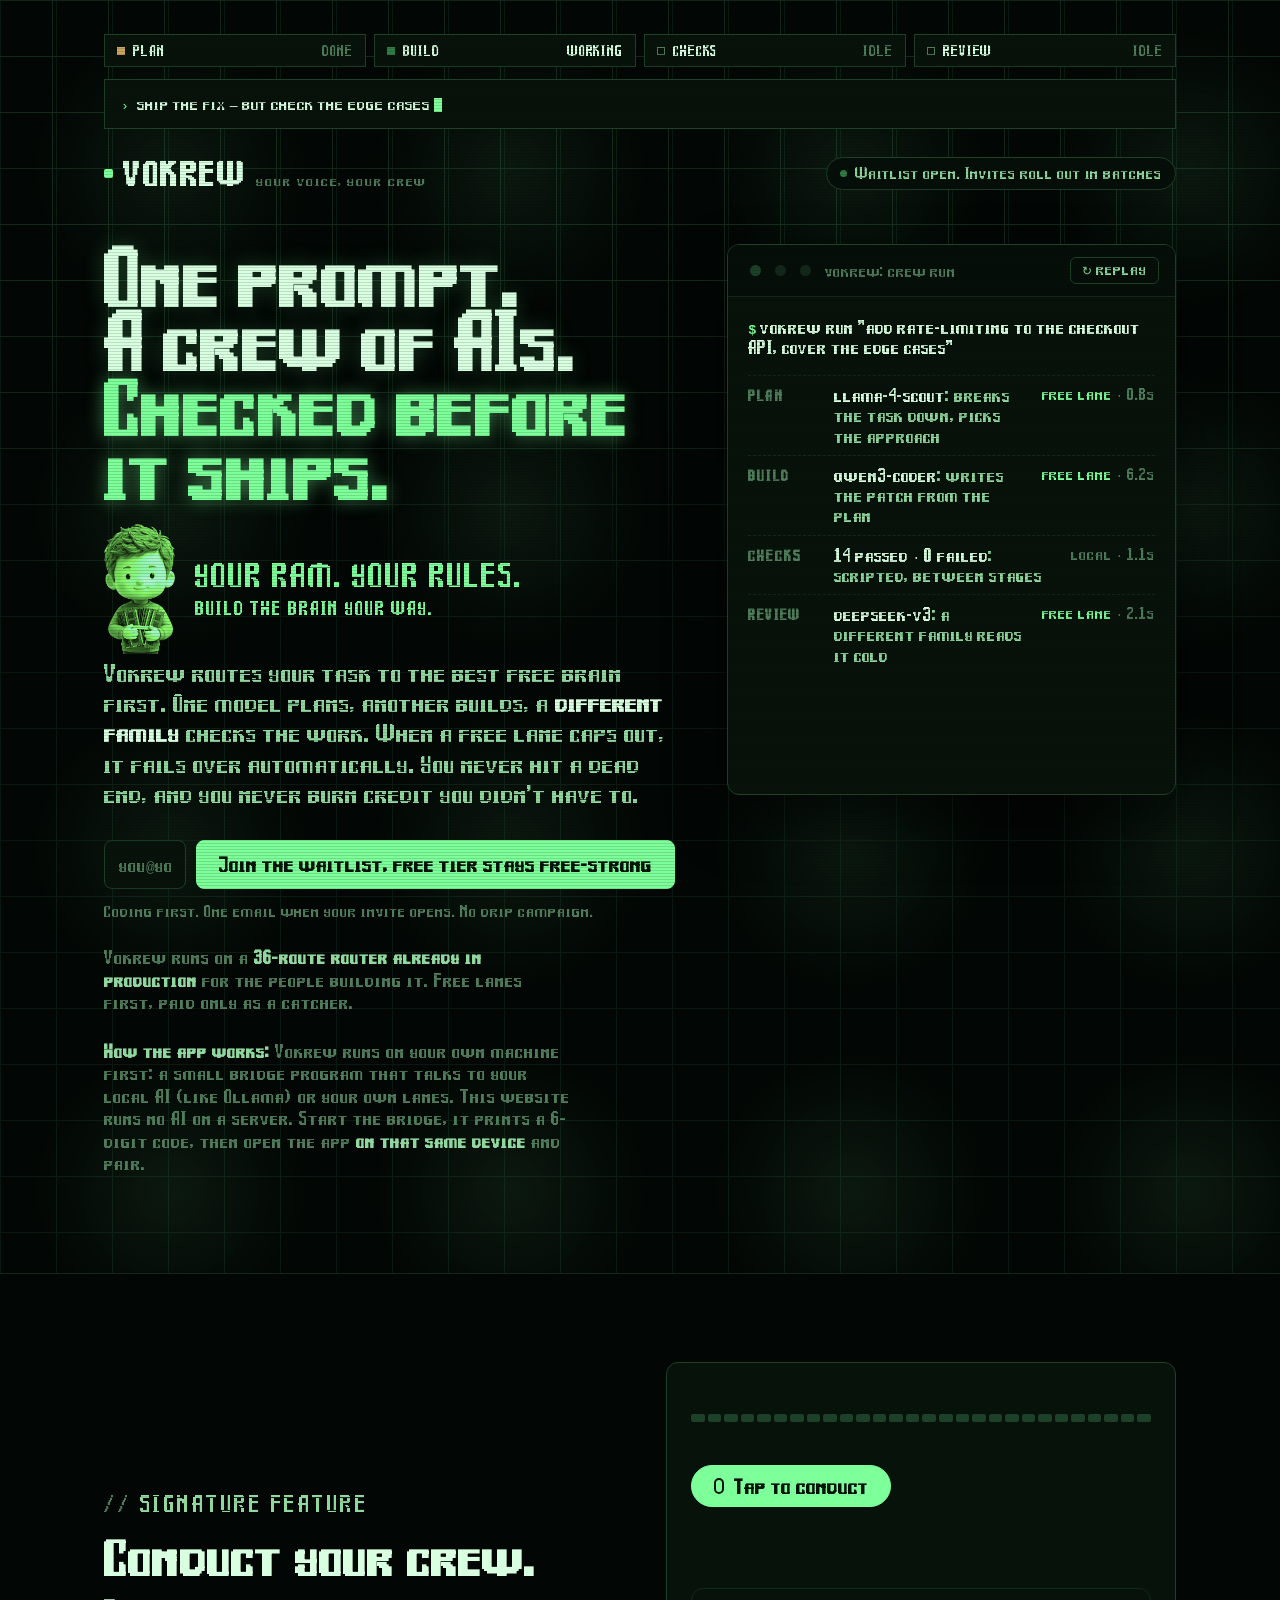
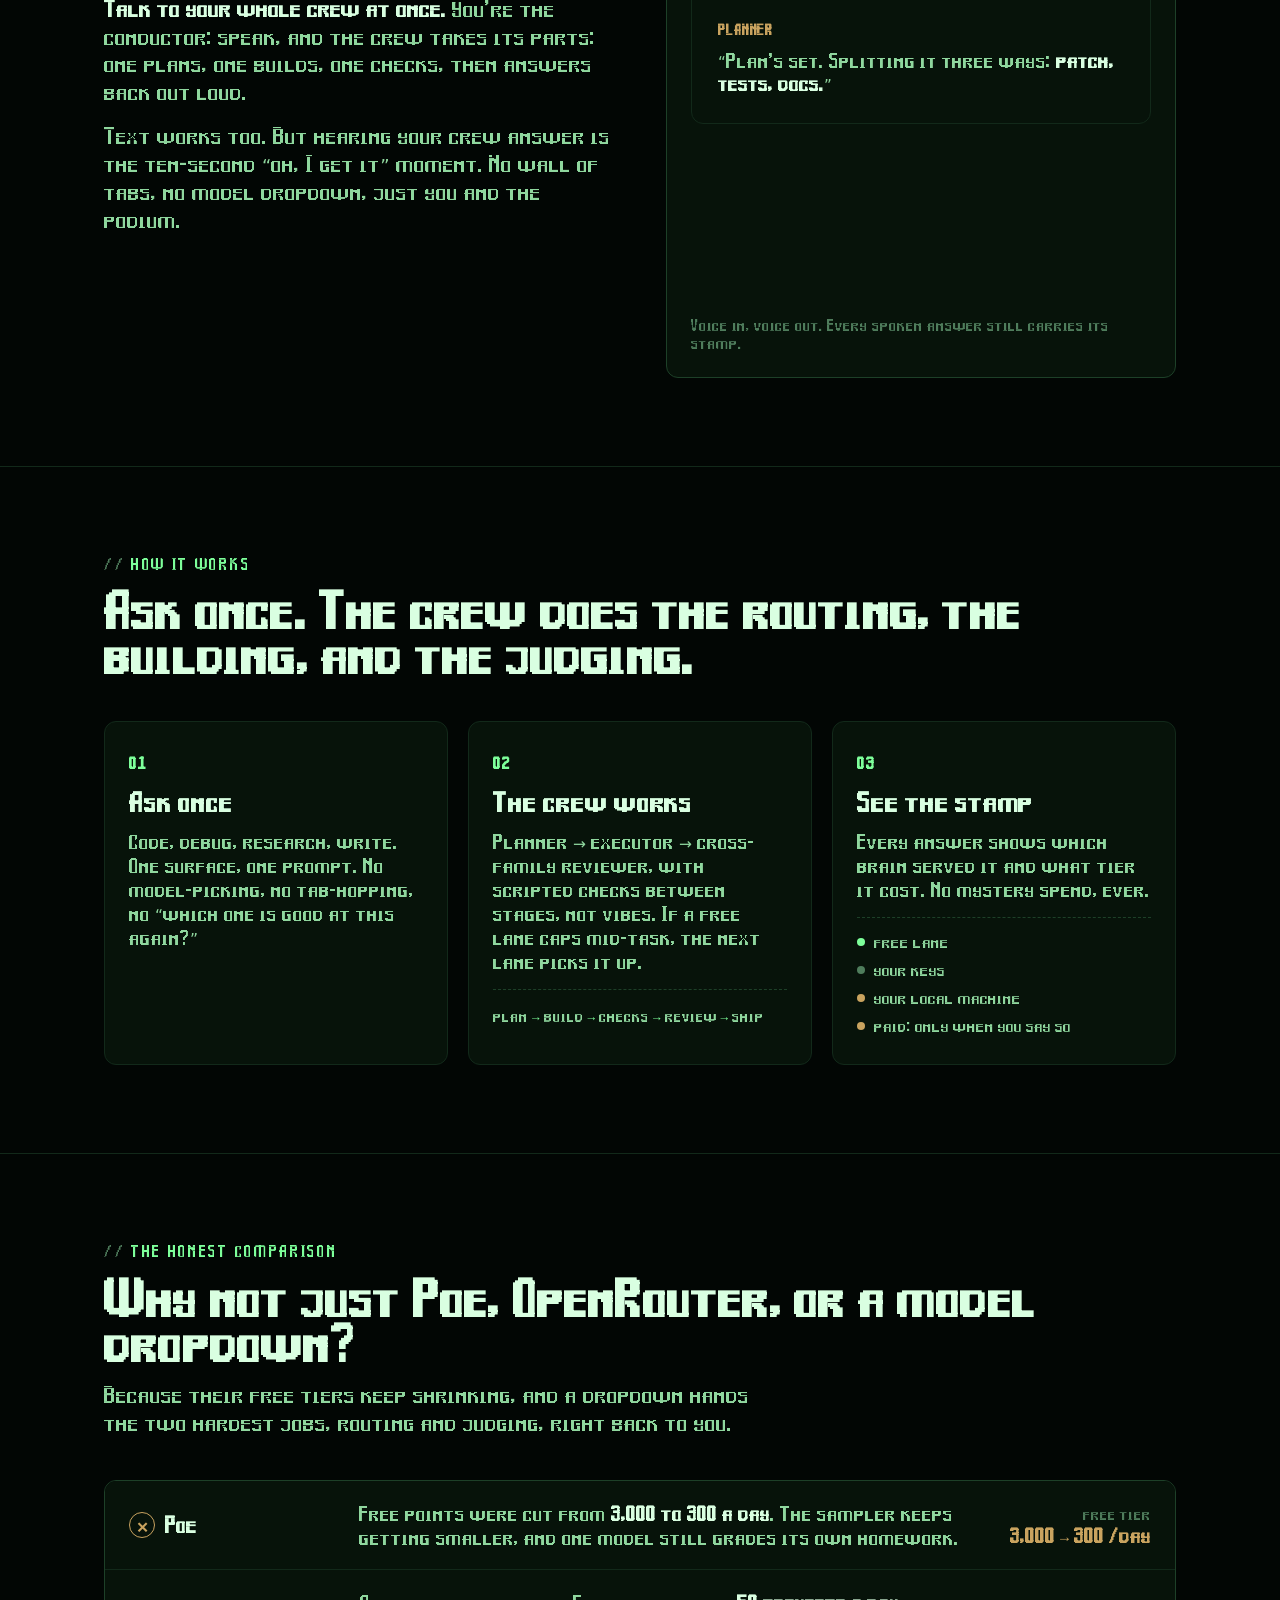
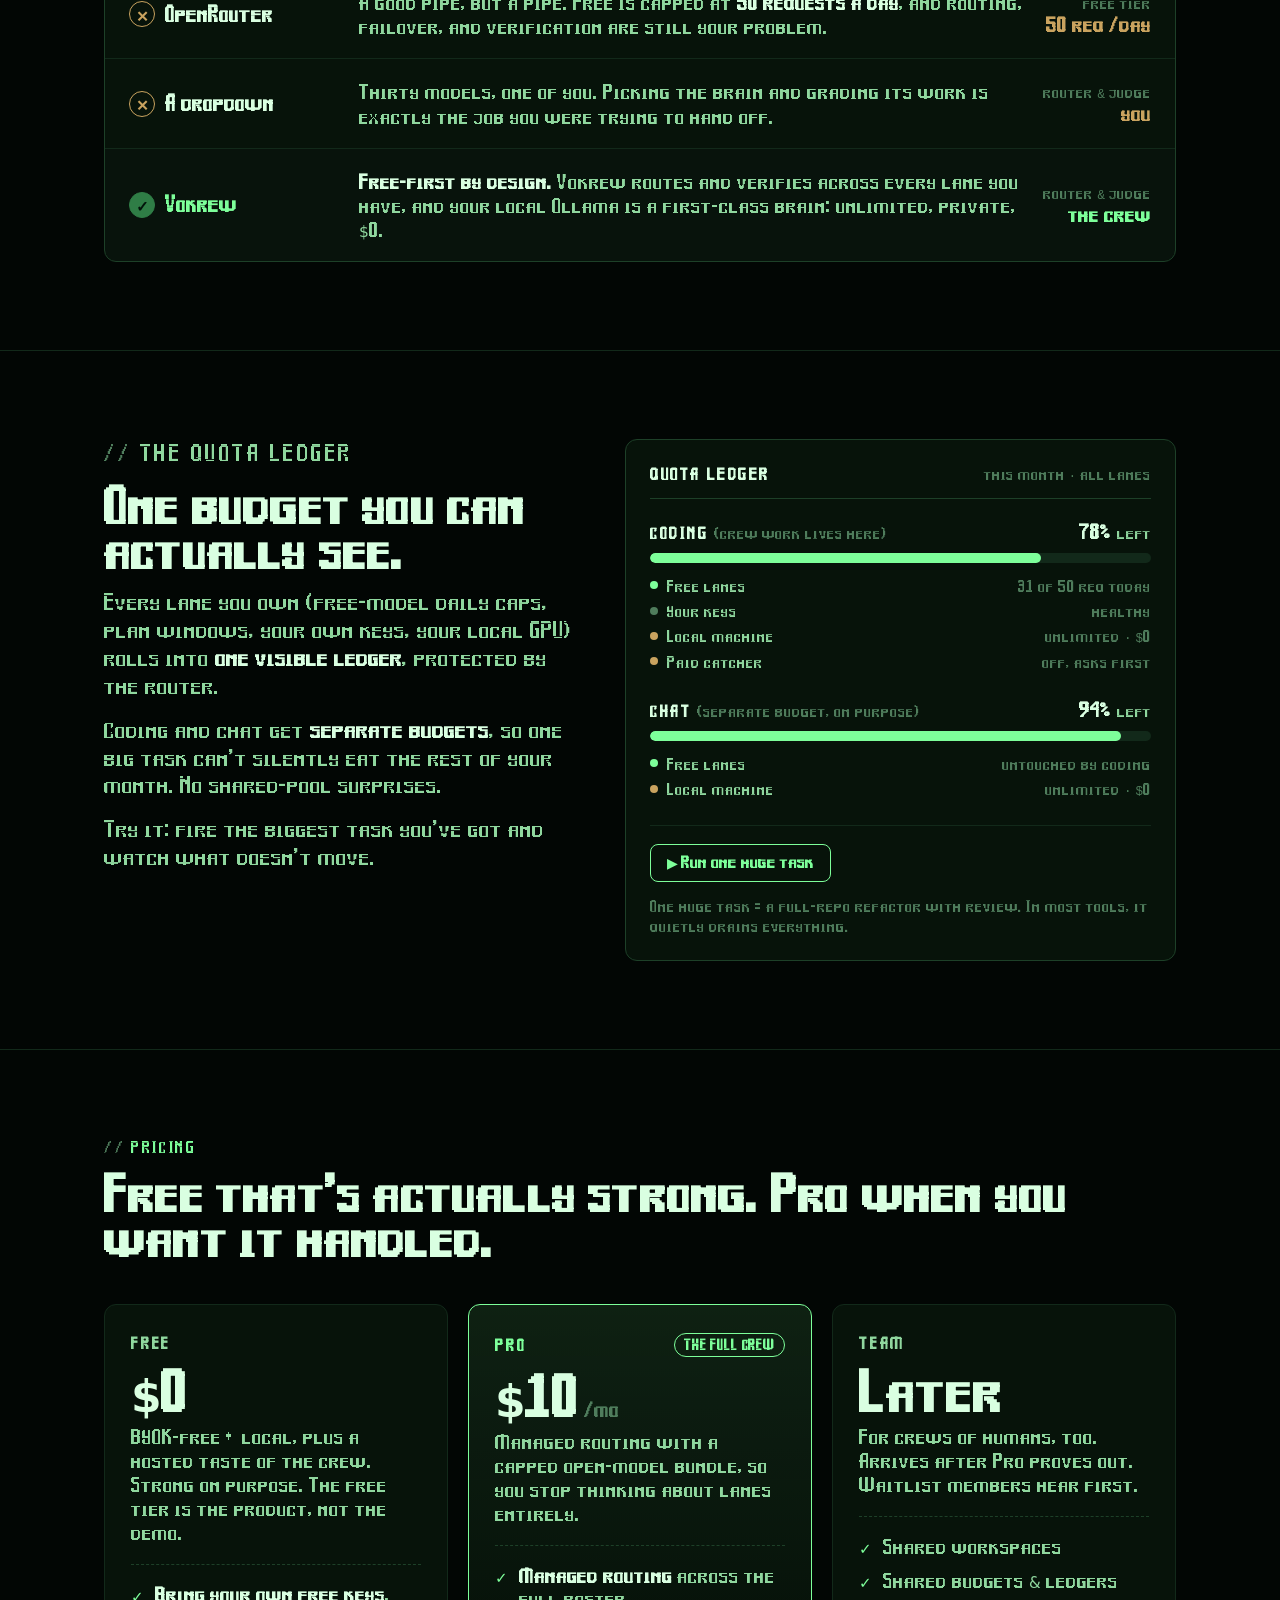
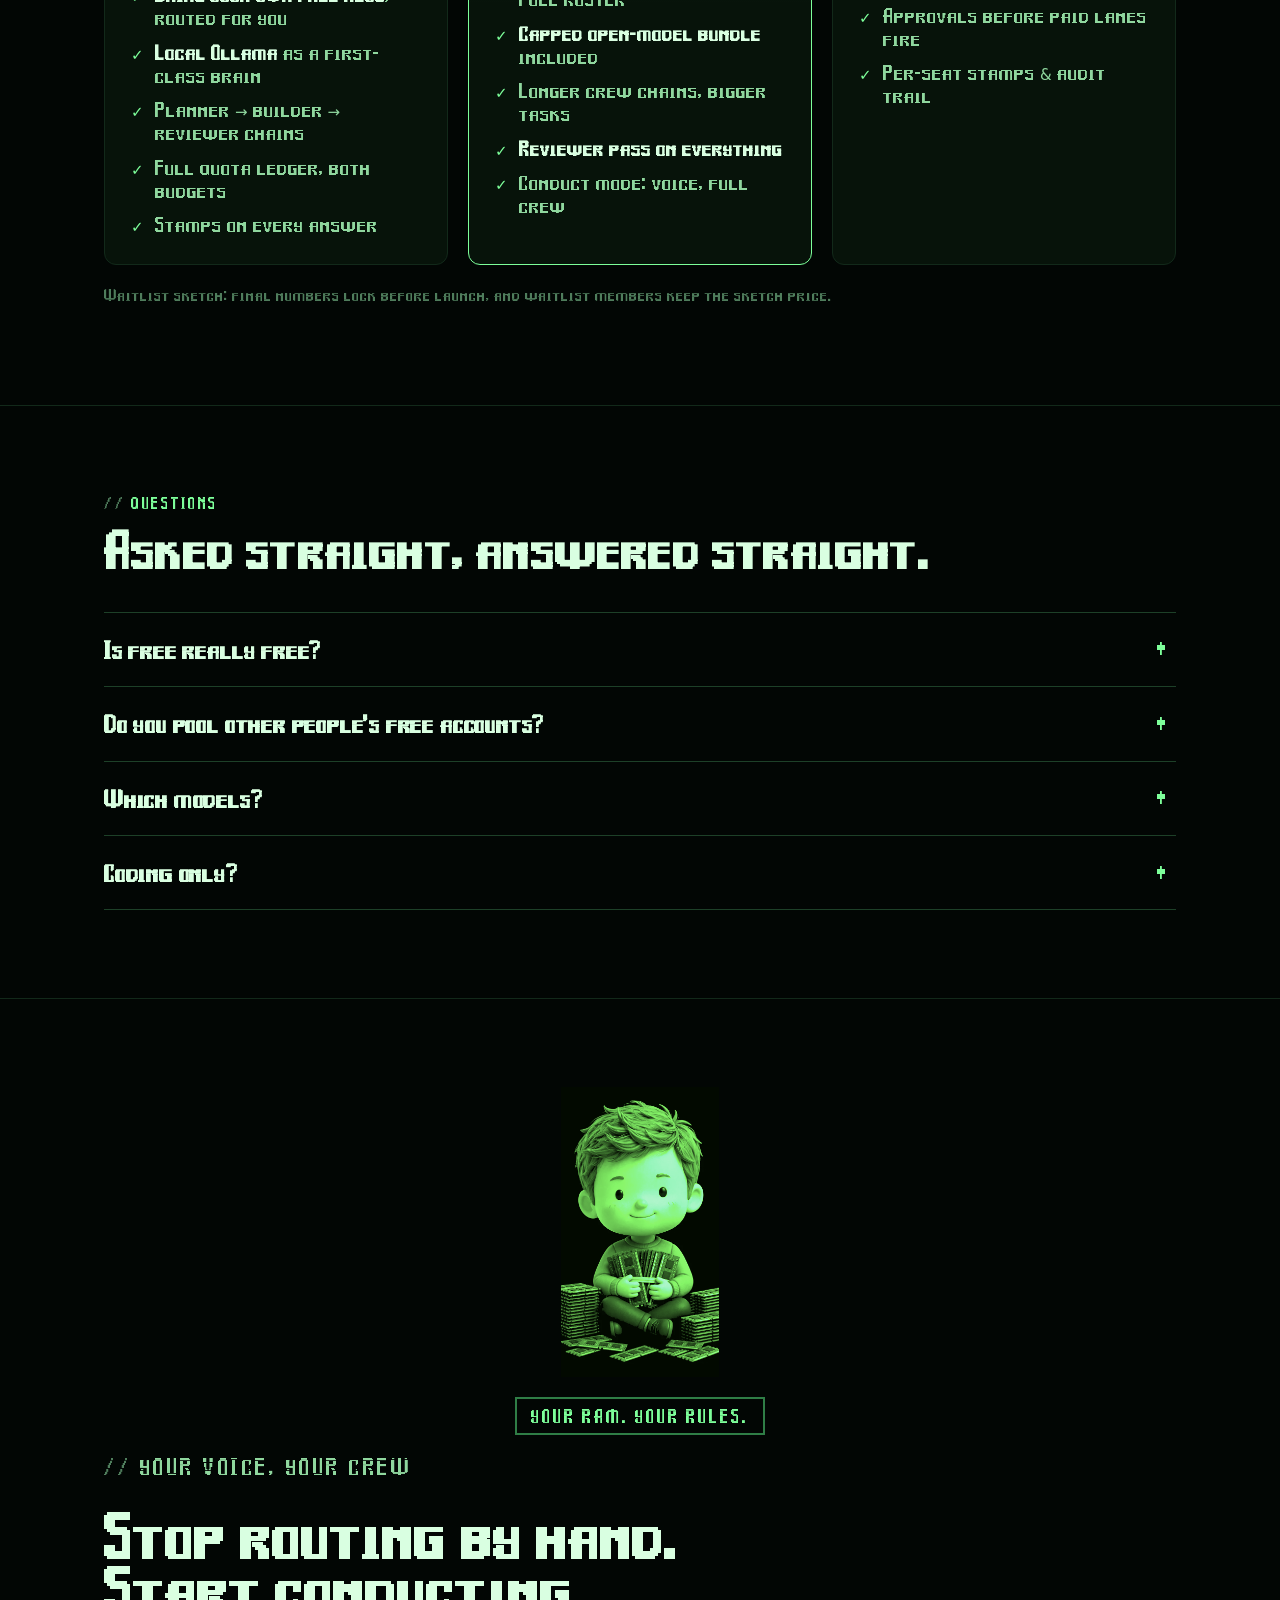
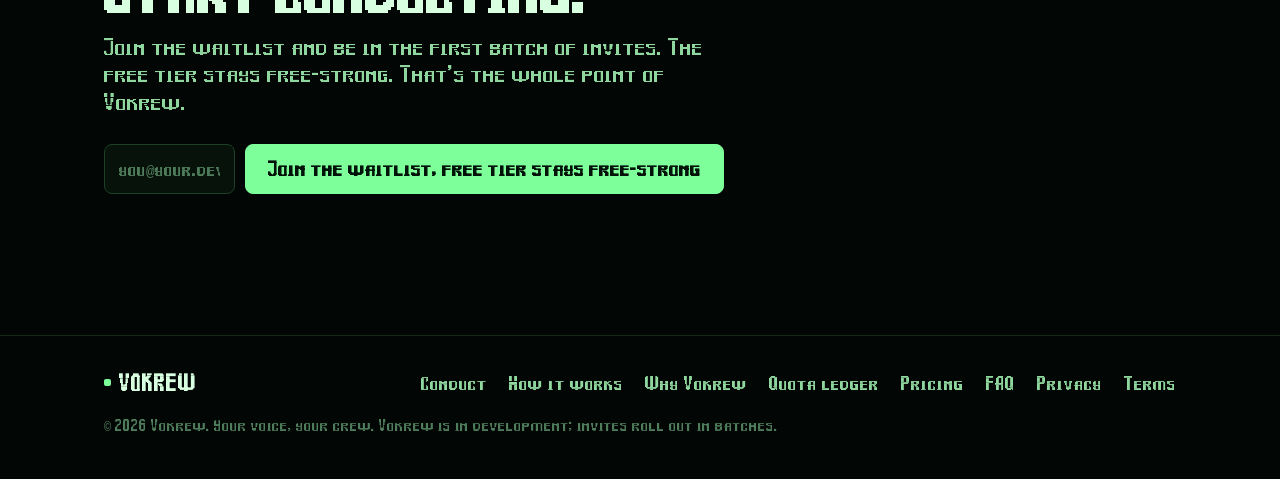
==== commit 2e9df1ab: "site: re-skin to match the app — Pip-Boy phosphor palette sampled from live app captures (#7dff9a / " ====
--- a/index.html
+++ b/index.html
@@ -23,27 +23,30 @@
         font-display: swap;
       }
       :root {
-        --bg: #060B1E;
-        --bg-raise: #0A1029;
-        --panel: #0B1439;
-        --panel-2: #111C4A;
-        --line: #26305C;
-        --line-soft: #1A2450;
-        --ink: #EEF0F6;
-        --mut: #A6ADD0;
-        --dim: #6E77A8;
-        --lime: #7D82D9;
-        --lime-deep: #5B61C4;
-        --lime-ink: #060B1E;
-        --sky: #93A5FF;
-        --amber: #B29673; /* logo gold: sampled RAM-contact #A88860, lightened ~12% for contrast */
-        --rose: #C08071; /* palette discipline (full-site audit 2026-11-02): retired #ff8296 stray to the band token, the palette's one red */
-        /* Full logo palette (Kevin 2026-11-02 "push it all") - sampled from the locked Altman artwork, files/logos/BRAND.md */
-        --gold: #B29673;
-        --gold-deep: #A88860;
-        --ram: #408048;
-        --steel: #6E6965;
-        --band: #C08071; /* rubber-band red: sampled #B76F5E, lightened for contrast */
+        /* App-matched palette (Kevin 2026-11-09 "match the app"): sampled from the
+           live Vokrew app captures — phosphor green #7dff9a, UI green #2f7d46,
+           deep green-black grounds #050e08 / #0a190e. Monochrome green discipline
+           like the app; one amber kept only for form-error signalling. */
+        --bg: #020604;
+        --bg-raise: #050E08;
+        --panel: #07130A;
+        --panel-2: #0A1A0E;
+        --line: #1D4028;
+        --line-soft: #12291A;
+        --ink: #D9FFE1;
+        --mut: #8FD79E;
+        --dim: #4F7D5C;
+        --lime: #7DFF9A;
+        --lime-deep: #2F7D46;
+        --lime-ink: #02140A;
+        --sky: #62C778;
+        --amber: #C9A35F;
+        --rose: #C9A35F;
+        --gold: #7DFF9A;
+        --gold-deep: #2F7D46;
+        --ram: #2F7D46;
+        --steel: #4F7D5C;
+        --band: #C9A35F;
         --mono: "Vokrew Pixel", ui-monospace, monospace;
         --sans: "Vokrew Pixel", system-ui, sans-serif;
       }
@@ -137,8 +140,19 @@
         font-size: clamp(40px, 5.6vw, 62px);
         font-weight: 900; letter-spacing: -0.025em; line-height: 1.04;
         margin: 0 0 22px;
-      }
-      h1 .hl { color: var(--lime); }
+        text-shadow: 0 0 22px rgba(125,255,154,0.22);
+      }
+      h1 .hl { color: var(--lime); text-shadow: 0 0 18px rgba(125,255,154,0.45); }
+      /* CRT scanline overlay — the app's phosphor-screen finish (Kevin 2026-11-09) */
+      body::after {
+        content: ""; position: fixed; inset: 0; z-index: 60; pointer-events: none;
+        background: repeating-linear-gradient(to bottom, rgba(0,0,0,0.13) 0 1px, transparent 1px 3px);
+        mix-blend-mode: multiply;
+      }
+      /* Altman art rendered as green phosphor duotone so the mascot sits in the app's world */
+      .hero-altman, .final-altman {
+        filter: grayscale(1) sepia(1) hue-rotate(62deg) saturate(2.4) brightness(0.94) contrast(1.05);
+      }
       .hero-sub { color: var(--mut); font-size: 19px; line-height: 1.6; margin: 0 0 30px; max-width: 54ch; }
       .hero-sub em { color: var(--ink); font-style: normal; font-weight: 600; }
 
@@ -152,8 +166,8 @@
         padding: 14px; outline: none;
       }
       .wl-row input::placeholder { color: var(--dim); }
-      .wl-row input:focus { border-color: var(--lime); box-shadow: 0 0 0 3px rgba(125,130,217,0.18); }
-      .wl-row input.invalid { border-color: var(--band); box-shadow: 0 0 0 3px rgba(192,128,113,0.15); }
+      .wl-row input:focus { border-color: var(--lime); box-shadow: 0 0 0 3px rgba(125,255,154,0.18); }
+      .wl-row input.invalid { border-color: var(--band); box-shadow: 0 0 0 3px rgba(201,163,95,0.15); }
       .btn {
         flex: none; cursor: pointer;
         background: var(--lime); color: var(--lime-ink);
@@ -168,7 +182,7 @@
       .wl-note.err { color: var(--band); }
       .wl-done {
         display: none; align-items: flex-start; gap: 14px;
-        background: rgba(125,130,217,0.07); border: 1px solid rgba(125,130,217,0.45);
+        background: rgba(125,255,154,0.07); border: 1px solid rgba(125,255,154,0.45);
         border-radius: 10px; padding: 18px 20px; max-width: 560px;
       }
       .wl-done.show { display: flex; }
@@ -296,7 +310,7 @@
       .vmark { font-family: var(--mono); font-weight: 700; font-size: 15px; width: 26px; height: 26px; border-radius: 50%; display: flex; align-items: center; justify-content: center; flex: none; }
       .vmark.no { color: var(--rose); border: 1.5px solid var(--rose); }
       .vmark.yes { color: var(--lime-ink); background: var(--gold-deep); border: 1.5px solid var(--gold-deep); }
-      .vrow.vokrew { background: rgba(125,130,217,0.05); }
+      .vrow.vokrew { background: rgba(125,255,154,0.05); }
       .vrow.vokrew .who { color: var(--lime); }
       .vstat { font-family: var(--mono); font-size: 12.5px; color: var(--dim); white-space: nowrap; text-align: right; }
       .vstat b { color: var(--rose); font-weight: 700; display: block; font-size: 15px; }
@@ -332,7 +346,7 @@
         border-radius: 8px; font-family: var(--mono); font-size: 13px; font-weight: 700;
         padding: 10px 16px;
       }
-      .sim-btn:hover { background: rgba(125,130,217,0.1); }
+      .sim-btn:hover { background: rgba(125,255,154,0.1); }
       .sim-btn:disabled { opacity: 0.45; cursor: default; }
       .reset-btn { background: none; border: none; cursor: pointer; color: var(--dim); font-family: var(--mono); font-size: 12.5px; text-decoration: underline; padding: 0; }
       .sim-note { font-family: var(--mono); font-size: 12.5px; color: var(--dim); margin: 14px 0 0; min-height: 1.5em; line-height: 1.6; }
@@ -341,7 +355,7 @@
       /* ---------- pricing ---------- */
       .plans { display: grid; grid-template-columns: repeat(3, 1fr); gap: 20px; margin-top: 44px; align-items: stretch; }
       .plan { background: var(--panel); border: 1px solid var(--line-soft); border-radius: 12px; padding: 28px 26px; display: flex; flex-direction: column; }
-      .plan.pro { border-color: var(--lime); background: linear-gradient(180deg, rgba(125,130,217,0.06), rgba(125,130,217,0) 55%), var(--panel); }
+      .plan.pro { border-color: var(--lime); background: linear-gradient(180deg, rgba(125,255,154,0.06), rgba(125,255,154,0) 55%), var(--panel); }
       .plan .pname { font-family: var(--mono); font-size: 12.5px; font-weight: 700; letter-spacing: 0.14em; text-transform: uppercase; color: var(--mut); display: flex; justify-content: space-between; align-items: center; }
       .plan.pro .pname { color: var(--lime); }
       .plan .ptag { font-family: var(--mono); font-size: 10.5px; letter-spacing: 0.08em; border: 1px solid var(--lime); color: var(--lime); border-radius: 999px; padding: 3px 9px; text-transform: uppercase; }
@@ -428,7 +442,7 @@
       .vk-stamp{display:inline-block;margin-top:10px;border:1.5px solid var(--amber);color:var(--amber);font-family:var(--mono);font-size:11px;letter-spacing:.1em;text-transform:uppercase;padding:6px 10px;border-radius:0}
       .vk-rv{opacity:0;transform:translateY(16px)}
       .vk-rv.vk-in{opacity:1;transform:none;transition:opacity .38s steps(6),transform .38s cubic-bezier(.2,.9,.25,1)}
-      .vk-signal{position:absolute;inset:0;pointer-events:none;z-index:0;opacity:.55;background-image:radial-gradient(circle at center,rgba(125,130,217,.14),transparent 60%),linear-gradient(var(--line-soft) 1px,transparent 1px),linear-gradient(90deg,var(--line-soft) 1px,transparent 1px);background-size:340px 340px,56px 56px,56px 56px;background-position:0 0,0 0,0 0;background-repeat:repeat;animation:vk-sig 11s linear infinite}
+      .vk-signal{position:absolute;inset:0;pointer-events:none;z-index:0;opacity:.55;background-image:radial-gradient(circle at center,rgba(125,255,154,.14),transparent 60%),linear-gradient(var(--line-soft) 1px,transparent 1px),linear-gradient(90deg,var(--line-soft) 1px,transparent 1px);background-size:340px 340px,56px 56px,56px 56px;background-position:0 0,0 0,0 0;background-repeat:repeat;animation:vk-sig 11s linear infinite}
       @keyframes vk-sig{from{background-position:0 0,0 0,0 0}to{background-position:340px 0,0 0,0 0}}
       .hero .wrap{position:relative;z-index:1}
       .hero-altman{display:block;height:130px;width:auto;margin:10px 0 4px}
@@ -439,7 +453,7 @@
       .hero-altman-wrap .hero-altman{margin:0}
       .final-altman-wrap{width:fit-content;margin:0 auto 20px}
       .final-altman-wrap .final-altman{margin:0}
-      .altman-glint{position:absolute;inset:0;pointer-events:none;display:none;background:linear-gradient(105deg,transparent 38%,rgba(190,160,110,.45) 50%,transparent 62%);background-size:280% 100%;background-position:130% 0;mix-blend-mode:screen}
+      .altman-glint{position:absolute;inset:0;pointer-events:none;display:none;background:linear-gradient(105deg,transparent 38%,rgba(125,255,154,.35) 50%,transparent 62%);background-size:280% 100%;background-position:130% 0;mix-blend-mode:screen}
       .glint-final{-webkit-mask-image:url(/img/altman-sitting-mask.png);mask-image:url(/img/altman-sitting-mask.png);-webkit-mask-size:100% 100%;mask-size:100% 100%}
       @keyframes vkBob{0%,100%{transform:translateY(0)}50%{transform:translateY(-3px)}}
       @keyframes vkGlint{0%{background-position:130% 0}14%{background-position:-30% 0}100%{background-position:-30% 0}}
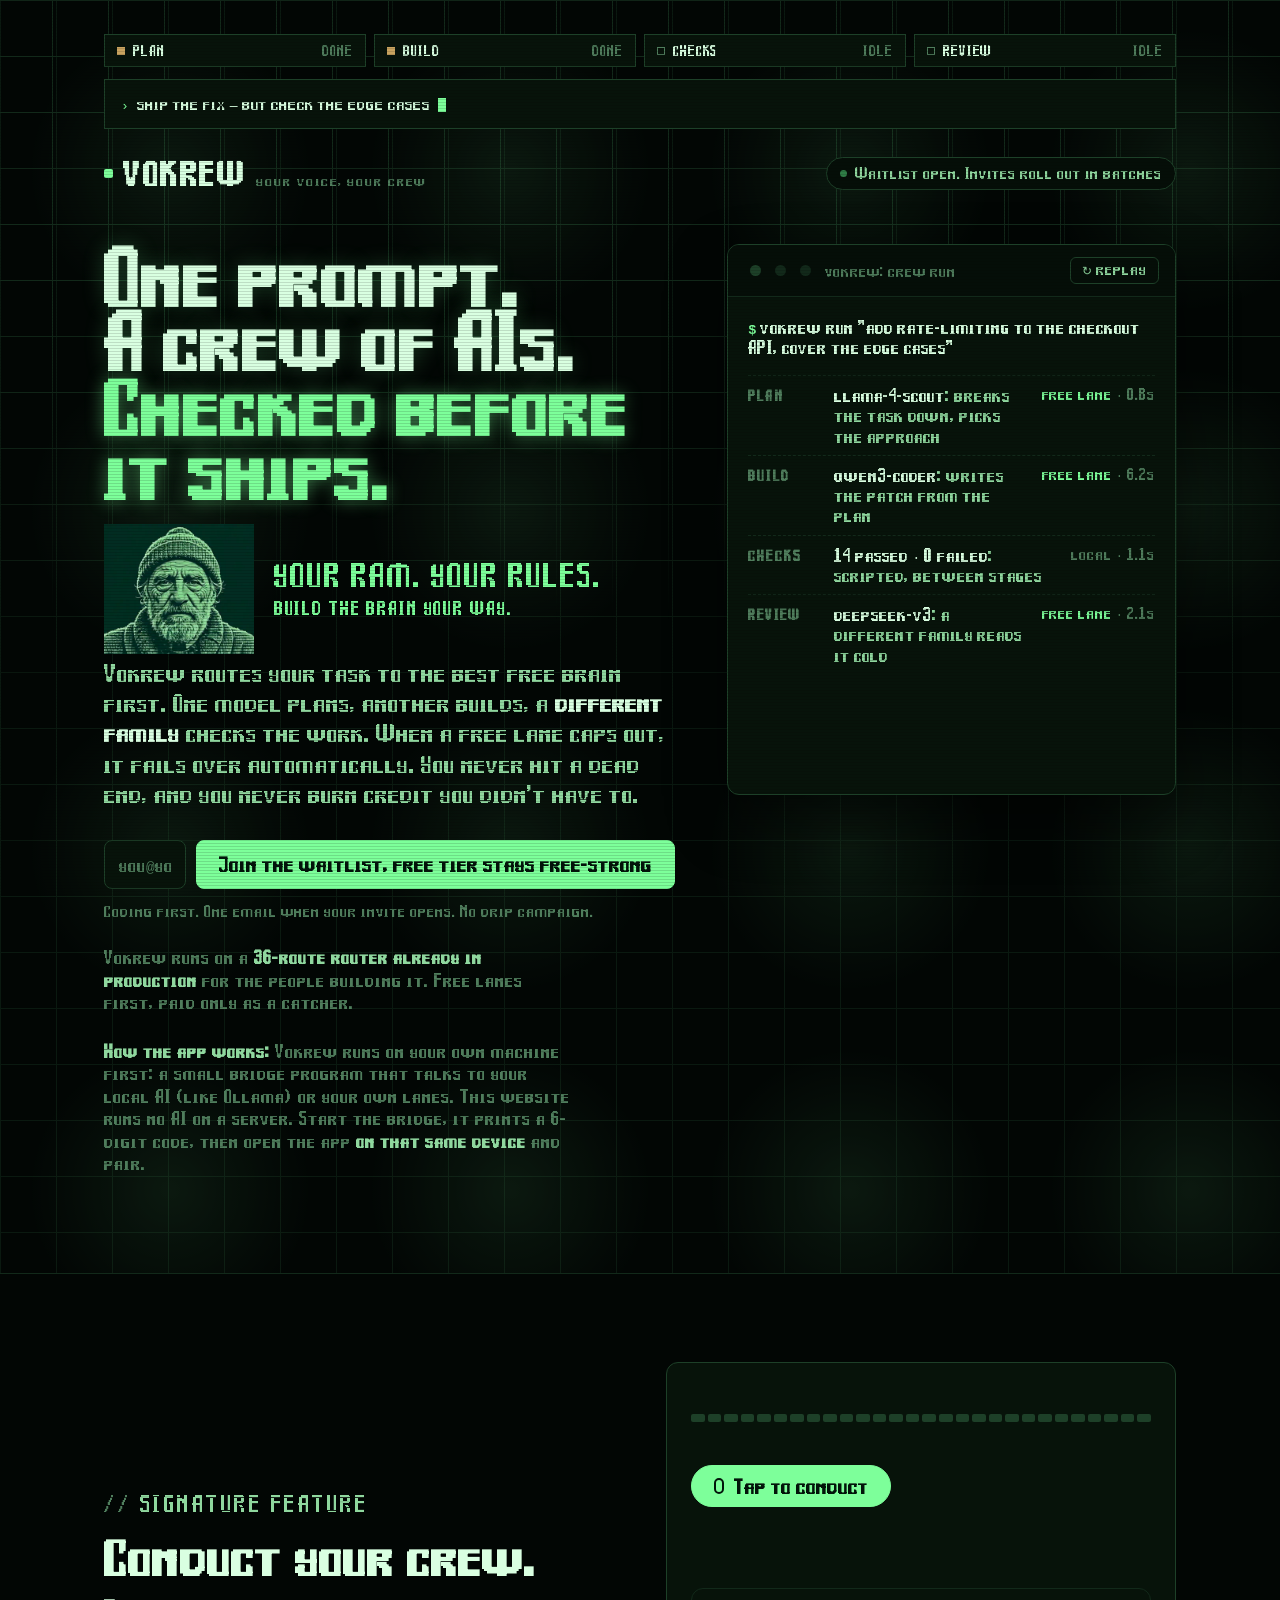
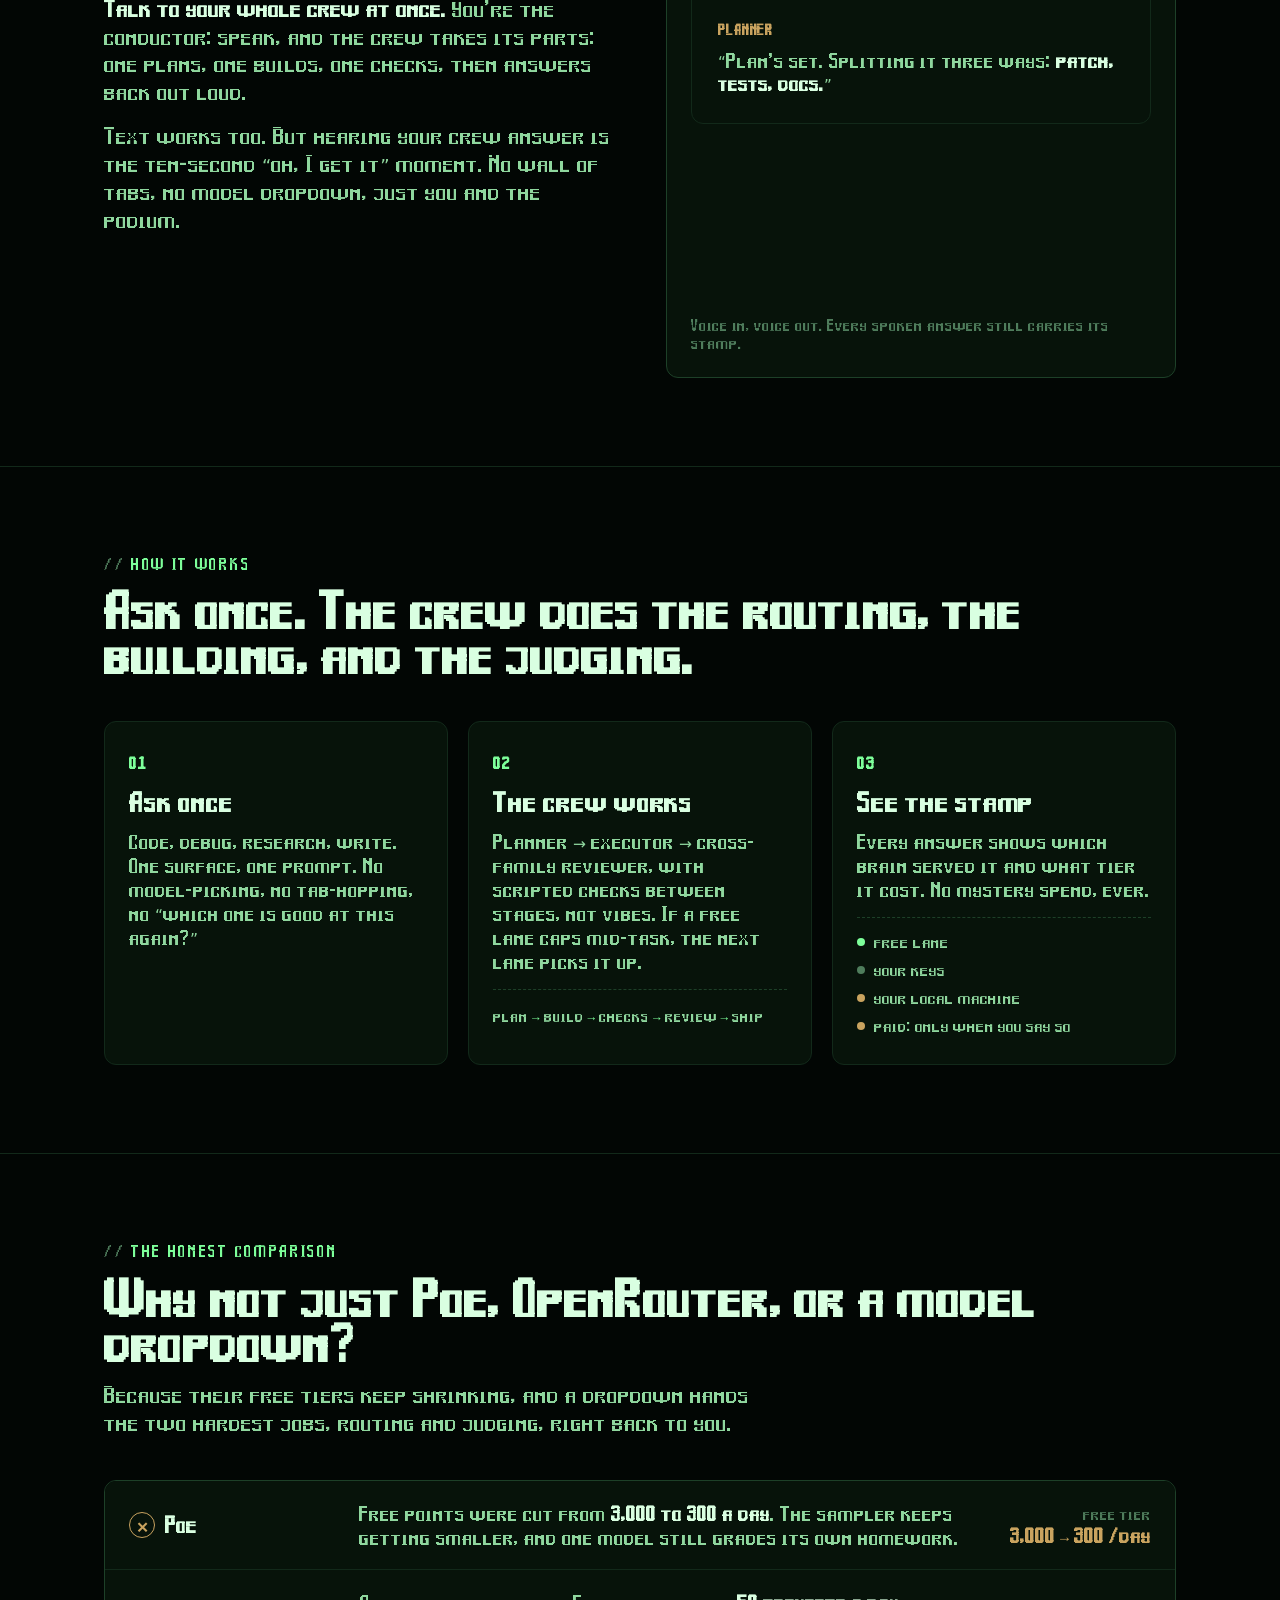
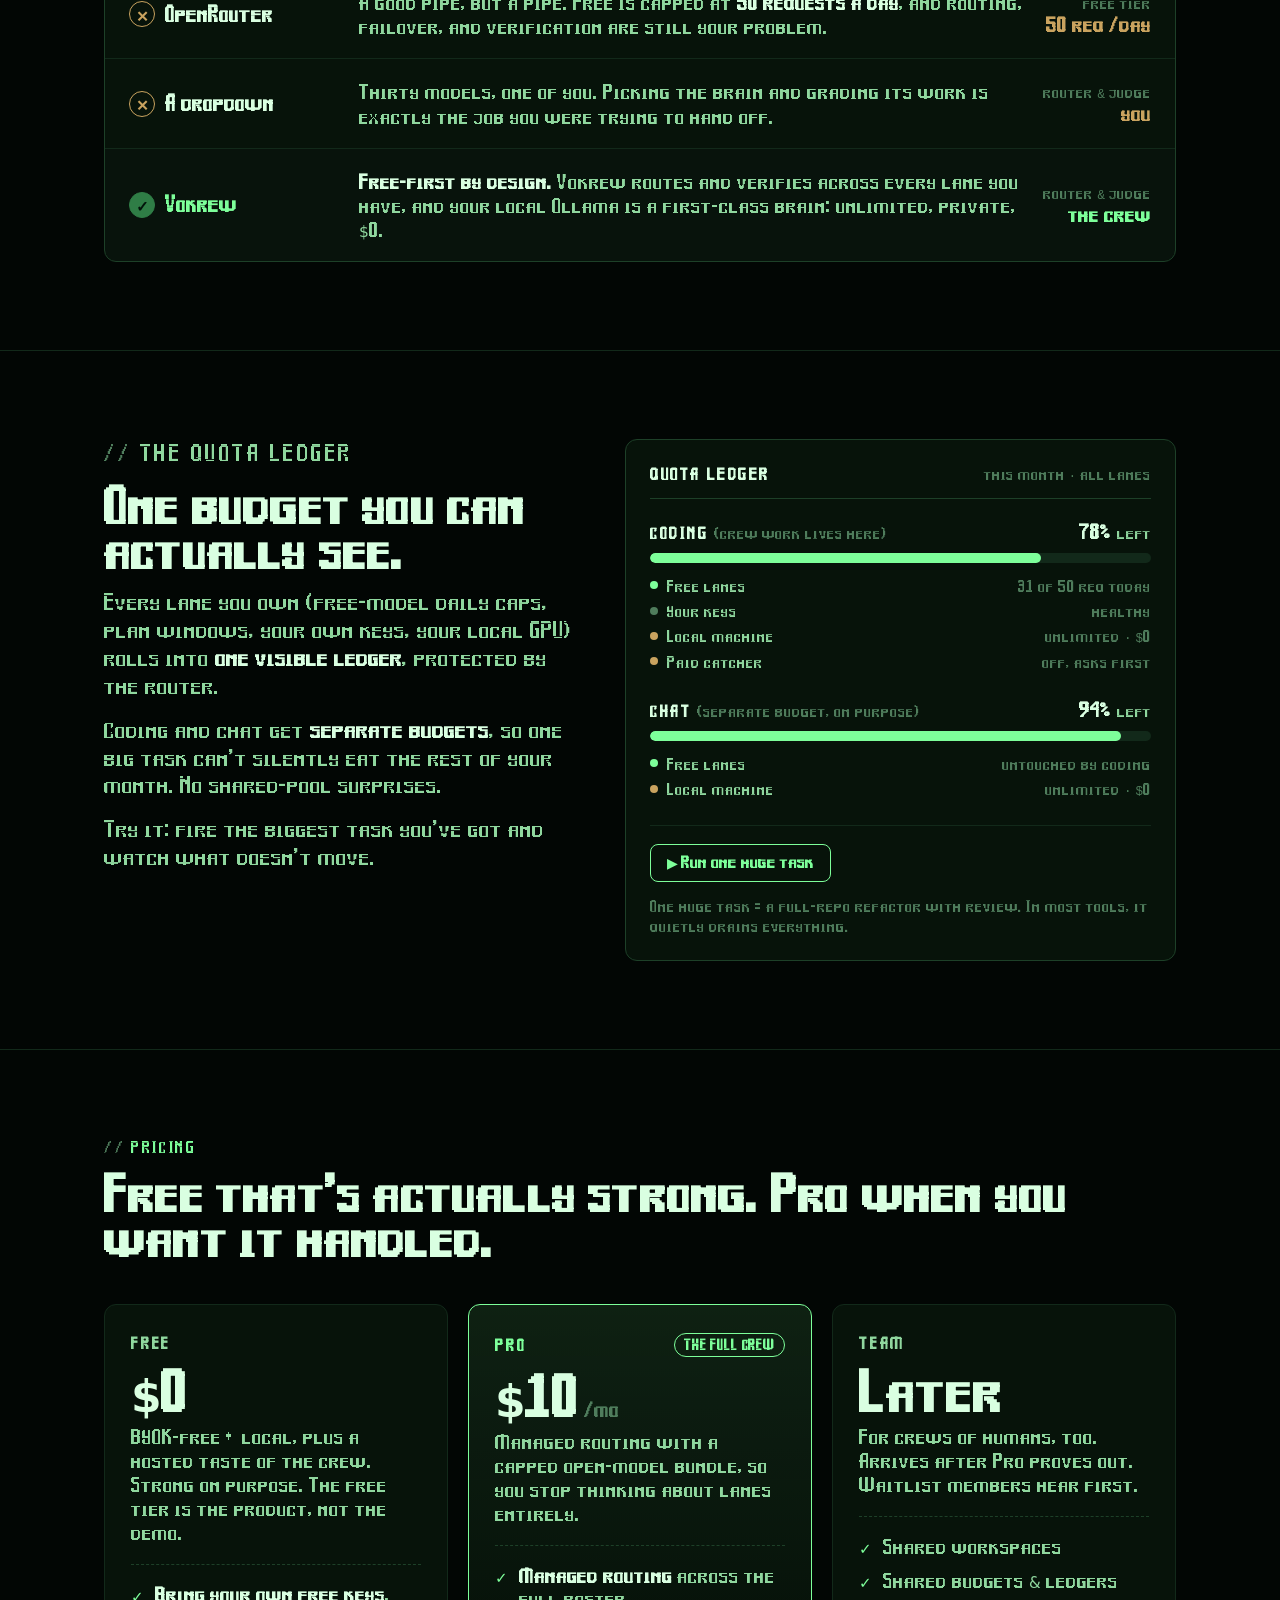
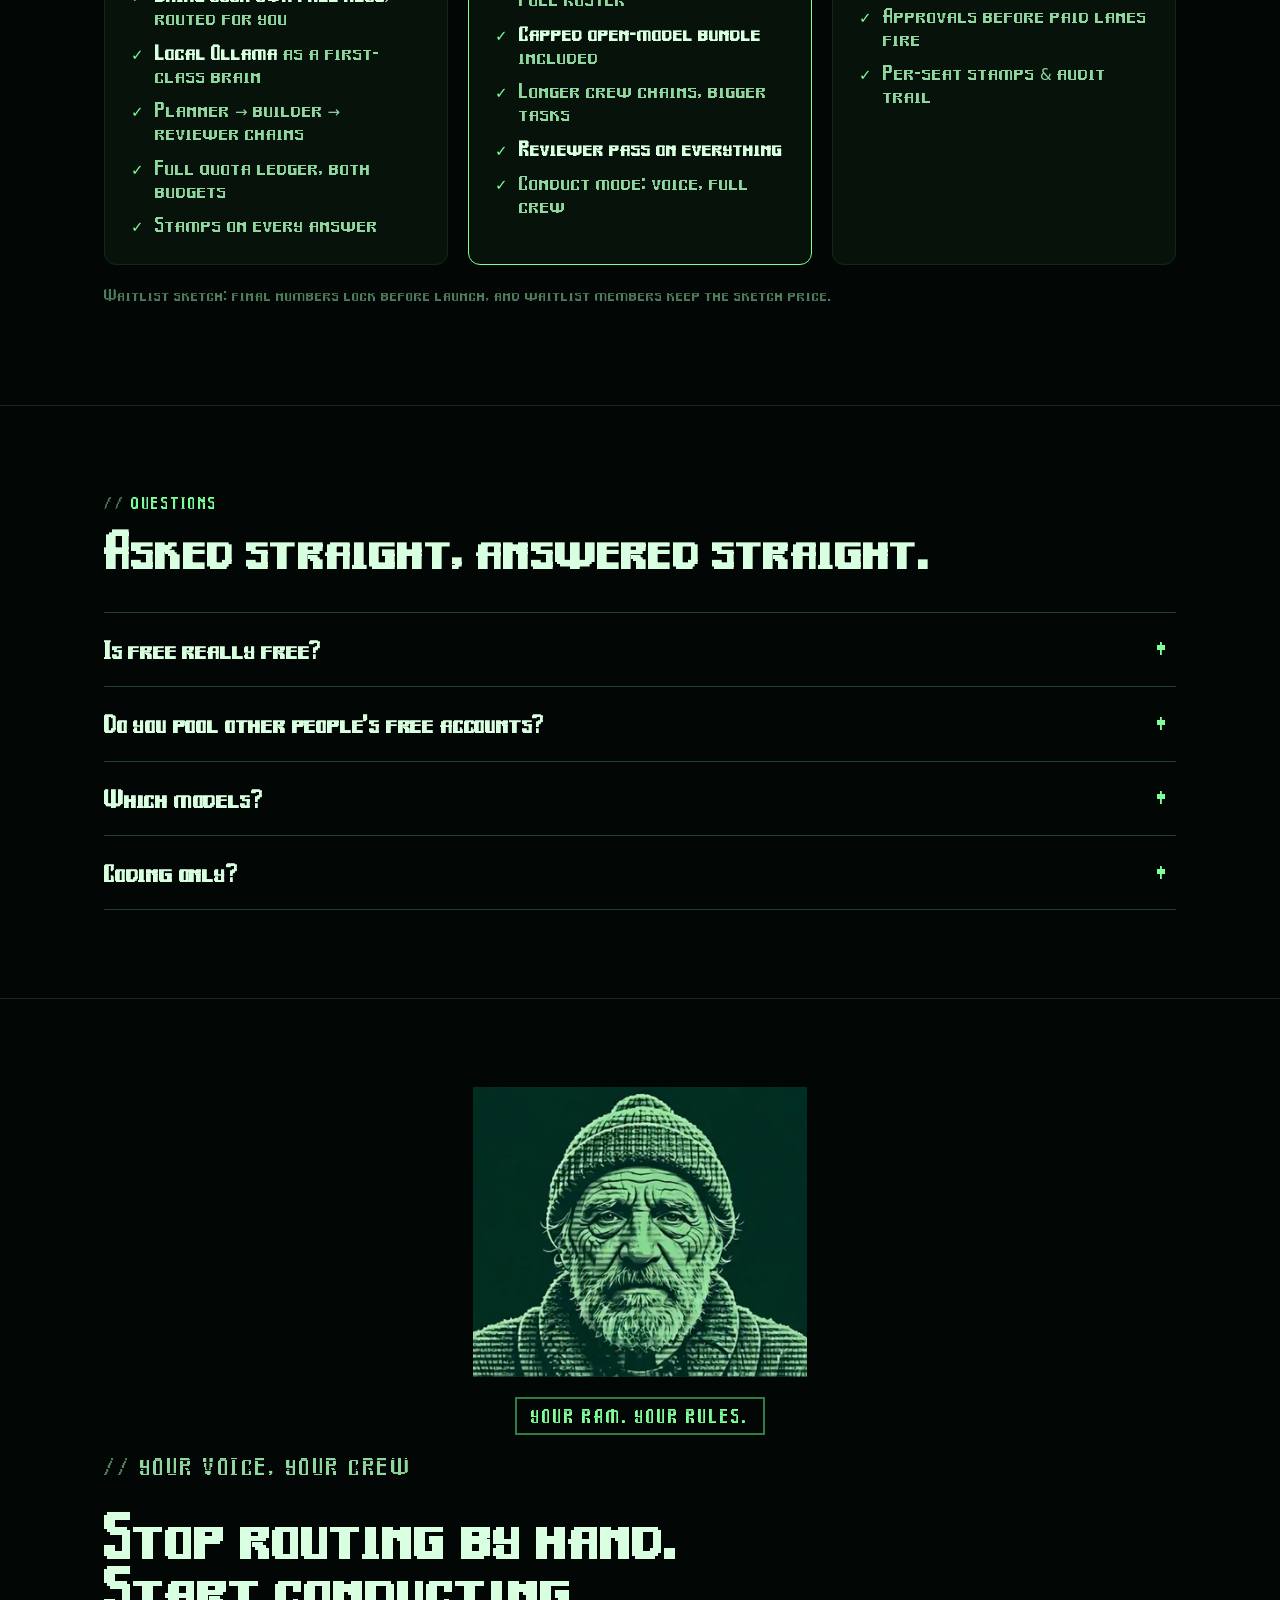
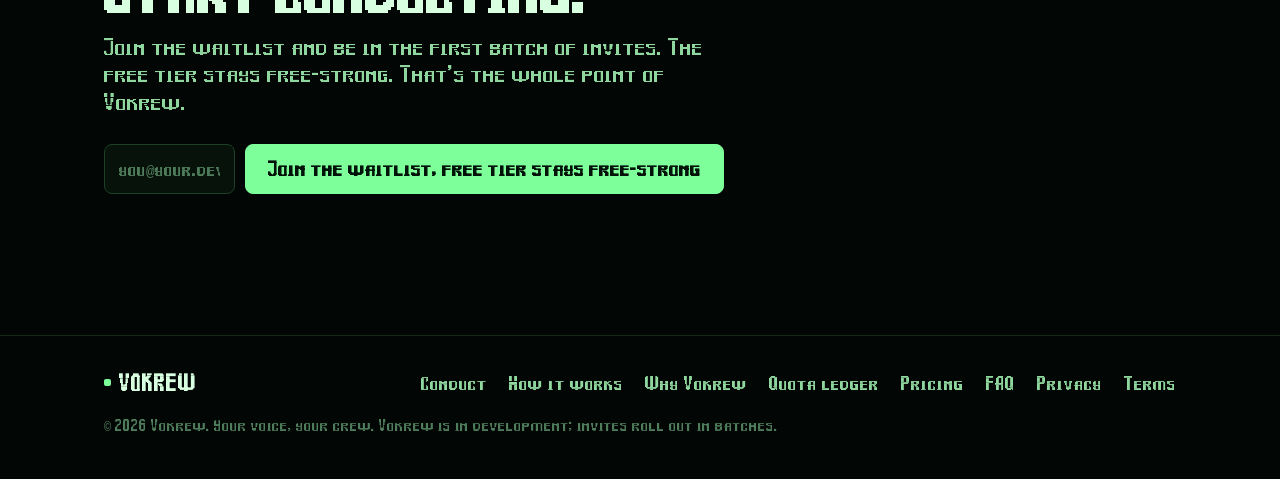
==== commit c31321b9: "site: replace Altman with animated Tanaka in hero + finale (Kevin order 2026-11-09) — animated WebP " ====
--- a/index.html
+++ b/index.html
@@ -149,10 +149,7 @@
         background: repeating-linear-gradient(to bottom, rgba(0,0,0,0.13) 0 1px, transparent 1px 3px);
         mix-blend-mode: multiply;
       }
-      /* Altman art rendered as green phosphor duotone so the mascot sits in the app's world */
-      .hero-altman, .final-altman {
-        filter: grayscale(1) sepia(1) hue-rotate(62deg) saturate(2.4) brightness(0.94) contrast(1.05);
-      }
+      /* Tanaka assets are pre-graded to the site's phosphor green — no filter needed */
       .hero-sub { color: var(--mut); font-size: 19px; line-height: 1.6; margin: 0 0 30px; max-width: 54ch; }
       .hero-sub em { color: var(--ink); font-style: normal; font-weight: 600; }
 
@@ -489,7 +486,7 @@
             <h1>One prompt.<br />A crew of AIs.<br /><span class="hl">Checked before it ships.</span></h1>
             <div class="hero-altman-row">
               <span class="altman-wrap hero-altman-wrap">
-                <img class="hero-altman" src="/img/altman-ram-hero.webp" alt="Altman, the Vokrew mascot, hugging a rubber-banded bundle of RAM sticks" width="71" height="130" />
+                <img class="hero-altman" src="/img/tanaka-anim.webp" alt="Tanaka, a Vokrew crew member — animated crew portrait cycling through his working expressions" width="150" height="130" />
               </span>
               <p class="hero-slogan"><span class="hs-strong">YOUR RAM. YOUR RULES.</span><span class="hs-sub">BUILD THE BRAIN YOUR WAY.</span></p>
             </div>
@@ -772,8 +769,7 @@
     <section class="final">
       <div class="wrap">
         <span class="altman-wrap final-altman-wrap">
-          <img class="final-altman" src="/img/altman-sitting-ram.webp" alt="Altman sitting cross-legged on the floor, surrounded by stacks of RAM sticks" width="158" height="290" />
-          <span class="altman-glint glint-final" aria-hidden="true"></span>
+          <img class="final-altman" src="/img/tanaka-anim.webp" alt="Tanaka, a Vokrew crew member — animated crew portrait cycling through his working expressions" width="334" height="290" />
         </span>
         <p class="altman-stamp">YOUR RAM. YOUR RULES.</p>
         <p class="label">Your voice, your crew</p>
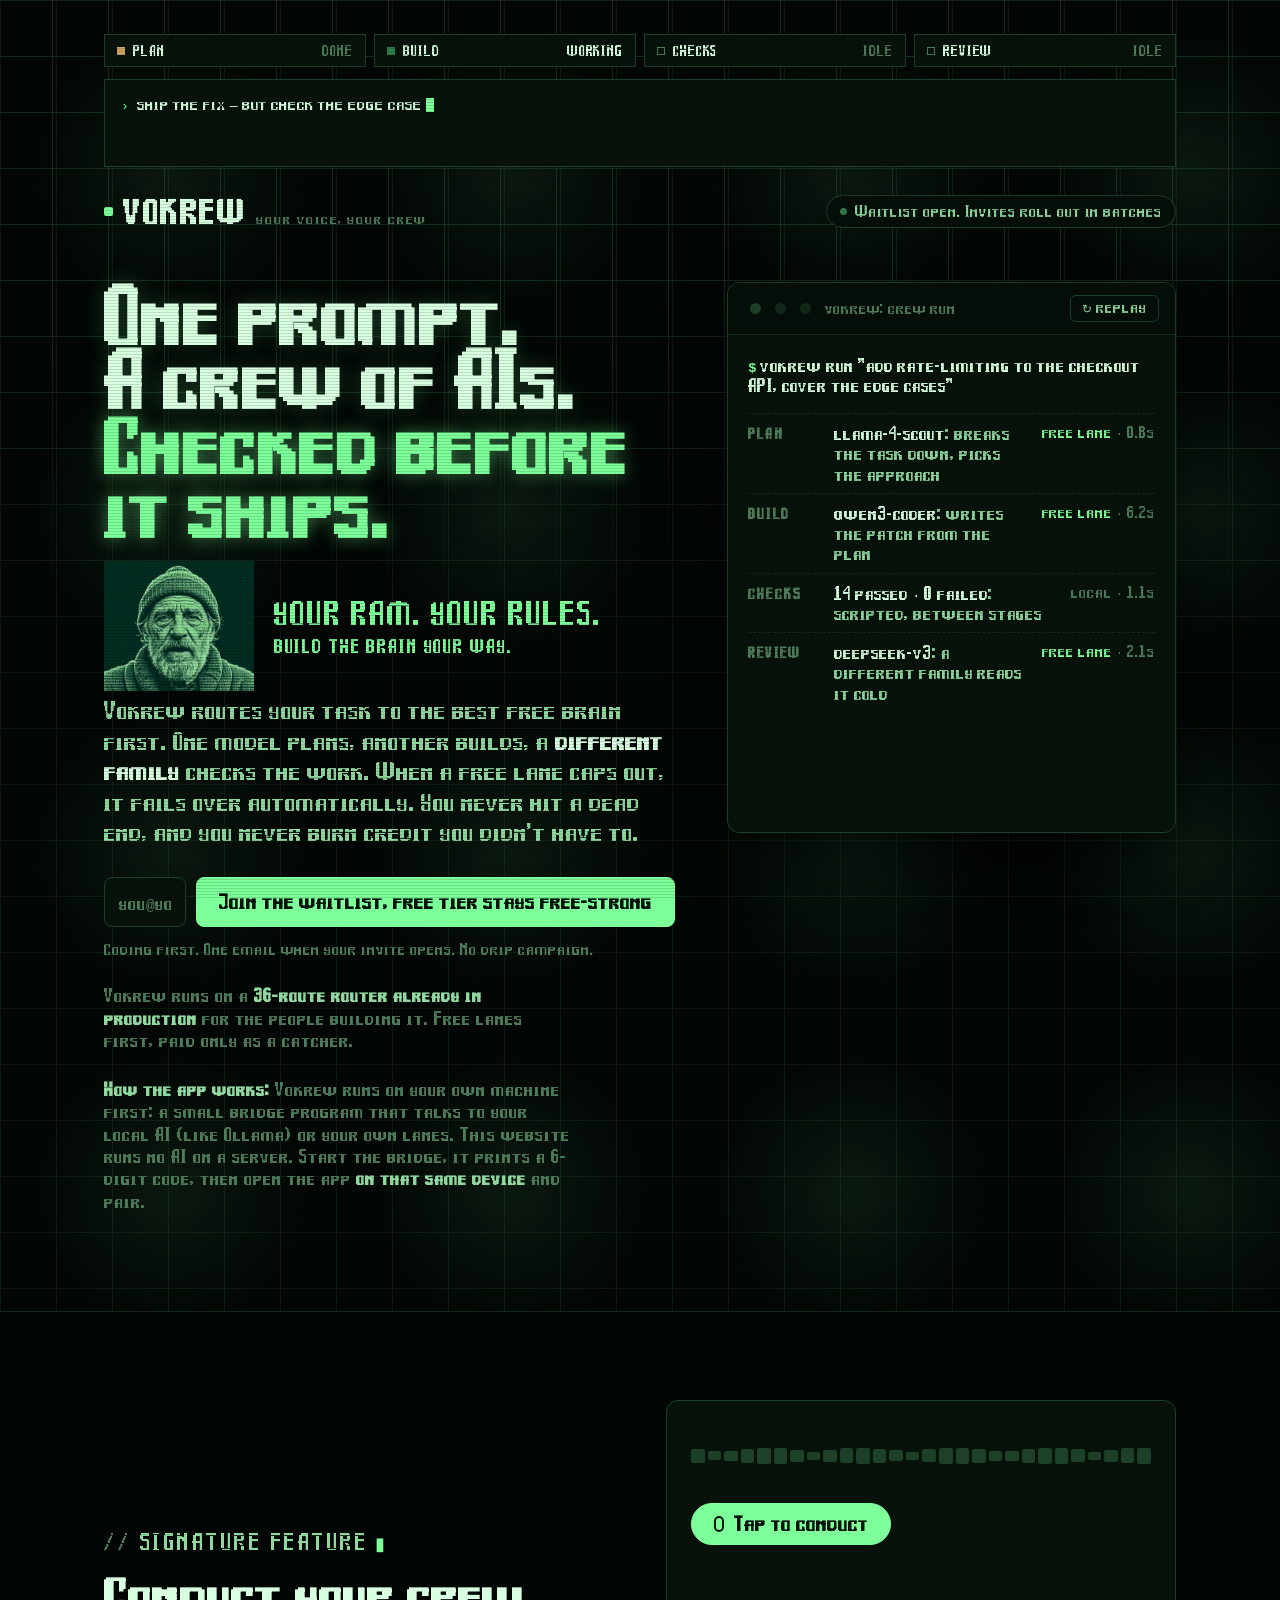
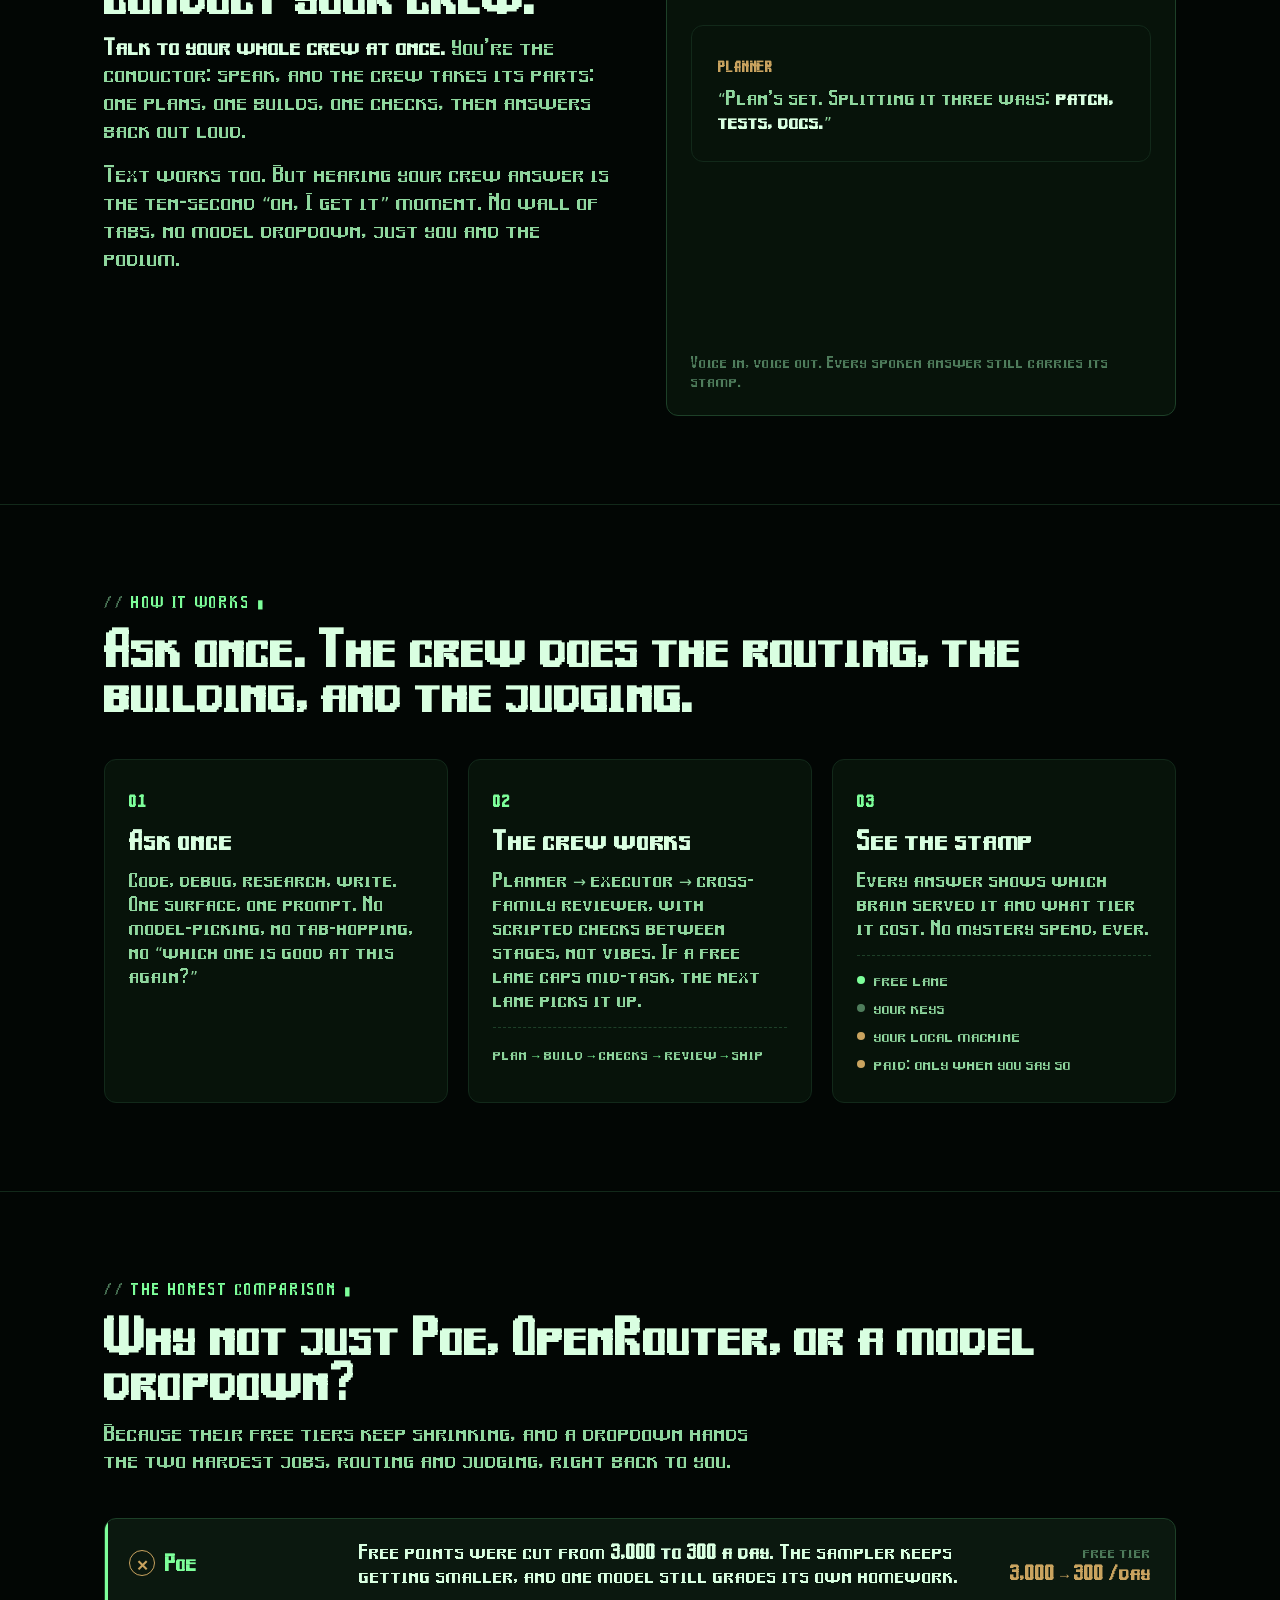
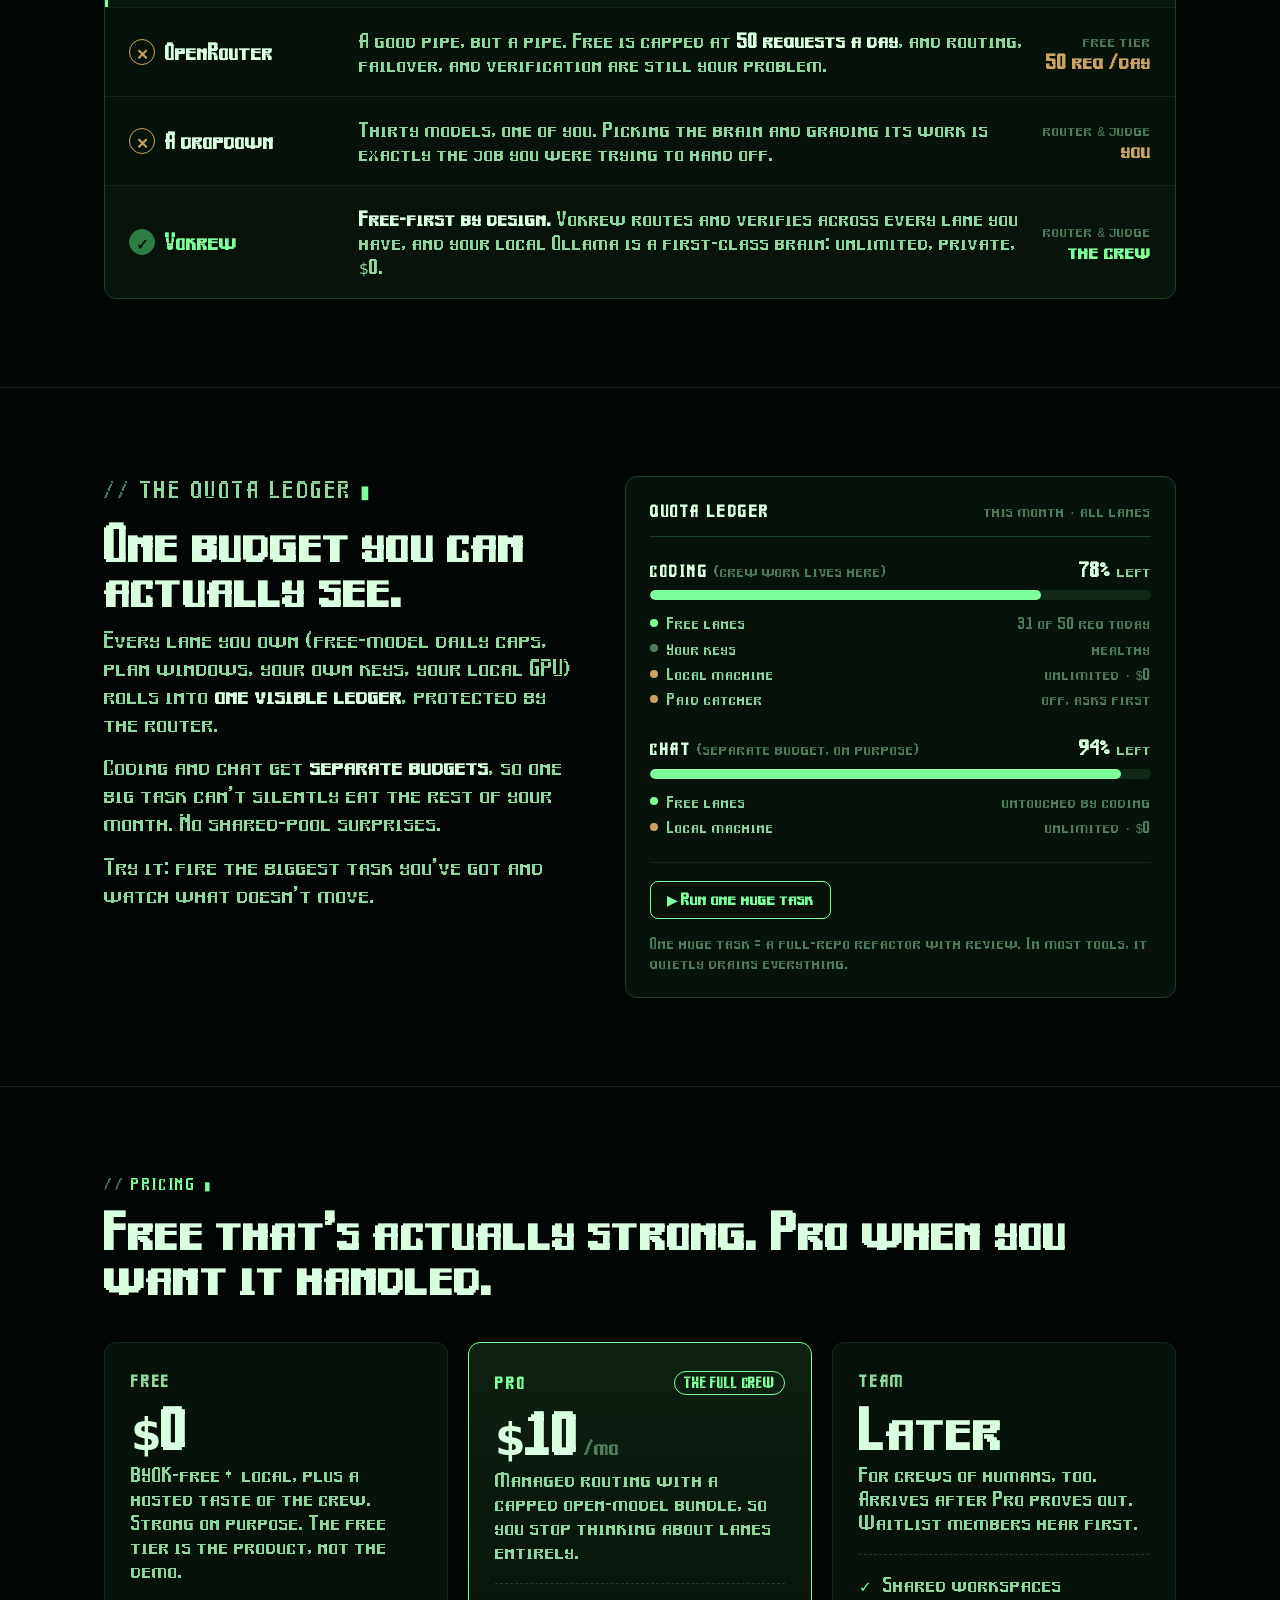
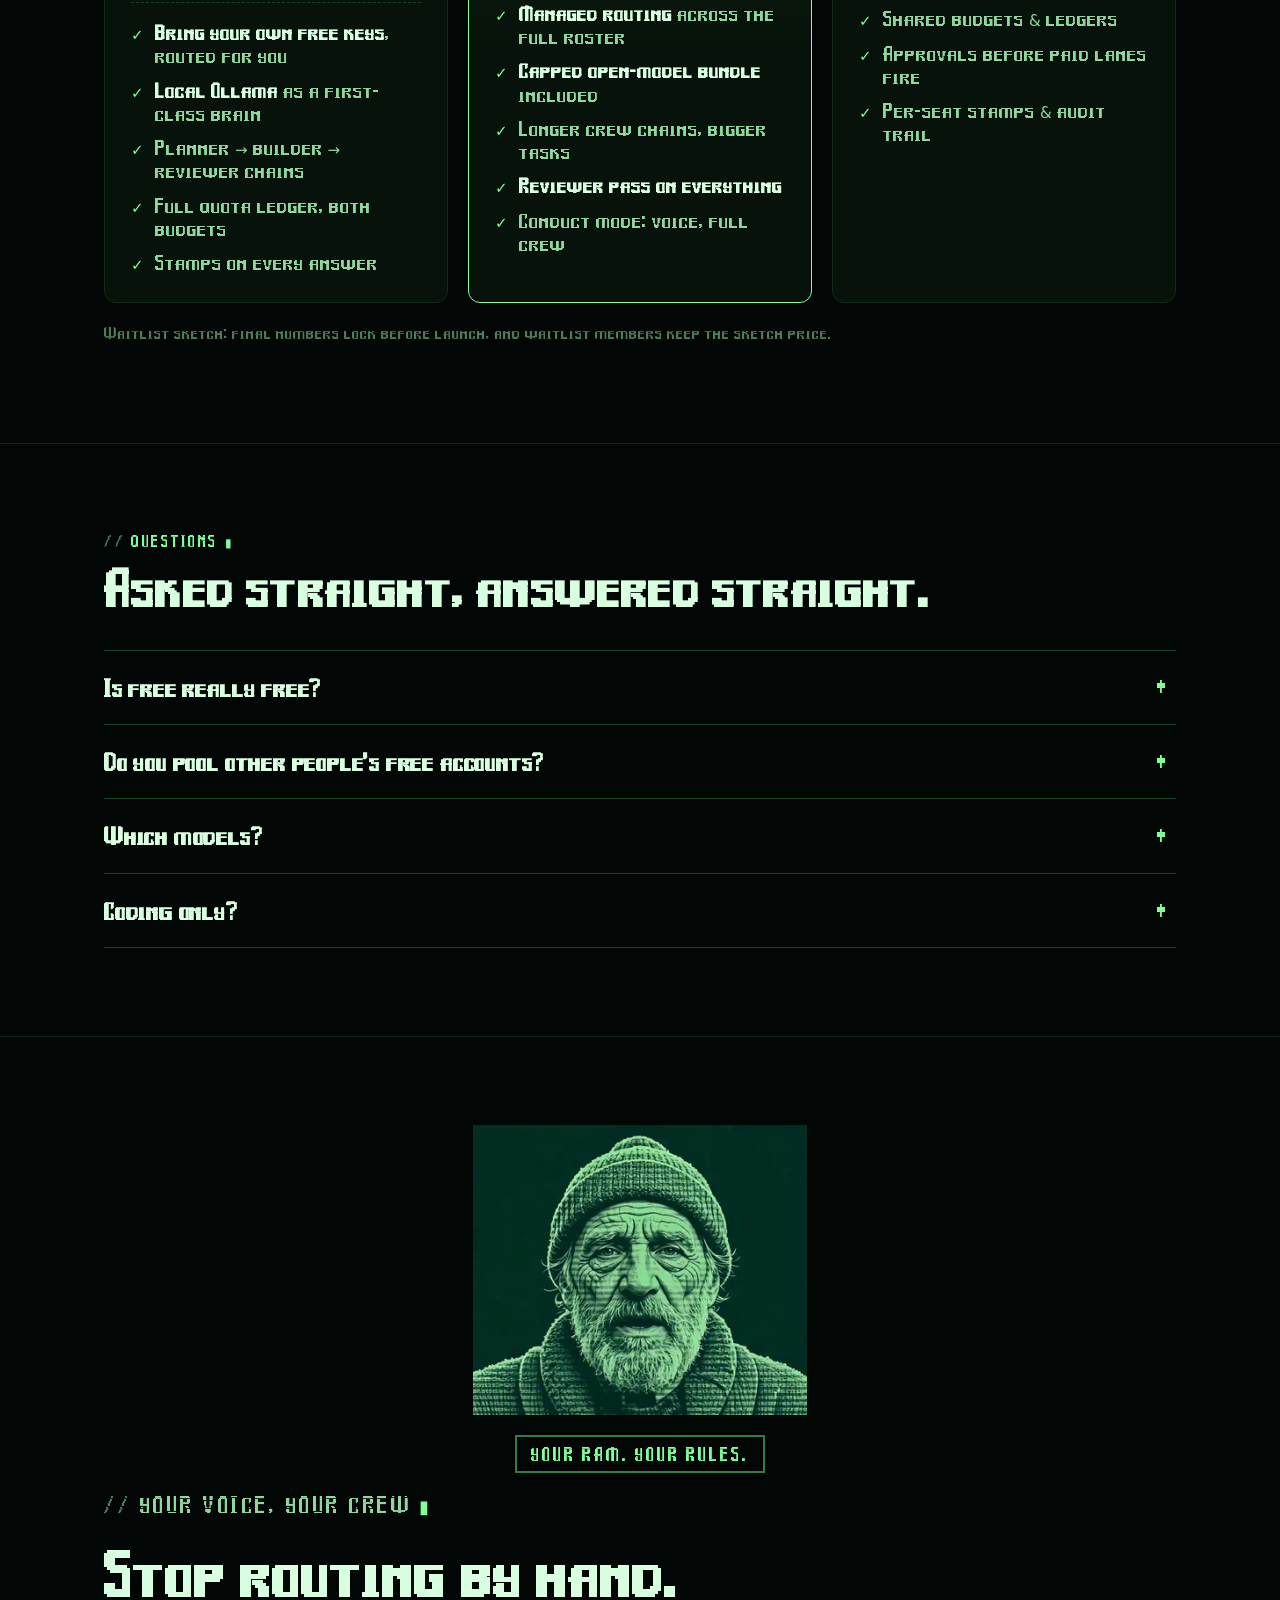
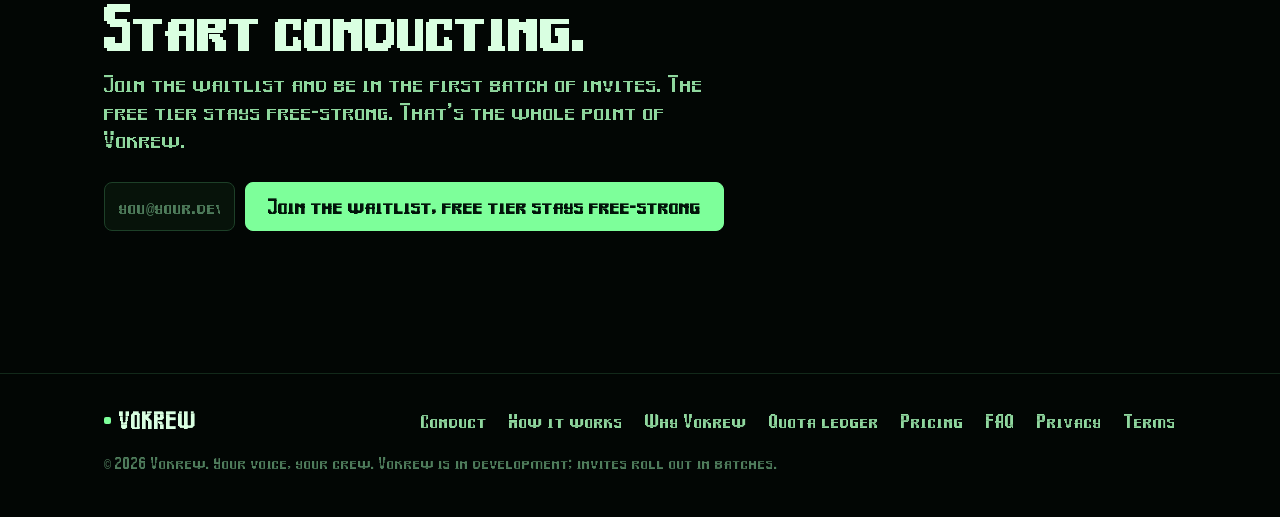
==== commit 8b8e3ec5: "Life layer v3+v3.1: page-wide animation pass (CRT power-on + sweep, breathing wordmark/Tanaka, label" ====
--- a/index.html
+++ b/index.html
@@ -433,10 +433,11 @@
       .vk-tile.is-work .vk-light{background:var(--c);border-color:var(--c)}
       .vk-tile.is-work .vk-state{color:var(--ink)}
       .vk-tile.is-done .vk-light{background:var(--amber);border-color:var(--amber)}
-      .vk-cmd{background:var(--panel);border:1px solid var(--line);padding:14px 16px;border-radius:0;font-family:var(--mono);font-size:13px;color:var(--ink);margin:0 0 18px}
+      .vk-cmd{background:var(--panel);border:1px solid var(--line);padding:14px 16px;border-radius:0;font-family:var(--mono);font-size:13px;color:var(--ink);margin:0 0 18px;position:relative;min-height:88px}
+      @media(max-width:700px){.vk-cmd{min-height:110px}}
       .vk-prompt{color:var(--lime);margin-right:8px}
       .vk-caret{display:inline-block;width:8px;height:14px;background:var(--lime);vertical-align:-2px;margin-left:4px}
-      .vk-stamp{display:inline-block;margin-top:10px;border:1.5px solid var(--amber);color:var(--amber);font-family:var(--mono);font-size:11px;letter-spacing:.1em;text-transform:uppercase;padding:6px 10px;border-radius:0}
+      .vk-stamp{display:inline-block;position:absolute;left:16px;bottom:12px;margin-top:0;border:1.5px solid var(--amber);color:var(--amber);font-family:var(--mono);font-size:11px;letter-spacing:.1em;text-transform:uppercase;padding:6px 10px;border-radius:0}
       .vk-rv{opacity:0;transform:translateY(16px)}
       .vk-rv.vk-in{opacity:1;transform:none;transition:opacity .38s steps(6),transform .38s cubic-bezier(.2,.9,.25,1)}
       .vk-signal{position:absolute;inset:0;pointer-events:none;z-index:0;opacity:.55;background-image:radial-gradient(circle at center,rgba(125,255,154,.14),transparent 60%),linear-gradient(var(--line-soft) 1px,transparent 1px),linear-gradient(90deg,var(--line-soft) 1px,transparent 1px);background-size:340px 340px,56px 56px,56px 56px;background-position:0 0,0 0,0 0;background-repeat:repeat;animation:vk-sig 11s linear infinite}
@@ -469,6 +470,59 @@
       }
       @media(max-width:700px){.vk-crew{grid-template-columns:repeat(2,1fr)}}
       @media(prefers-reduced-motion:reduce){.vk-rv{opacity:1!important;transform:none!important;transition:none!important}.vk-signal{animation:none!important}.vk-caret{display:none}}
+
+      /* ---------- life layer v3 (Kevin 2026-11-09: "more life and animations through it") ---------- */
+      /* CRT sweep: a soft phosphor band travels down the screen on a slow cycle */
+      body::before {
+        content: ""; position: fixed; left: 0; right: 0; top: -18vh; height: 18vh; z-index: 59;
+        pointer-events: none; opacity: 0;
+        background: linear-gradient(to bottom, transparent, rgba(125,255,154,0.045) 55%, rgba(125,255,154,0.09) 85%, transparent);
+      }
+      /* interactive lift: cards and tiles answer the cursor */
+      .plan, .vk-tile, .sim-btn { transition: transform .18s ease, border-color .18s ease, box-shadow .18s ease, background .18s ease; }
+      .plan:hover, .vk-tile:hover { transform: translateY(-3px); border-color: var(--lime-deep); box-shadow: 0 10px 28px rgba(0,0,0,0.45), 0 0 18px rgba(125,255,154,0.10); }
+      .vrow { transition: background .18s ease; }
+      .vrow:hover { background: rgba(125,255,154,0.06); }
+      .wl-row button { transition: transform .15s ease, box-shadow .15s ease; }
+      .wl-row button:hover { transform: translateY(-2px); box-shadow: 0 8px 22px rgba(0,0,0,0.4), 0 0 20px rgba(125,255,154,0.35); }
+      @media (prefers-reduced-motion: no-preference) {
+        body::before { animation: vkSweep 11s linear infinite; }
+        @keyframes vkSweep { 0% { transform: translateY(0); opacity: 0; } 4% { opacity: 1; } 46% { opacity: 1; } 50% { transform: translateY(130vh); opacity: 0; } 100% { transform: translateY(130vh); opacity: 0; } }
+        /* hero power-on: the page wakes up like a tube warming */
+        .hero .wrap { animation: vkPower .9s steps(14) 1; }
+        @keyframes vkPower { 0% { opacity: .2; filter: brightness(1.9); } 18% { opacity: .9; filter: brightness(.7); } 34% { opacity: .45; filter: brightness(1.5); } 52% { opacity: 1; filter: brightness(.92); } 70% { opacity: .8; filter: brightness(1.12); } 100% { opacity: 1; filter: brightness(1); } }
+        /* wordmark dot breathes phosphor */
+        .wordmark .dot { animation: vkDot 2.6s ease-in-out infinite; }
+        @keyframes vkDot { 0%,100% { box-shadow: 0 0 0 rgba(125,255,154,0); } 50% { box-shadow: 0 0 14px rgba(125,255,154,0.85); } }
+        /* section labels carry a live terminal caret */
+        .label::after { content: "▮"; margin-left: 7px; color: var(--lime); animation: vkBlink 1.15s steps(1) infinite; }
+        @keyframes vkBlink { 0%, 55% { opacity: 1; } 56%, 100% { opacity: 0; } }
+        /* Tanaka breathes in both of his slots */
+        .hero-altman, .final-altman { animation: vkBreathe 4.2s ease-in-out infinite; }
+        @keyframes vkBreathe { 0%,100% { filter: drop-shadow(0 0 6px rgba(125,255,154,0.18)); } 50% { filter: drop-shadow(0 0 16px rgba(125,255,154,0.38)); } }
+        /* the finale stamp glows on a slow cycle */
+        .altman-stamp { animation: vkStampGlow 3.8s ease-in-out infinite; }
+        @keyframes vkStampGlow { 0%,100% { box-shadow: 0 0 0 rgba(125,255,154,0); } 50% { box-shadow: 0 0 18px rgba(125,255,154,0.22); } }
+        /* CHECKED stamp in the demo panel pulses like a fresh approval */
+        .stamp { animation: vkStampPulse 3.2s ease-in-out infinite; }
+        @keyframes vkStampPulse { 0%,100% { box-shadow: 0 0 0 rgba(125,255,154,0); } 50% { box-shadow: 0 0 14px rgba(125,255,154,0.28); } }
+      }
+
+      /* ---------- life layer v3.1: every panel is an interactive display ---------- */
+      .runpanel, .stage-panel, .ledger, .plan, .versus { position: relative; }
+      .runpanel::after, .stage-panel::after, .ledger::after, .plan::after, .versus::after {
+        content: ""; position: absolute; inset: 0; border-radius: inherit; pointer-events: none;
+        background: radial-gradient(340px circle at var(--mx, 50%) var(--my, 50%), rgba(125,255,154,0.09), transparent 65%);
+        opacity: 0; transition: opacity .3s ease; z-index: 3;
+      }
+      .runpanel:hover::after, .stage-panel:hover::after, .ledger:hover::after, .plan:hover::after, .versus:hover::after { opacity: 1; }
+      .vrow { transition: background .35s ease, box-shadow .35s ease; }
+      .vrow.vk-live { background: rgba(125,255,154,0.07); box-shadow: inset 3px 0 0 var(--lime); }
+      .vrow.vk-live p { color: var(--ink); }
+      .vrow.vk-live .who { color: var(--lime); }
+      details.faq summary { transition: color .2s ease, background .2s ease; }
+      details.faq summary:hover { color: var(--lime); background: rgba(125,255,154,0.05); }
+      details.faq[open ] { border-color: var(--lime-deep); box-shadow: 0 0 16px rgba(125,255,154,0.08); }
     </style>
   </head>
   <body>
@@ -989,5 +1043,66 @@
       }catch(_){}
       }})();
     </script>
+
+    <script>
+      /* life layer v3.1 drivers: cursor glow on panels, run panel living loop, versus scan, conduct idle wave */
+      (function () {
+        var d = document;
+        var rm = false;
+        try { rm = d.defaultView.matchMedia('(prefers-reduced-motion: reduce)').matches; } catch (e) {}
+        if (rm) return;
+
+        /* cursor-tracking phosphor glow on every panel */
+        d.querySelectorAll('.runpanel, .stage-panel, .ledger, .plan, .versus').forEach(function (p) {
+          p.addEventListener('mousemove', function (ev) {
+            var r = p.getBoundingClientRect();
+            p.style.setProperty('--mx', ((ev.clientX - r.left) / r.width * 100) + '%');
+            p.style.setProperty('--my', ((ev.clientY - r.top) / r.height * 100) + '%');
+          });
+        });
+
+        /* run panel: keep the crew run cycling while it is on screen */
+        var rp = d.querySelector('.runpanel');
+        var replay = d.getElementById('replay-run');
+        if (rp && replay) {
+          var rpVisible = false;
+          if ('IntersectionObserver' in window) {
+            new IntersectionObserver(function (es) { rpVisible = es[0].isIntersecting; }, { threshold: 0.25 }).observe(rp);
+          }
+          setInterval(function () {
+            if (rpVisible && !d.hidden) replay.click();
+          }, 11000);
+        }
+
+        /* versus table: a scan highlight walks the rows */
+        var rows = Array.prototype.slice.call(d.querySelectorAll('.versus .vrow'));
+        if (rows.length) {
+          var vi = 0, vPaused = false;
+          var versus = d.querySelector('.versus');
+          versus.addEventListener('mouseenter', function () { vPaused = true; });
+          versus.addEventListener('mouseleave', function () { vPaused = false; });
+          setInterval(function () {
+            if (vPaused || d.hidden) return;
+            rows.forEach(function (r) { r.classList.remove('vk-live'); });
+            rows[vi % rows.length].classList.add('vk-live');
+            vi++;
+          }, 2100);
+        }
+
+        /* conduct wave: gentle idle motion until the demo takes it live */
+        var wave = d.getElementById('wave');
+        if (wave) {
+          var bars = Array.prototype.slice.call(wave.querySelectorAll('i'));
+          var t0 = Date.now();
+          setInterval(function () {
+            if (d.hidden || wave.classList.contains('live')) return;
+            var t = (Date.now() - t0) / 900;
+            bars.forEach(function (bar, idx) {
+              bar.style.height = (14 + Math.abs(Math.sin(t + idx * 0.55)) * 16) + '%';
+            });
+          }, 240);
+        }
+      })();
+    </script>
   </body>
 </html>
